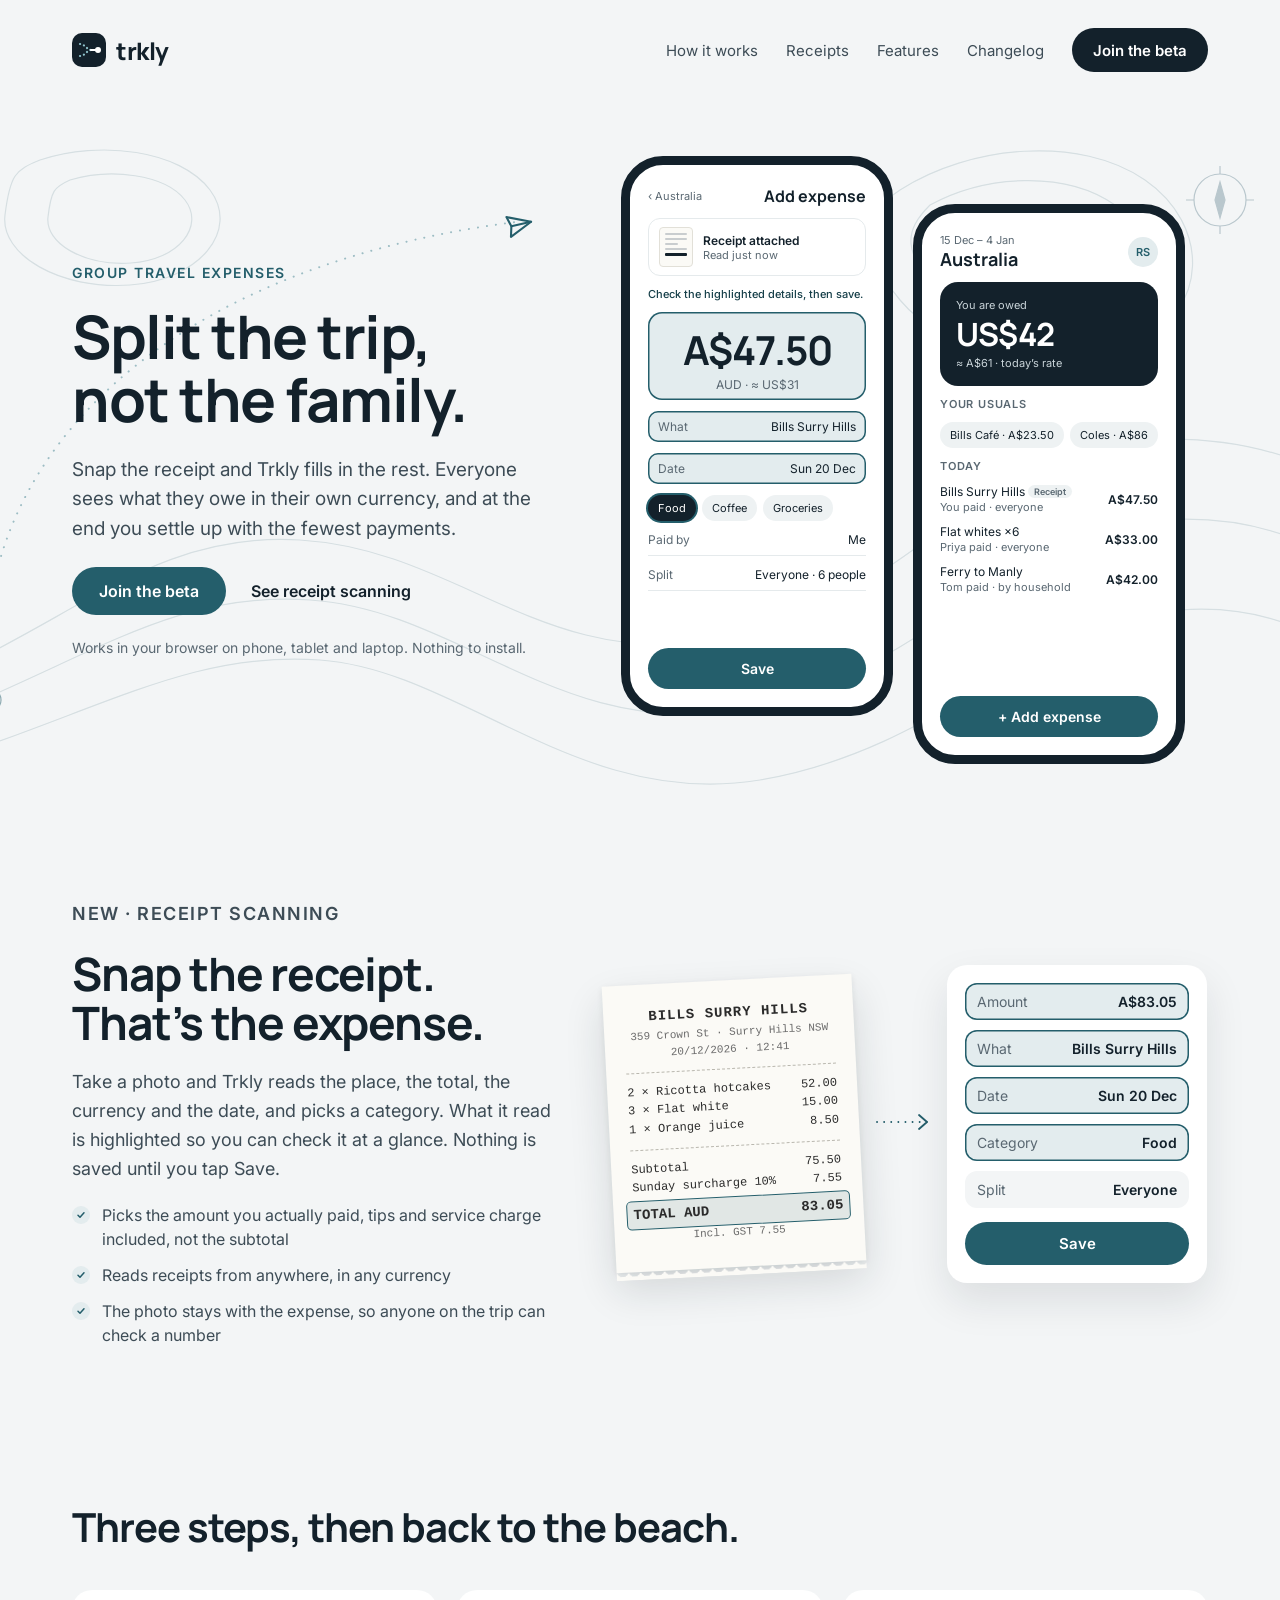
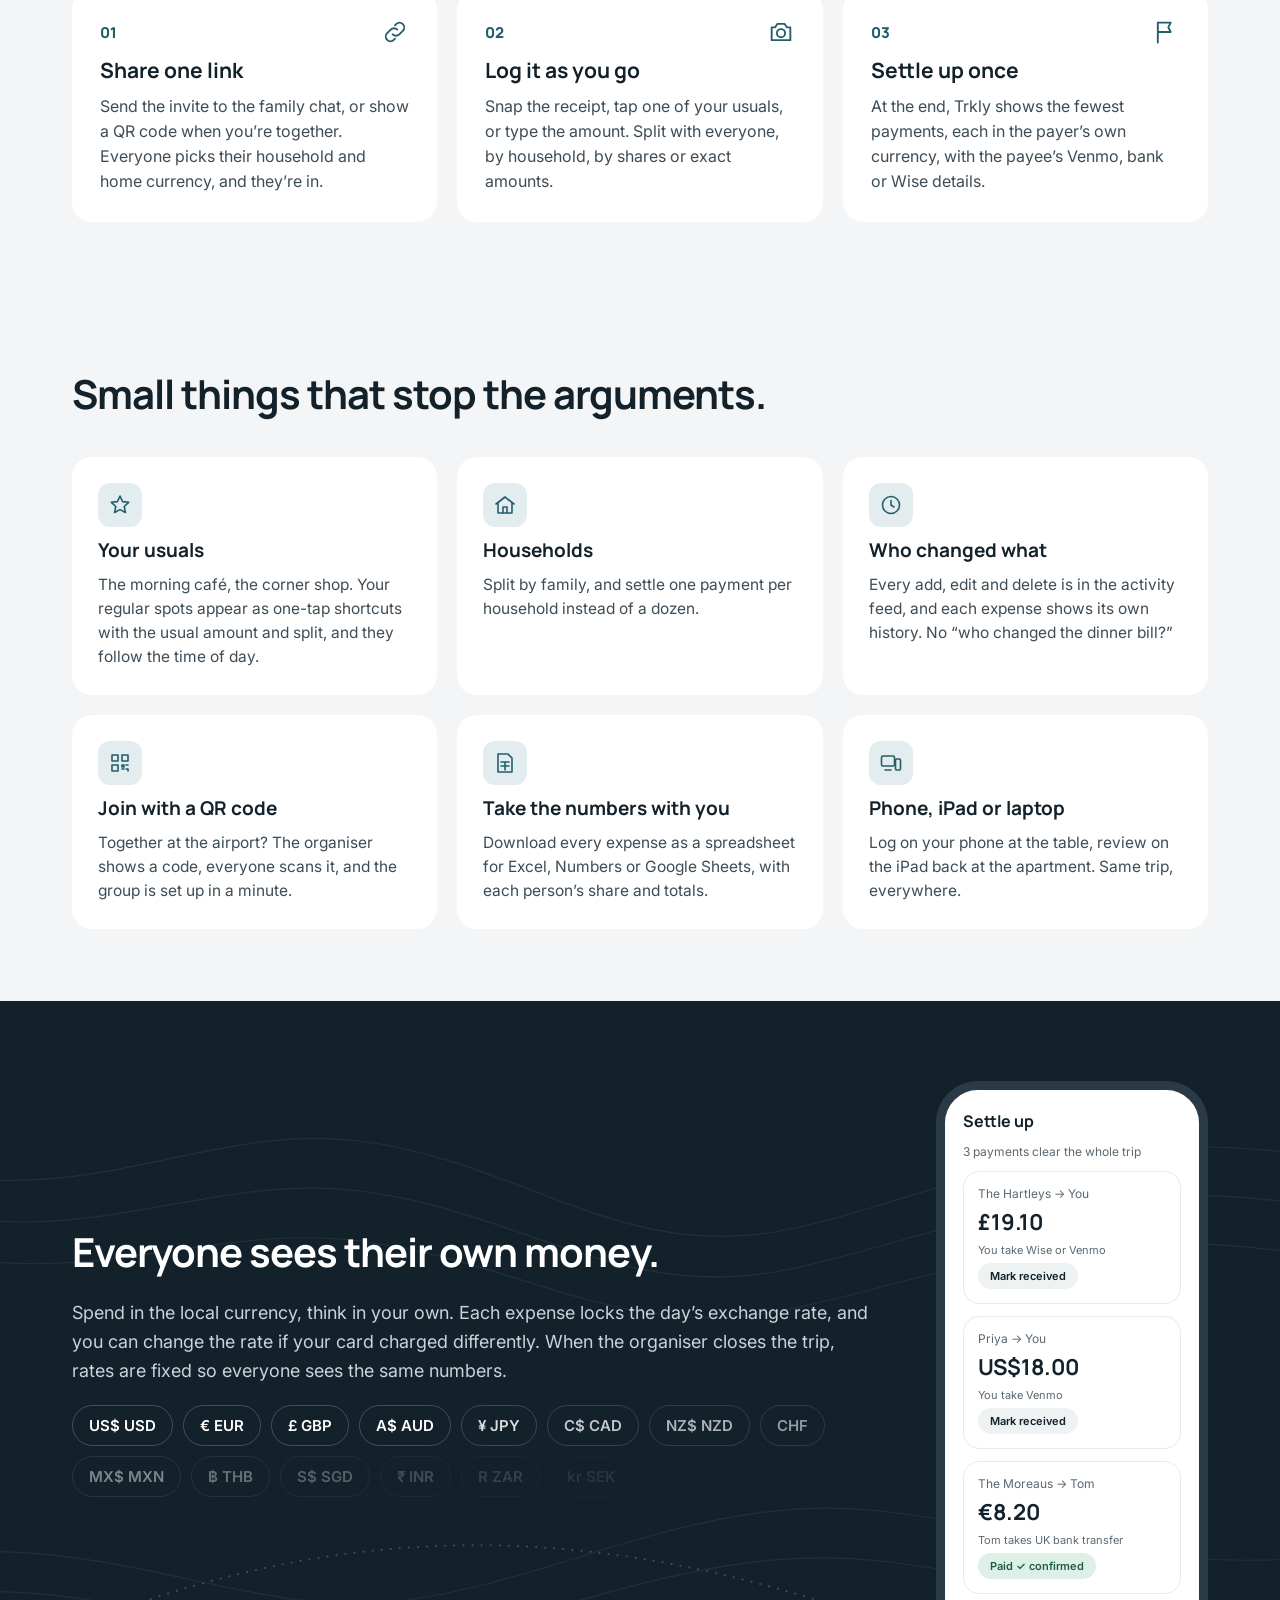
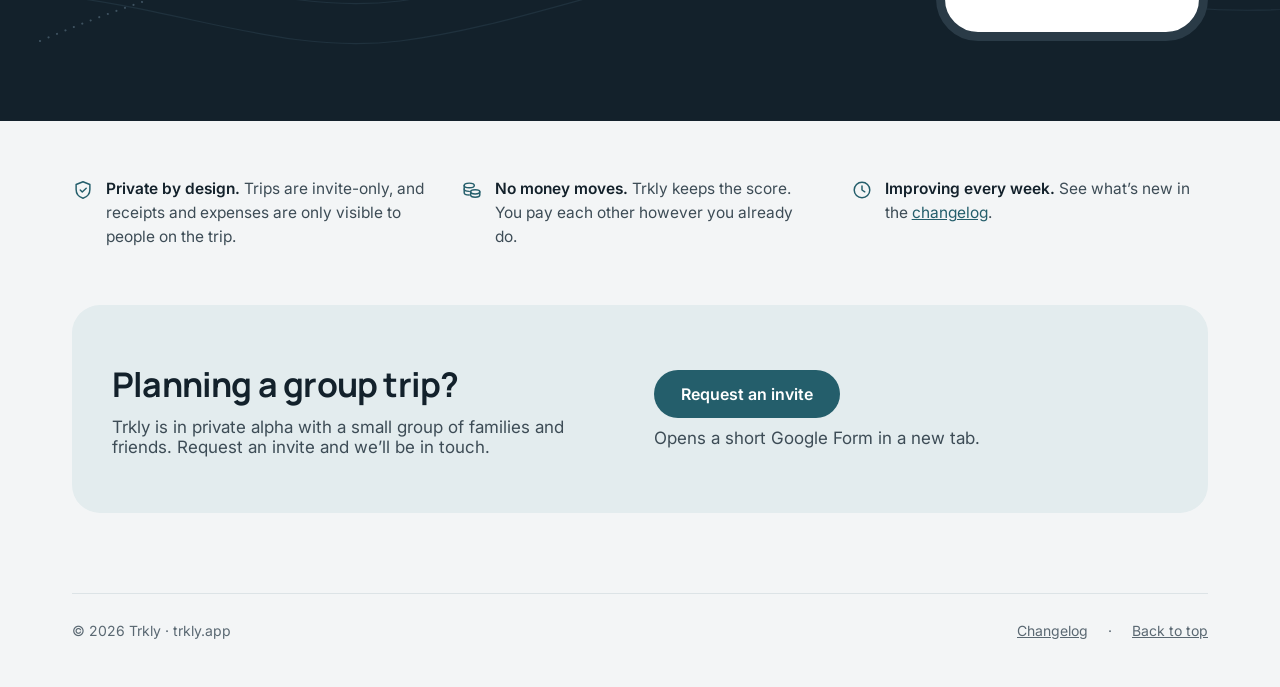
==== index.html @ 0f732160 "Landing page rework: lead with receipt scanning and today's features Co-Authored-By: Claude Opus 5.5" ====
<!doctype html>
<html lang="en">
<head>
<meta charset="utf-8">
<meta name="viewport" content="width=device-width, initial-scale=1">
<title>Trkly — split the trip, not the family</title>
<meta name="description" content="Group travel expenses in any currency. Snap a receipt and Trkly fills in the expense. See balances in your own money and settle up with the fewest payments.">
<meta name="theme-color" content="#13212B">
<meta property="og:title" content="Trkly — split the trip, not the family">
<meta property="og:description" content="Snap the receipt, see what you owe in your own currency, settle up once.">
<meta property="og:url" content="https://trkly.app/">
<meta property="og:type" content="website">
<link rel="icon" href="favicon.svg" type="image/svg+xml">
<link rel="preconnect" href="https://fonts.googleapis.com">
<link rel="preconnect" href="https://fonts.gstatic.com" crossorigin>
<link rel="stylesheet" href="https://fonts.googleapis.com/css2?family=Manrope:wght@600;700;800&family=Inter:wght@400;500;600&display=swap">
<link rel="stylesheet" href="assets/site.css">
</head>
<body>

<div class="wrap">
<header class="site-header">
<a class="brand" href="#top" aria-label="Trkly home">
<svg width="34" height="34" viewBox="0 0 34 34" aria-hidden="true"><rect width="34" height="34" rx="10" fill="#13212B"/><path d="M8 11c5 0 7 6 11 6" fill="none" stroke="#8FC3CC" stroke-width="2.2" stroke-linecap="round" stroke-dasharray="0.1 4"/><path d="M8 23c5 0 7-6 11-6" fill="none" stroke="#8FC3CC" stroke-width="2.2" stroke-linecap="round" stroke-dasharray="0.1 4"/><path d="M19 17h5" stroke="#FFFFFF" stroke-width="2.2" stroke-linecap="round"/><circle cx="26" cy="17" r="3" fill="#FFFFFF"/></svg>
<span>trkly</span>
</a>
<nav class="nav" aria-label="Main">
<a href="#how">How it works</a>
<a href="#receipts">Receipts</a>
<a href="#features">Features</a>
<a href="/changelog/">Changelog</a>
<a class="btn btn-dark" href="#beta">Join the beta</a>
</nav>
</header>
</div>

<main id="top">
<section class="hero">
<svg class="bg-art" viewBox="0 0 1440 720" preserveAspectRatio="xMidYMid slice" aria-hidden="true">
<g fill="none" stroke="#D6DFE2" stroke-width="1.2">
<path d="M-40 600c180-60 260-170 420-160s240 130 420 100 260-190 420-200 220 60 260 80"/>
<path d="M-40 640c200-70 280-150 430-140s250 140 430 110 270-180 420-190 210 70 240 90"/>
<path d="M-40 680c210-60 300-130 440-120s260 150 440 120 280-160 420-170 200 80 220 100"/>
<path d="M980 90c70-45 180-55 245-10s65 130-10 165-190 10-235-45-45-80 0-110z"/>
<path d="M1010 105c55-30 135-35 185 0s50 100-10 122-135 10-168-33-34-62-7-89z"/>
<path d="M1040 122c38-17 88-17 120 6s32 66-8 80-88 6-110-22-22-45-2-64z"/>
<path d="M120 60c60-20 140-10 170 30s-10 90-80 95-130-30-125-70 10-45 35-55z"/>
<path d="M150 80c40-12 95-6 115 20s-6 60-54 63-86-20-83-46 6-30 22-37z"/>
</g>
<path d="M70 600C40 380 220 170 596 122" fill="none" stroke="#9DBDC4" stroke-width="2" stroke-linecap="round" stroke-dasharray="0.1 9"/>
<g transform="translate(590 104) rotate(32) scale(1.3)" fill="none" stroke="#245E6B" stroke-width="1.6" stroke-linecap="round" stroke-linejoin="round"><path d="M21 3 10 14"/><path d="M21 3l-7 18-4-7-7-4z"/></g>
<circle cx="70" cy="600" r="5" fill="#245E6B"/><circle cx="70" cy="600" r="11" fill="none" stroke="#245E6B" stroke-width="1.2" opacity="0.5"/>
<g transform="translate(1250 560)"><path d="M0-22a10 10 0 0 1 10 10c0 8-10 18-10 18s-10-10-10-18a10 10 0 0 1 10-10z" fill="#13212B" opacity="0.85"/><circle cx="0" cy="-12" r="3.5" fill="#F3F5F6"/></g>
<g transform="translate(1300 100)" fill="none" stroke="#B9C7CD" stroke-width="1.2"><circle r="26"/><path d="M0-34v8M0 26v8M-34 0h8M26 0h8"/><path d="M0-18l5 18-5 18-5-18z" fill="#B9C7CD"/></g>
</svg>
<div class="wrap hero-inner">
<div class="hero-copy">
<p class="eyebrow">Group travel expenses</p>
<h1>Split the trip,<br>not the family.</h1>
<p class="lede">Snap the receipt and Trkly fills in the rest. Everyone sees what they owe in their own currency, and at the end you settle up with the fewest payments.</p>
<div class="cta-row">
<a class="btn btn-primary" href="#beta">Join the beta</a>
<a class="btn btn-link" href="#receipts">See receipt scanning</a>
</div>
<p class="small">Works in your browser on phone, tablet and laptop. Nothing to install.</p>
</div>

<div class="phones" aria-label="Trkly app screens: a scanned receipt filling in an expense, and the trip balance" role="img">
<div class="phone" aria-hidden="true">
<div class="phone-body">
<div class="p-row"><span class="p-meta">‹ Australia</span><span class="p-title-s">Add expense</span></div>
<div class="r-attached"><div class="r-thumb"><i></i><i></i><i class="s"></i><i></i><i class="t"></i></div><div><div class="r-title">Receipt attached</div><div class="p-meta">Read just now</div></div></div>
<div class="ai-note">Check the highlighted details, then save.</div>
<div class="big-amt ai"><div class="v">A$47.50</div><div class="s">AUD · ≈ US$31</div></div>
<div class="field ai"><span>What</span><span>Bills Surry Hills</span></div>
<div class="field ai"><span>Date</span><span>Sun 20 Dec</span></div>
<div class="chips"><span class="on ai-chip">Food</span><span>Coffee</span><span>Groceries</span></div>
<div class="field"><span>Paid by</span><span>Me</span></div>
<div class="field"><span>Split</span><span>Everyone · 6 people</span></div>
</div>
<div class="phone-foot"><div class="p-btn">Save</div></div>
</div>

<div class="phone offset hide-sm" aria-hidden="true">
<div class="phone-body">
<div class="p-row"><div><div class="p-meta">15 Dec – 4 Jan</div><div class="p-title">Australia</div></div><div class="avatar">RS</div></div>
<div class="balance-card"><div class="lbl">You are owed</div><div class="amt">US$42</div><div class="lbl">≈ A$61 · today’s rate</div></div>
<div class="p-label">Your usuals</div>
<div class="chips"><span>Bills Café · A$23.50</span><span>Coles · A$86</span></div>
<div class="p-label">Today</div>
<div class="p-recent">
<div class="p-row"><span>Bills Surry Hills <span class="tag-s">Receipt</span><br><span class="muted p-meta">You paid · everyone</span></span><span class="v">A$47.50</span></div>
<div class="p-row"><span>Flat whites ×6<br><span class="muted p-meta">Priya paid · everyone</span></span><span class="v">A$33.00</span></div>
<div class="p-row"><span>Ferry to Manly<br><span class="muted p-meta">Tom paid · by household</span></span><span class="v">A$42.00</span></div>
</div>
</div>
<div class="phone-foot"><div class="p-btn">+ Add expense</div></div>
</div>
</div>
</div>
</section>

<section id="receipts" class="wrap spotlight">
<div class="spot-copy">
<p class="eyebrow">New · Receipt scanning</p>
<h2>Snap the receipt.<br>That’s the expense.</h2>
<p>Take a photo and Trkly reads the place, the total, the currency and the date, and picks a category. What it read is highlighted so you can check it at a glance. Nothing is saved until you tap Save.</p>
<ul class="ticks">
<li>Picks the amount you actually paid, tips and service charge included, not the subtotal</li>
<li>Reads receipts from anywhere, in any currency</li>
<li>The photo stays with the expense, so anyone on the trip can check a number</li>
</ul>
</div>
<div class="spot-art" aria-label="A paper receipt and the expense form it fills in" role="img">
<div class="receipt" aria-hidden="true">
<div class="rc-head">BILLS SURRY HILLS</div>
<div class="rc-sub">359 Crown St · Surry Hills NSW</div>
<div class="rc-sub">20/12/2026 · 12:41</div>
<div class="rc-rule"></div>
<div class="rc-line"><span>2 × Ricotta hotcakes</span><span>52.00</span></div>
<div class="rc-line"><span>3 × Flat white</span><span>15.00</span></div>
<div class="rc-line"><span>1 × Orange juice</span><span>8.50</span></div>
<div class="rc-rule"></div>
<div class="rc-line"><span>Subtotal</span><span>75.50</span></div>
<div class="rc-line"><span>Sunday surcharge 10%</span><span>7.55</span></div>
<div class="rc-line rc-total"><span>TOTAL AUD</span><span>83.05</span></div>
<div class="rc-sub">Incl. GST 7.55</div>
<div class="rc-tear"></div>
</div>
<div class="arrow" aria-hidden="true"><svg width="56" height="24" viewBox="0 0 56 24" fill="none" stroke="currentColor" stroke-width="1.8" stroke-linecap="round" stroke-linejoin="round"><path d="M2 12h50" stroke-dasharray="0.1 7"/><path d="M44 5l8 7-8 7"/></svg></div>
<div class="mini-form" aria-hidden="true">
<div class="mf-row ai"><span>Amount</span><b>A$83.05</b></div>
<div class="mf-row ai"><span>What</span><b>Bills Surry Hills</b></div>
<div class="mf-row ai"><span>Date</span><b>Sun 20 Dec</b></div>
<div class="mf-row ai"><span>Category</span><b>Food</b></div>
<div class="mf-row"><span>Split</span><b>Everyone</b></div>
<div class="mf-save">Save</div>
</div>
</div>
</section>

<section id="how" class="wrap section">
<h2>Three steps, then back to the beach.</h2>
<div class="cards">
<div class="card">
<div class="card-top"><span class="step">01</span><svg width="28" height="28" viewBox="0 0 24 24" aria-hidden="true" fill="none" stroke="currentColor" stroke-width="1.6" stroke-linecap="round" stroke-linejoin="round"><path d="M10 14a4 4 0 0 0 5.7 0l3-3a4 4 0 0 0-5.7-5.7l-1 1"/><path d="M14 10a4 4 0 0 0-5.7 0l-3 3a4 4 0 0 0 5.7 5.7l1-1"/></svg></div>
<h3>Share one link</h3>
<p>Send the invite to the family chat, or show a QR code when you’re together. Everyone picks their household and home currency, and they’re in.</p>
</div>
<div class="card">
<div class="card-top"><span class="step">02</span><svg width="28" height="28" viewBox="0 0 24 24" aria-hidden="true" fill="none" stroke="currentColor" stroke-width="1.6" stroke-linecap="round" stroke-linejoin="round"><path d="M4 8h3l2-3h6l2 3h3v11H4z"/><circle cx="12" cy="13" r="3.5"/></svg></div>
<h3>Log it as you go</h3>
<p>Snap the receipt, tap one of your usuals, or type the amount. Split with everyone, by household, by shares or exact amounts.</p>
</div>
<div class="card">
<div class="card-top"><span class="step">03</span><svg width="28" height="28" viewBox="0 0 24 24" aria-hidden="true" fill="none" stroke="currentColor" stroke-width="1.6" stroke-linecap="round" stroke-linejoin="round"><path d="M5 21V4"/><path d="M5 4h11l-2 4 2 4H5"/></svg></div>
<h3>Settle up once</h3>
<p>At the end, Trkly shows the fewest payments, each in the payer’s own currency, with the payee’s Venmo, bank or Wise details.</p>
</div>
</div>
</section>

<section id="features" class="wrap section">
<h2>Small things that stop the arguments.</h2>
<div class="feature-grid">
<div class="feature-card"><span class="f-icon"><svg width="24" height="24" viewBox="0 0 24 24" aria-hidden="true" fill="none" stroke="currentColor" stroke-width="1.6" stroke-linecap="round" stroke-linejoin="round"><path d="M12 3l2.6 5.6 6.1.7-4.5 4.2 1.2 6L12 16.6 6.6 19.5l1.2-6L3.3 9.3l6.1-.7z"/></svg></span><h3>Your usuals</h3><p>The morning café, the corner shop. Your regular spots appear as one-tap shortcuts with the usual amount and split, and they follow the time of day.</p></div>
<div class="feature-card"><span class="f-icon"><svg width="24" height="24" viewBox="0 0 24 24" aria-hidden="true" fill="none" stroke="currentColor" stroke-width="1.6" stroke-linecap="round" stroke-linejoin="round"><path d="M3 11l9-7 9 7"/><path d="M5 10v10h14V10"/><path d="M10 20v-6h4v6"/></svg></span><h3>Households</h3><p>Split by family, and settle one payment per household instead of a dozen.</p></div>
<div class="feature-card"><span class="f-icon"><svg width="24" height="24" viewBox="0 0 24 24" aria-hidden="true" fill="none" stroke="currentColor" stroke-width="1.6" stroke-linecap="round" stroke-linejoin="round"><circle cx="12" cy="12" r="8.5"/><path d="M12 7.5V12l3 2"/></svg></span><h3>Who changed what</h3><p>Every add, edit and delete is in the activity feed, and each expense shows its own history. No “who changed the dinner bill?”</p></div>
<div class="feature-card"><span class="f-icon"><svg width="24" height="24" viewBox="0 0 24 24" aria-hidden="true" fill="none" stroke="currentColor" stroke-width="1.6" stroke-linecap="round" stroke-linejoin="round"><path d="M4 4h6v6H4zM14 4h6v6h-6zM4 14h6v6H4z"/><path d="M14 14h2v2h-2zM18 14h2M14 18h2M18 18h2v2"/></svg></span><h3>Join with a QR code</h3><p>Together at the airport? The organiser shows a code, everyone scans it, and the group is set up in a minute.</p></div>
<div class="feature-card"><span class="f-icon"><svg width="24" height="24" viewBox="0 0 24 24" aria-hidden="true" fill="none" stroke="currentColor" stroke-width="1.6" stroke-linecap="round" stroke-linejoin="round"><path d="M5 3h10l4 4v14H5z"/><path d="M8 11h8M8 15h8M12 11v8"/></svg></span><h3>Take the numbers with you</h3><p>Download every expense as a spreadsheet for Excel, Numbers or Google Sheets, with each person’s share and totals.</p></div>
<div class="feature-card"><span class="f-icon"><svg width="24" height="24" viewBox="0 0 24 24" aria-hidden="true" fill="none" stroke="currentColor" stroke-width="1.6" stroke-linecap="round" stroke-linejoin="round"><rect x="2.5" y="5" width="13" height="10" rx="1.5"/><rect x="16.5" y="8" width="5" height="11" rx="1.2"/><path d="M6 19h6"/></svg></span><h3>Phone, iPad or laptop</h3><p>Log on your phone at the table, review on the iPad back at the apartment. Same trip, everywhere.</p></div>
</div>
</section>

<section id="currencies" class="dark">
<svg class="bg-art" viewBox="0 0 1440 720" preserveAspectRatio="xMidYMid slice" aria-hidden="true"><g fill="none" stroke="#1F313D" stroke-width="1.2"><path d="M-40 160c200 60 320-40 480-20s260 120 420 90 300-130 620-60"/><path d="M-40 200c200 60 320-30 480-10s260 110 420 80 300-120 620-50"/><path d="M-40 240c200 60 320-20 480 0s260 100 420 70 300-110 620-40"/><path d="M-40 560c220-40 360 60 520 40s300-110 480-90 300 70 480 40"/><path d="M-40 600c220-40 360 60 520 40s300-100 480-80 300 70 480 40"/></g><path d="M120 640C400 520 640 520 900 600" fill="none" stroke="#3E5260" stroke-width="2" stroke-linecap="round" stroke-dasharray="0.1 9"/></svg>
<div class="wrap dark-inner">
<div class="dark-copy">
<h2>Everyone sees their own money.</h2>
<p>Spend in the local currency, think in your own. Each expense locks the day’s exchange rate, and you can change the rate if your card charged differently. When the organiser closes the trip, rates are fixed so everyone sees the same numbers.</p>
<ul class="ccys" aria-label="Example supported currencies">
<li>US$ USD</li><li>€ EUR</li><li>£ GBP</li><li>A$ AUD</li>
<li style="opacity:.85">¥ JPY</li><li style="opacity:.75">C$ CAD</li><li style="opacity:.65">NZ$ NZD</li><li style="opacity:.55">CHF</li>
<li style="opacity:.45" aria-hidden="true">MX$ MXN</li><li style="opacity:.36" aria-hidden="true">฿ THB</li><li style="opacity:.28" aria-hidden="true">S$ SGD</li><li style="opacity:.2" aria-hidden="true">₹ INR</li><li style="opacity:.14" aria-hidden="true">R ZAR</li><li style="opacity:.09" aria-hidden="true">kr SEK</li>
</ul>
</div>
<div class="phone" aria-hidden="true">
<div class="phone-body" style="gap:12px">
<div class="p-title-s">Settle up</div>
<div class="p-meta" style="font-size:12px">3 payments clear the whole trip</div>
<div class="settle"><div class="who">The Hartleys → You</div><div class="amt">£19.10</div><div class="how">You take Wise or Venmo</div><div class="pill-s">Mark received</div></div>
<div class="settle"><div class="who">Priya → You</div><div class="amt">US$18.00</div><div class="how">You take Venmo</div><div class="pill-s">Mark received</div></div>
<div class="settle"><div class="who">The Moreaus → Tom</div><div class="amt">€8.20</div><div class="how">Tom takes UK bank transfer</div><div class="pill-s paid">Paid ✓ confirmed</div></div>
</div>
</div>
</div>
</section>

<section class="wrap trust">
<div class="trust-item"><svg width="22" height="22" viewBox="0 0 24 24" aria-hidden="true" fill="none" stroke="currentColor" stroke-width="1.6" stroke-linecap="round" stroke-linejoin="round"><path d="M12 3l7.5 3v5.5c0 4.6-3.2 8.2-7.5 9.5-4.3-1.3-7.5-4.9-7.5-9.5V6z"/><path d="M9 12l2.2 2.2L15.5 10"/></svg><div><b>Private by design.</b> Trips are invite-only, and receipts and expenses are only visible to people on the trip.</div></div>
<div class="trust-item"><svg width="22" height="22" viewBox="0 0 24 24" aria-hidden="true" fill="none" stroke="currentColor" stroke-width="1.6" stroke-linecap="round" stroke-linejoin="round"><ellipse cx="9" cy="7" rx="5.5" ry="2.5"/><path d="M3.5 7v4c0 1.4 2.5 2.5 5.5 2.5"/><path d="M3.5 11v4c0 1.4 2.5 2.5 5.5 2.5"/><ellipse cx="15.5" cy="14" rx="5" ry="2.3"/><path d="M10.5 14v3.5c0 1.3 2.2 2.3 5 2.3s5-1 5-2.3V14"/></svg><div><b>No money moves.</b> Trkly keeps the score. You pay each other however you already do.</div></div>
<div class="trust-item"><svg width="22" height="22" viewBox="0 0 24 24" aria-hidden="true" fill="none" stroke="currentColor" stroke-width="1.6" stroke-linecap="round" stroke-linejoin="round"><circle cx="12" cy="12" r="8.5"/><path d="M12 7.5V12l3 2"/></svg><div><b>Improving every week.</b> See what’s new in the <a href="/changelog/">changelog</a>.</div></div>
</section>

<section id="beta" class="wrap beta">
<div class="beta-panel">
<div>
<h2>Planning a group trip?</h2>
<p>Trkly is in private alpha with a small group of families and friends. Request an invite and we’ll be in touch.</p>
</div>
<div class="beta-cta">
<a class="btn btn-primary" href="https://docs.google.com/forms/d/11u9iHJRAySjuGP0D07eRujeCHlhYibDsX2r_ebiXkZc/viewform" target="_blank" rel="noopener">Request an invite</a>
<p class="form-note">Opens a short Google Form in a new tab.</p>
</div>
</div>
</section>
</main>

<div class="wrap">
<footer class="site-footer">
<span>© 2026 Trkly · trkly.app</span>
<nav aria-label="Footer"><a href="/changelog/">Changelog</a> · <a href="#top">Back to top</a></nav>
</footer>
</div>

</body>
</html>
---- assets/site.css ----
/* Trkly — tokens from the Trkly design system (Light theme) */
:root {
  --surface: #F3F5F6; --surface-raised: #FFFFFF; --surface-sunken: #EEF2F3; --deep: #13212B;
  --ink: #13212B; --ink-muted: #3D4C56; --ink-subtle: #5A6872; --on-deep: #FFFFFF; --on-deep-muted: #C9D4D9;
  --line: #DCE3E6; --line-deep: #3E5260; --teal: #245E6B; --teal-strong: #163F49; --teal-soft: #E3ECEE; --on-teal: #FFFFFF;
  --mist: #8FC3CC; --contour: #D6DFE2; --positive: #1F5E45; --positive-soft: #DDEFE7; --owe: #9A3B1F; --focus: #245E6B;
  --space-1: 4px; --space-2: 8px; --space-3: 12px; --space-4: 16px; --space-5: 20px; --space-6: 24px; --space-8: 32px; --space-10: 40px; --space-14: 56px; --space-20: 80px;
  --radius-sm: 10px; --radius-md: 16px; --radius-lg: 20px; --radius-xl: 28px; --radius-pill: 999px;
  --font-display: Manrope, ui-sans-serif, system-ui, sans-serif; --font-sans: Inter, ui-sans-serif, system-ui, sans-serif;
}
* { box-sizing: border-box; }
html { scroll-behavior: smooth; }
body { margin: 0; font-family: var(--font-sans); color: var(--ink); background: var(--surface); -webkit-font-smoothing: antialiased; }
a { color: var(--teal); }
a:hover { color: var(--teal-strong); }
:focus-visible { outline: 2px solid var(--focus); outline-offset: 2px; }
.sr-only { position: absolute; width: 1px; height: 1px; overflow: hidden; clip: rect(0 0 0 0); white-space: nowrap; }
.wrap { max-width: 1200px; margin: 0 auto; padding-inline: var(--space-8); }
h1, h2, h3 { font-family: var(--font-display); margin: 0; }

/* header */
.site-header { display: flex; flex-wrap: wrap; gap: var(--space-4); align-items: center; justify-content: space-between; padding-block: 28px; }
.brand { display: flex; align-items: center; gap: 10px; text-decoration: none; color: var(--ink); }
.brand span { font-family: var(--font-display); font-weight: 800; font-size: 24px; letter-spacing: -0.5px; }
.nav { display: flex; flex-wrap: wrap; gap: 28px; align-items: center; font-size: 15px; }
.nav a { color: var(--ink-muted); text-decoration: none; }
.nav a:hover { color: var(--ink); }

/* buttons */
.btn { display: inline-flex; align-items: center; justify-content: center; min-height: 48px; padding: 0 26px; border-radius: var(--radius-pill); font: 600 16px/1 var(--font-sans); text-decoration: none; border: 1px solid transparent; cursor: pointer; }
.btn-primary { background: var(--teal); color: var(--on-teal); }
.btn-primary:hover { background: var(--teal-strong); color: var(--on-teal); }
.btn-dark { background: var(--deep); color: var(--on-deep); min-height: 44px; padding: 0 20px; font-size: 15px; }
.btn-dark:hover { background: #0A1218; color: var(--on-deep); }
.nav .btn-dark, .nav .btn-dark:hover { color: var(--on-deep); }
.btn-link { color: var(--ink); padding: 0 10px; }
.btn-link:hover { color: var(--teal); }

/* hero */
.hero { position: relative; overflow: hidden; }
.bg-art { position: absolute; inset: 0; width: 100%; height: 100%; pointer-events: none; }
.hero-inner { position: relative; display: flex; flex-wrap: wrap; gap: var(--space-14); align-items: center; padding-block: var(--space-14); }
.hero-copy { flex: 1 1 420px; min-width: 0; display: flex; flex-direction: column; gap: var(--space-6); }
.eyebrow { margin: 0; font-size: 14px; font-weight: 600; letter-spacing: 1.5px; text-transform: uppercase; color: var(--teal); }
.hero h1 { font-weight: 700; font-size: clamp(40px, 6vw, 60px); line-height: 1.05; letter-spacing: -1.5px; }
.lede { margin: 0; font-size: 19px; line-height: 1.55; color: var(--ink-muted); max-width: 480px; }
.cta-row { display: flex; flex-wrap: wrap; gap: 14px; align-items: center; }
.small { margin: 0; font-size: 14px; color: var(--ink-subtle); }
.phones { flex: 1 1 560px; min-width: 0; display: flex; flex-wrap: wrap; gap: var(--space-5); justify-content: center; align-items: flex-start; }

/* phone mockups */
.phone { width: 272px; height: 560px; border-radius: 42px; border: 9px solid var(--deep); background: var(--surface-raised); overflow: hidden; display: flex; flex-direction: column; color: var(--ink); flex: none; }
.phone.offset { margin-top: 48px; }
.phone-body { padding: 20px 18px 8px; display: flex; flex-direction: column; gap: 11px; flex: 1; }
.phone-foot { padding: 12px 18px 18px; }
.p-row { display: flex; justify-content: space-between; align-items: center; gap: 8px; }
.p-meta { font-size: 11px; color: var(--ink-subtle); }
.p-title { font-family: var(--font-display); font-weight: 700; font-size: 18px; }
.p-title-s { font-family: var(--font-display); font-weight: 700; font-size: 16px; }
.avatar { width: 30px; height: 30px; border-radius: 999px; background: var(--teal-soft); display: flex; align-items: center; justify-content: center; font-size: 11px; font-weight: 600; color: var(--teal); }
.balance-card { background: var(--deep); color: var(--on-deep); border-radius: 18px; padding: 16px; }
.balance-card .lbl { font-size: 11px; color: var(--on-deep-muted); }
.balance-card .amt { font-family: var(--font-display); font-weight: 700; font-size: 32px; letter-spacing: -0.5px; }
.p-label { font-size: 11px; font-weight: 600; color: var(--ink-subtle); letter-spacing: 0.8px; text-transform: uppercase; }
.p-list { display: flex; flex-direction: column; gap: 8px; font-size: 13px; }
.p-list .owed { color: var(--teal); font-weight: 600; }
.p-list .muted { color: var(--ink-subtle); }
.p-recent { display: flex; flex-direction: column; gap: 10px; font-size: 12px; }
.p-recent .v { font-weight: 600; white-space: nowrap; }
.p-btn { background: var(--teal); color: var(--on-teal); border-radius: 999px; text-align: center; padding: 12px; font-weight: 600; font-size: 14px; }
.big-amt { text-align: center; padding: 10px 0 4px; }
.big-amt .v { font-family: var(--font-display); font-weight: 700; font-size: 40px; letter-spacing: -1px; }
.big-amt .s { font-size: 12px; color: var(--ink-subtle); }
.field { display: flex; justify-content: space-between; border-bottom: 1px solid #E5EAEC; padding-bottom: 8px; font-size: 12px; }
.field span:first-child { color: var(--ink-subtle); }
.chips { display: flex; flex-wrap: wrap; gap: 6px; font-size: 11px; }
.chips span { background: var(--surface-sunken); padding: 6px 10px; border-radius: 999px; }
.chips .on { background: var(--deep); color: var(--on-deep); }
.keypad { display: grid; grid-template-columns: repeat(3, minmax(0, 1fr)); gap: 6px; font-family: var(--font-display); font-weight: 600; font-size: 17px; text-align: center; }
.keypad span { padding: 9px 0; background: var(--surface); border-radius: var(--radius-sm); }

/* how */
.section { padding-block: 72px; display: flex; flex-direction: column; gap: 36px; }
.section h2 { font-weight: 700; font-size: clamp(30px, 4vw, 40px); letter-spacing: -1px; }
.cards { display: grid; grid-template-columns: repeat(auto-fit, minmax(260px, 1fr)); gap: var(--space-5); }
.card { background: var(--surface-raised); border-radius: var(--radius-lg); padding: 28px; display: flex; flex-direction: column; gap: 10px; }
.card-top { display: flex; align-items: center; justify-content: space-between; color: var(--teal); }
.step { font-family: var(--font-display); font-weight: 800; font-size: 15px; }
.card h3 { font-size: 21px; }
.card p, .feature p { margin: 0; font-size: 16px; line-height: 1.55; color: var(--ink-muted); }

/* currencies */
.dark { background: var(--deep); color: var(--on-deep); position: relative; overflow: hidden; }
.dark-inner { position: relative; padding-block: var(--space-20); display: flex; flex-wrap: wrap; gap: var(--space-14); align-items: center; }
.dark-copy { flex: 1 1 420px; min-width: 0; display: flex; flex-direction: column; gap: var(--space-5); }
.dark-copy h2 { font-weight: 700; font-size: clamp(30px, 4vw, 40px); letter-spacing: -1px; }
.dark-copy p { margin: 0; font-size: 18px; line-height: 1.6; color: var(--on-deep-muted); }
.ccys { display: flex; flex-wrap: wrap; gap: 10px; font-size: 15px; font-weight: 600; padding: 0; margin: 0; list-style: none; }
.ccys li { border: 1px solid var(--line-deep); padding: 10px 16px; border-radius: 999px; }
.dark .phone { border-color: #2A3B47; }
.settle { border: 1px solid #E5EAEC; border-radius: var(--radius-md); padding: 14px; display: flex; flex-direction: column; gap: 6px; }
.settle .who { font-size: 12px; color: var(--ink-subtle); }
.settle .amt { font-family: var(--font-display); font-weight: 700; font-size: 22px; }
.settle .how { font-size: 11px; color: var(--ink-subtle); }
.pill-s { align-self: flex-start; background: var(--surface-sunken); padding: 6px 12px; border-radius: 999px; font-size: 11px; font-weight: 600; }
.pill-s.paid { background: var(--positive-soft); color: var(--positive); }

/* features */
.features { padding-block: 72px; display: grid; grid-template-columns: repeat(auto-fit, minmax(240px, 1fr)); gap: 28px; }
.feature { display: flex; flex-direction: column; gap: 8px; }
.feature h3 { font-size: 18px; }
.feature p { font-size: 15px; }

/* beta */
.beta { padding-bottom: var(--space-20); }
.beta-panel { background: var(--teal-soft); border-radius: var(--radius-xl); padding: 56px 40px; display: flex; flex-wrap: wrap; gap: 28px; align-items: center; justify-content: space-between; }
.beta-panel > div { flex: 1 1 420px; min-width: 0; display: flex; flex-direction: column; gap: 10px; }
.beta-panel h2 { font-weight: 700; font-size: 34px; letter-spacing: -0.8px; }
.beta-panel p { margin: 0; font-size: 17px; color: var(--ink-muted); }
.beta-form { flex: 1 1 360px; min-width: 0; display: flex; flex-wrap: wrap; gap: 10px; }
.beta-form input { flex: 1 1 220px; min-width: 0; min-height: 52px; padding: 0 20px; border-radius: 999px; border: 1px solid #B9C7CD; font: 16px var(--font-sans); background: var(--surface-raised); color: var(--ink); }
.beta-cta { flex: 0 1 auto; display: flex; flex-direction: column; align-items: flex-start; gap: 8px; }
.form-note { flex-basis: 100%; margin: 0; font-size: 14px; color: var(--ink-muted); min-height: 20px; }

/* footer */
.site-footer { display: flex; flex-wrap: wrap; gap: var(--space-4); justify-content: space-between; padding-block: 28px 48px; font-size: 14px; color: var(--ink-subtle); border-top: 1px solid var(--line); }
.site-footer nav { display: flex; gap: 20px; }
.site-footer a { color: var(--ink-subtle); }

@media (max-width: 640px) {
  .wrap { padding-inline: var(--space-5); }
  .phone.offset { margin-top: 0; }
  .phone.hide-sm { display: none; }
  .beta-panel { padding: 36px 24px; }
}
@media (prefers-reduced-motion: reduce) { html { scroll-behavior: auto; } }

/* changelog */
.cl { max-width: 880px; margin: 0 auto; padding-block: var(--space-10) var(--space-20); }
.cl-head { margin-bottom: var(--space-14); }
.cl-head h1 { font-size: clamp(36px, 5vw, 52px); font-weight: 800; letter-spacing: -1px; }
.cl-head p { color: var(--ink-subtle); font-size: 18px; margin: var(--space-3) 0 0; }
.cl-entry { display: grid; grid-template-columns: 160px 1fr; gap: var(--space-8); padding-block: var(--space-10); border-top: 1px solid var(--line); }
.cl-date { color: var(--ink-subtle); font-size: 14px; font-weight: 500; padding-top: 8px; }
.cl-date time { position: sticky; top: var(--space-6); }
.cl-body h2 { font-size: 28px; font-weight: 800; letter-spacing: -0.4px; }
.cl-body h2 a { color: var(--ink); text-decoration: none; }
.cl-body h2 a:hover { color: var(--teal); }
.cl-lead { font-size: 18px; color: var(--ink-muted); line-height: 1.55; margin: var(--space-3) 0 var(--space-5); }
.cl-body ul { margin: 0; padding-left: 20px; display: grid; gap: var(--space-3); color: var(--ink-muted); line-height: 1.6; }
.cl-body b { color: var(--ink); font-weight: 600; }
.nav a[aria-current="page"] { color: var(--ink); font-weight: 600; }
@media (max-width: 700px) {
  .cl-entry { grid-template-columns: 1fr; gap: var(--space-2); padding-block: var(--space-8); }
  .cl-date { padding-top: 0; }
}

/* --- landing rework (receipts, features) --- */
.ai { background: var(--teal-soft); box-shadow: inset 0 0 0 1.5px var(--teal); border-radius: 10px; }
.field.ai { padding: 8px 10px; border-bottom: 0; }
.big-amt.ai { padding: 10px 0 8px; border-radius: 14px; }
.ai-chip { box-shadow: 0 0 0 2px var(--teal); }
.ai-note { font-size: 11px; color: var(--teal-strong); font-weight: 500; }
.r-attached { display: flex; align-items: center; gap: 10px; border: 1px solid #E5EAEC; border-radius: 12px; padding: 8px 10px; }
.r-thumb { width: 34px; height: 40px; border-radius: 4px; background: #FBFAF6; border: 1px solid #E2E0D8; display: flex; flex-direction: column; gap: 3px; padding: 5px 5px; flex: none; }
.r-thumb i { display: block; height: 2px; background: #C9CDCF; border-radius: 1px; }
.r-thumb i.s { width: 60%; } .r-thumb i.t { background: #13212B; height: 3px; }
.r-title { font-size: 12px; font-weight: 600; }
.tag-s { display: inline-block; font-size: 9px; font-weight: 600; padding: 1px 6px; border-radius: 999px; background: var(--surface-sunken); color: var(--ink-subtle); vertical-align: 1px; }

.spotlight { display: flex; flex-wrap: wrap; gap: var(--space-14); align-items: center; padding-block: var(--space-20); }
.spot-copy { flex: 1 1 400px; min-width: 0; display: flex; flex-direction: column; gap: var(--space-5); }
.spot-copy h2 { font-weight: 700; font-size: clamp(32px, 4.4vw, 46px); letter-spacing: -1.2px; line-height: 1.08; }
.spot-copy p { margin: 0; font-size: 18px; line-height: 1.6; color: var(--ink-muted); }
.ticks { margin: 0; padding: 0; list-style: none; display: grid; gap: 12px; }
.ticks li { position: relative; padding-left: 30px; font-size: 16px; line-height: 1.5; color: var(--ink-muted); }
.ticks li::before { content: ""; position: absolute; left: 0; top: 3px; width: 18px; height: 18px; border-radius: 50%; background: var(--teal-soft) url("data:image/svg+xml,%3Csvg xmlns='http://www.w3.org/2000/svg' viewBox='0 0 24 24' fill='none' stroke='%23245E6B' stroke-width='3' stroke-linecap='round' stroke-linejoin='round'%3E%3Cpath d='M6 12.5l4 4 8-9'/%3E%3C/svg%3E") center / 12px no-repeat; }
.spot-art { flex: 1 1 520px; min-width: 0; display: flex; align-items: center; justify-content: center; gap: var(--space-4); flex-wrap: wrap; }
.receipt { width: 250px; background: #FBFAF6; color: #2B2B2B; font: 12px/1.55 ui-monospace, "SFMono-Regular", Menlo, Consolas, monospace; padding: 22px 20px 26px; box-shadow: 0 18px 40px rgba(19, 33, 43, 0.14), 0 2px 6px rgba(19, 33, 43, 0.08); transform: rotate(-3deg); position: relative; }
.rc-head { text-align: center; font-weight: 700; font-size: 14px; letter-spacing: 1px; }
.rc-sub { text-align: center; color: #6B6B6B; font-size: 11px; }
.rc-rule { border-top: 1px dashed #B9B7AE; margin: 10px 0; }
.rc-line { display: flex; justify-content: space-between; gap: 10px; }
.rc-total { font-weight: 700; font-size: 14px; margin-top: 4px; padding: 3px 6px; margin-inline: -6px; background: rgba(36, 94, 107, 0.12); outline: 1.5px solid var(--teal); border-radius: 4px; }
.rc-tear { position: absolute; left: 0; right: 0; bottom: -8px; height: 10px; background: radial-gradient(circle at 6px 0, transparent 6px, #FBFAF6 6.5px) 0 0 / 12px 10px repeat-x; }
.arrow { color: var(--teal); }
.mini-form { width: 260px; background: var(--surface-raised); border-radius: var(--radius-lg); padding: 18px; display: flex; flex-direction: column; gap: 10px; box-shadow: 0 18px 40px rgba(19, 33, 43, 0.10); }
.mf-row { display: flex; justify-content: space-between; gap: 10px; font-size: 14px; padding: 10px 12px; border-radius: 12px; background: var(--surface); }
.mf-row span { color: var(--ink-subtle); }
.mf-row b { font-weight: 600; }
.mf-row.ai { background: var(--teal-soft); }
.mf-save { margin-top: 4px; background: var(--teal); color: var(--on-teal); border-radius: 999px; text-align: center; padding: 12px; font-weight: 600; font-size: 15px; }

.feature-grid { display: grid; grid-template-columns: repeat(auto-fit, minmax(280px, 1fr)); gap: var(--space-5); }
.feature-card { background: var(--surface-raised); border-radius: var(--radius-lg); padding: 26px; display: flex; flex-direction: column; gap: 10px; }
.feature-card h3 { font-size: 19px; }
.feature-card p { margin: 0; font-size: 15.5px; line-height: 1.55; color: var(--ink-muted); }
.f-icon { width: 44px; height: 44px; border-radius: 12px; background: var(--teal-soft); color: var(--teal); display: grid; place-items: center; }

.trust { display: grid; grid-template-columns: repeat(auto-fit, minmax(260px, 1fr)); gap: var(--space-8); padding-block: var(--space-14); }
.trust-item { display: flex; gap: 12px; align-items: flex-start; font-size: 15.5px; line-height: 1.55; color: var(--ink-muted); }
.trust-item svg { color: var(--teal); flex: none; margin-top: 2px; }
.trust-item b { color: var(--ink); font-weight: 600; }

@media (max-width: 640px) {
  .spotlight { padding-block: var(--space-14); gap: var(--space-10); }
  .spot-art { flex-direction: column; }
  .arrow { transform: rotate(90deg); }
  .receipt { transform: rotate(-2deg); }
}
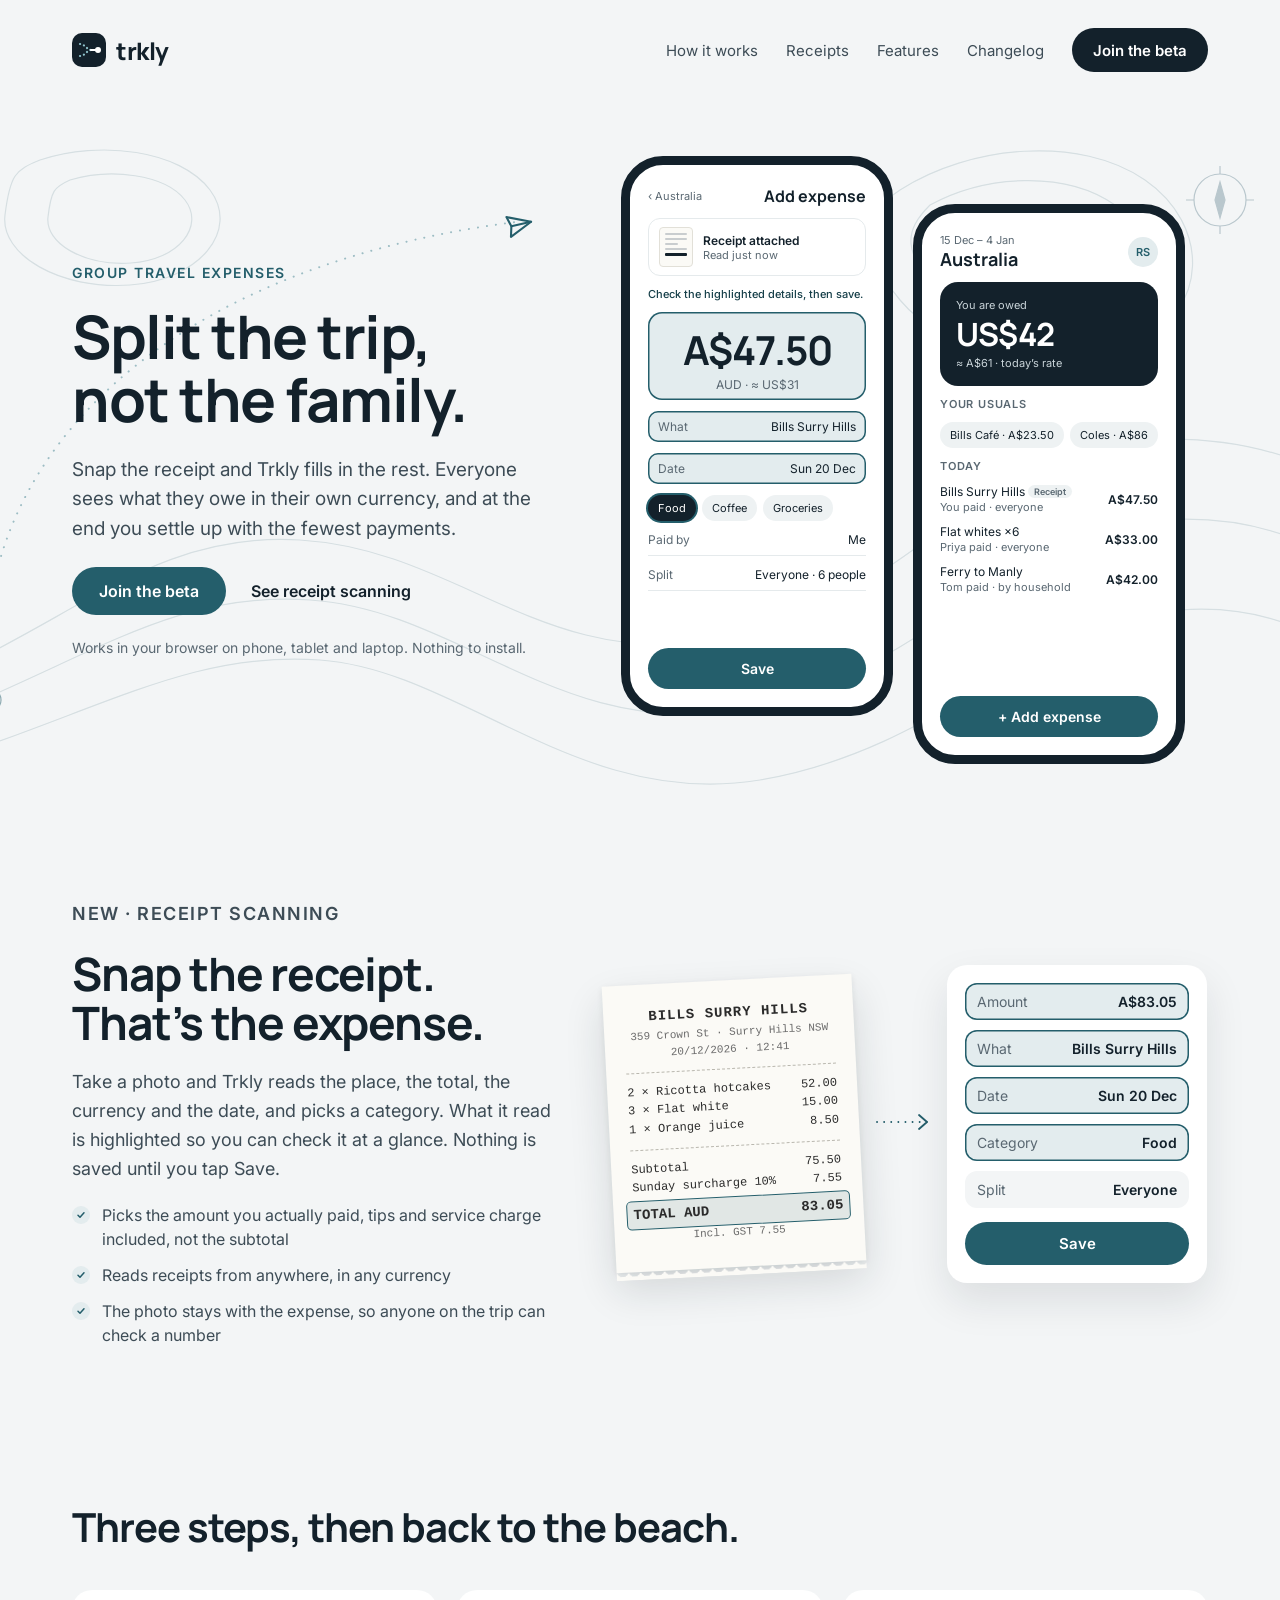
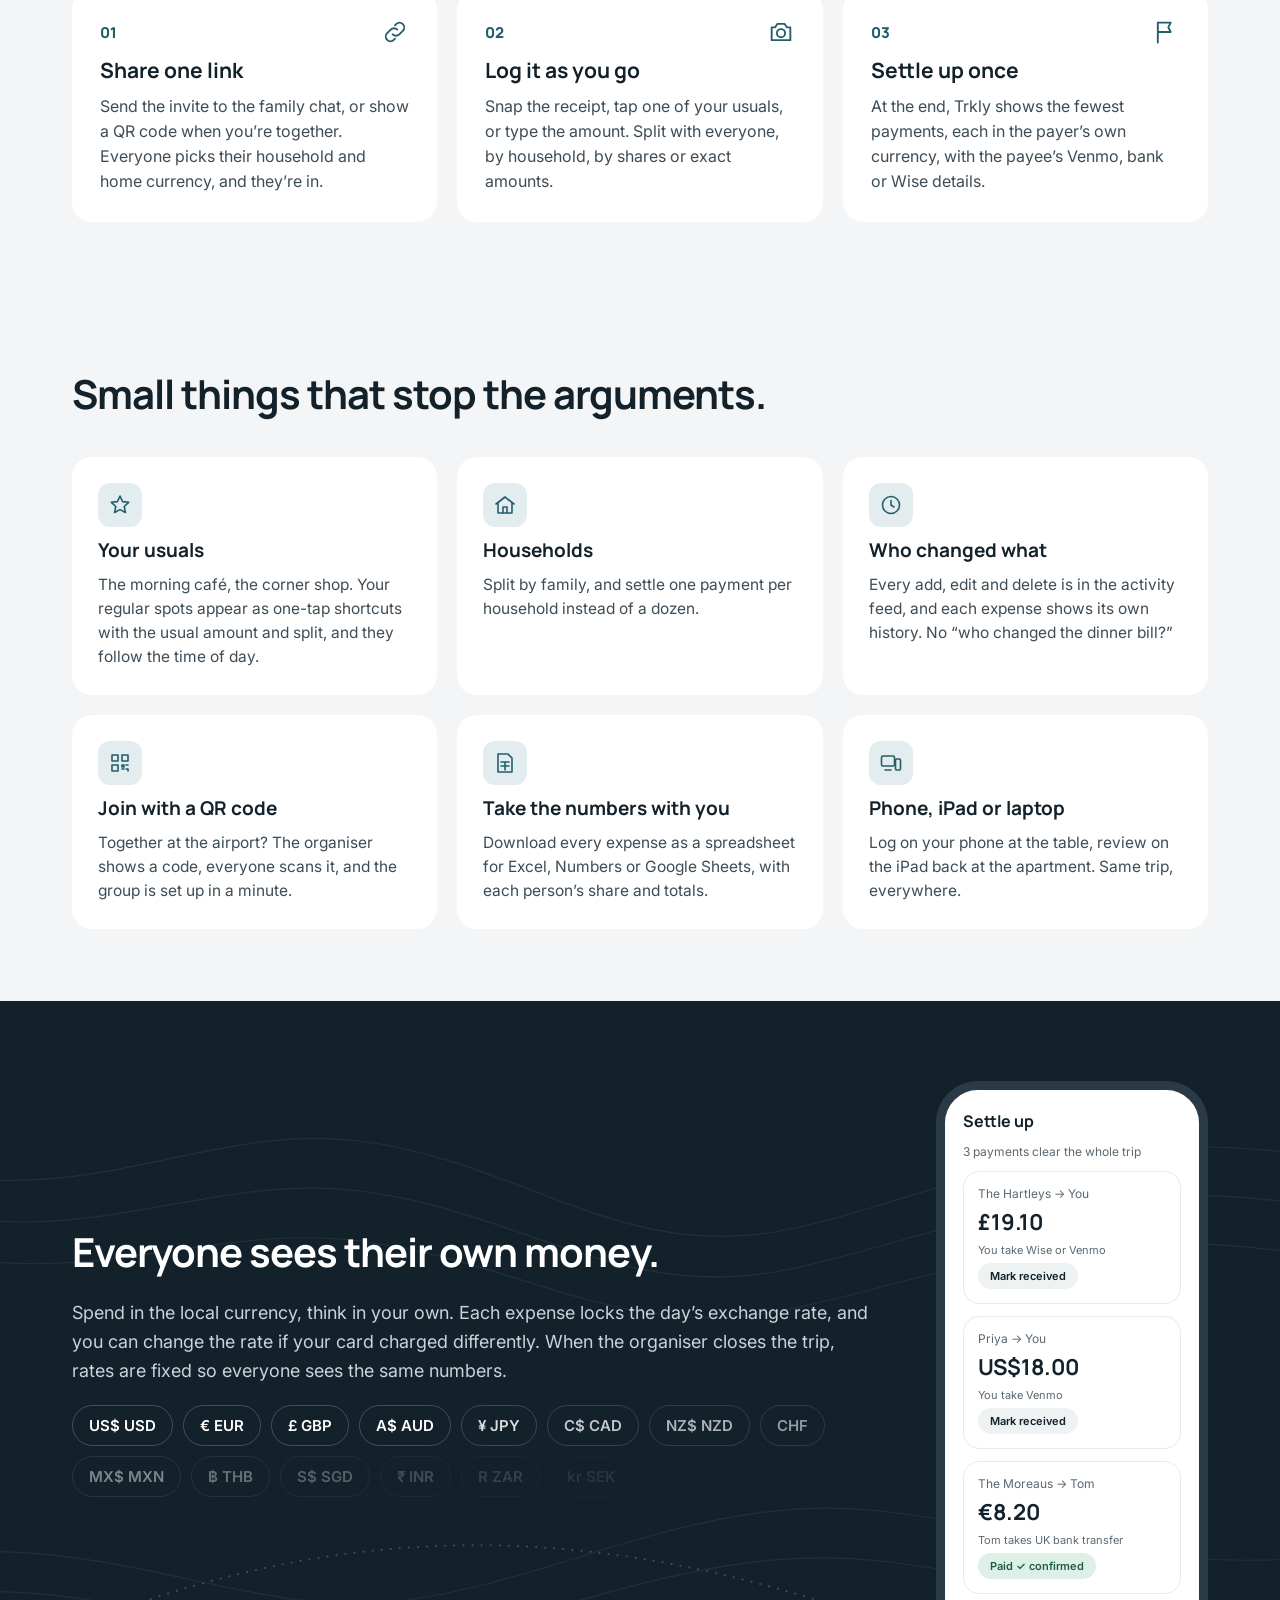
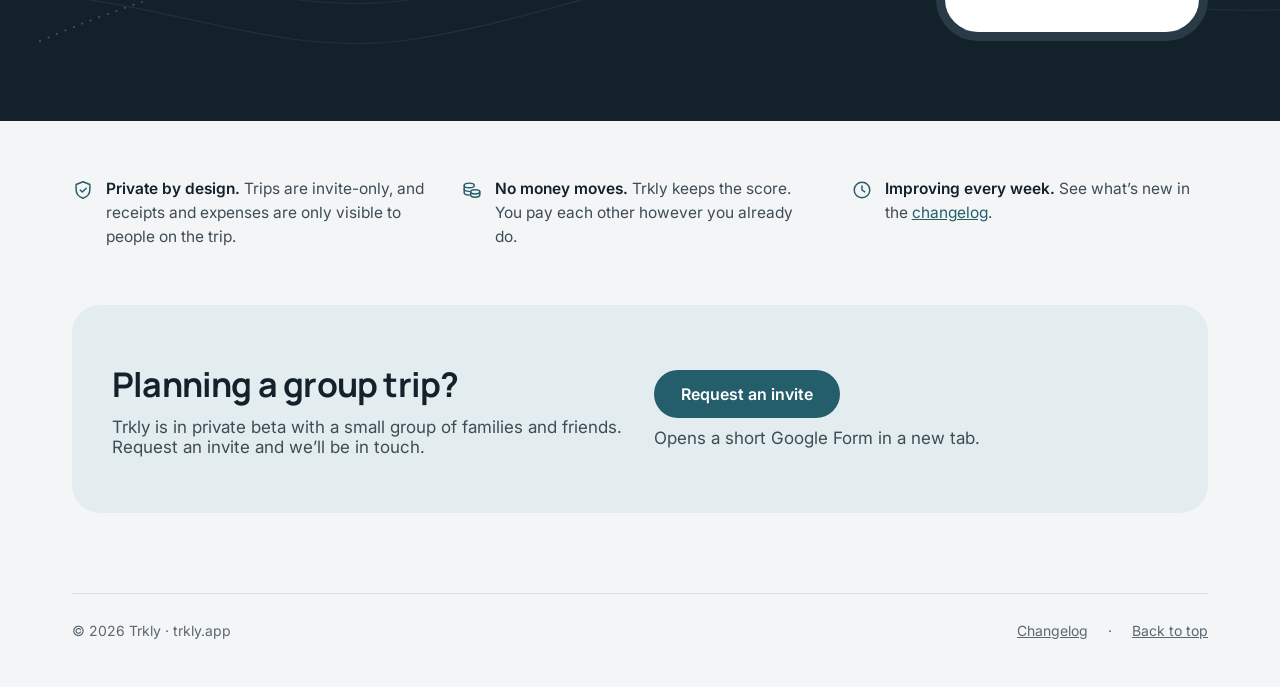
==== commit 9dafef38: "Say private beta, not alpha Co-Authored-By: Claude Opus 5.5 <noreply@anthropic.com> Claude-Session: " ====
--- a/index.html
+++ b/index.html
@@ -206,7 +206,7 @@
 <div class="beta-panel">
 <div>
 <h2>Planning a group trip?</h2>
-<p>Trkly is in private alpha with a small group of families and friends. Request an invite and we’ll be in touch.</p>
+<p>Trkly is in private beta with a small group of families and friends. Request an invite and we’ll be in touch.</p>
 </div>
 <div class="beta-cta">
 <a class="btn btn-primary" href="https://docs.google.com/forms/d/11u9iHJRAySjuGP0D07eRujeCHlhYibDsX2r_ebiXkZc/viewform" target="_blank" rel="noopener">Request an invite</a>
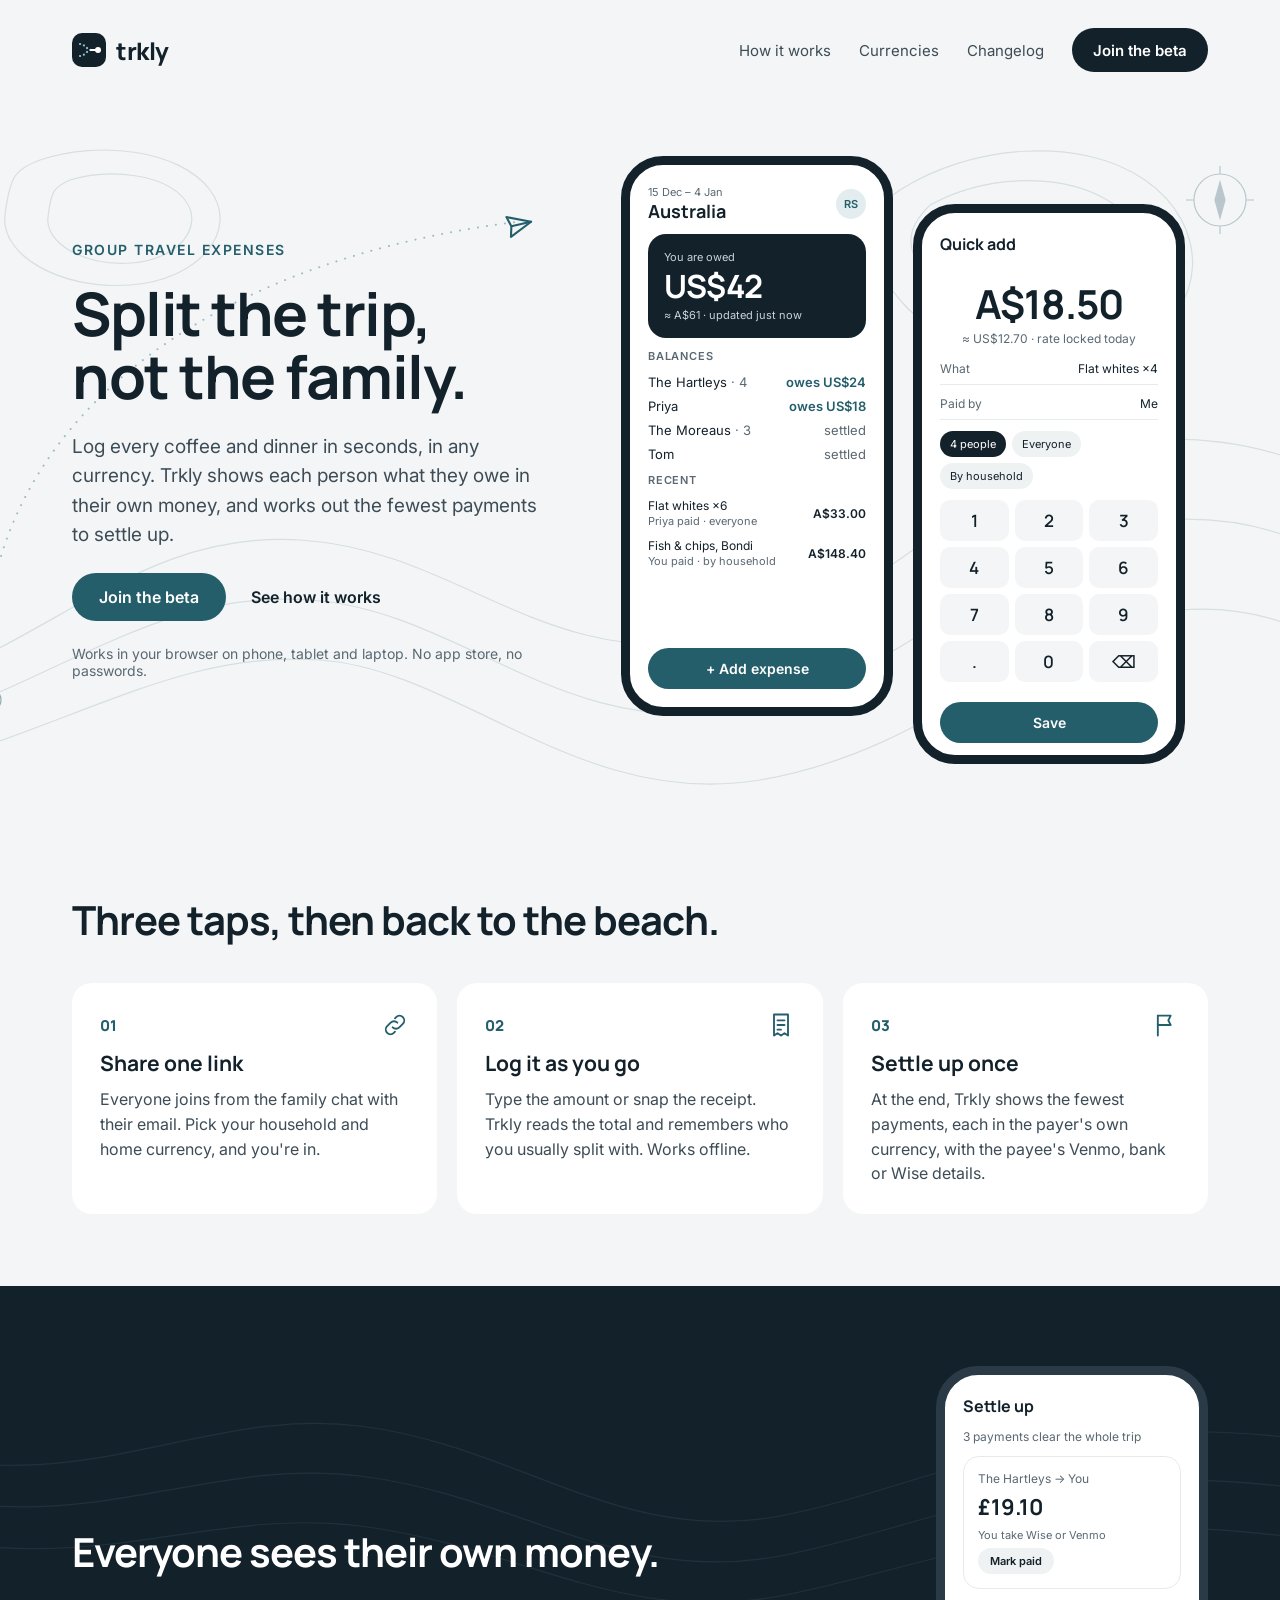
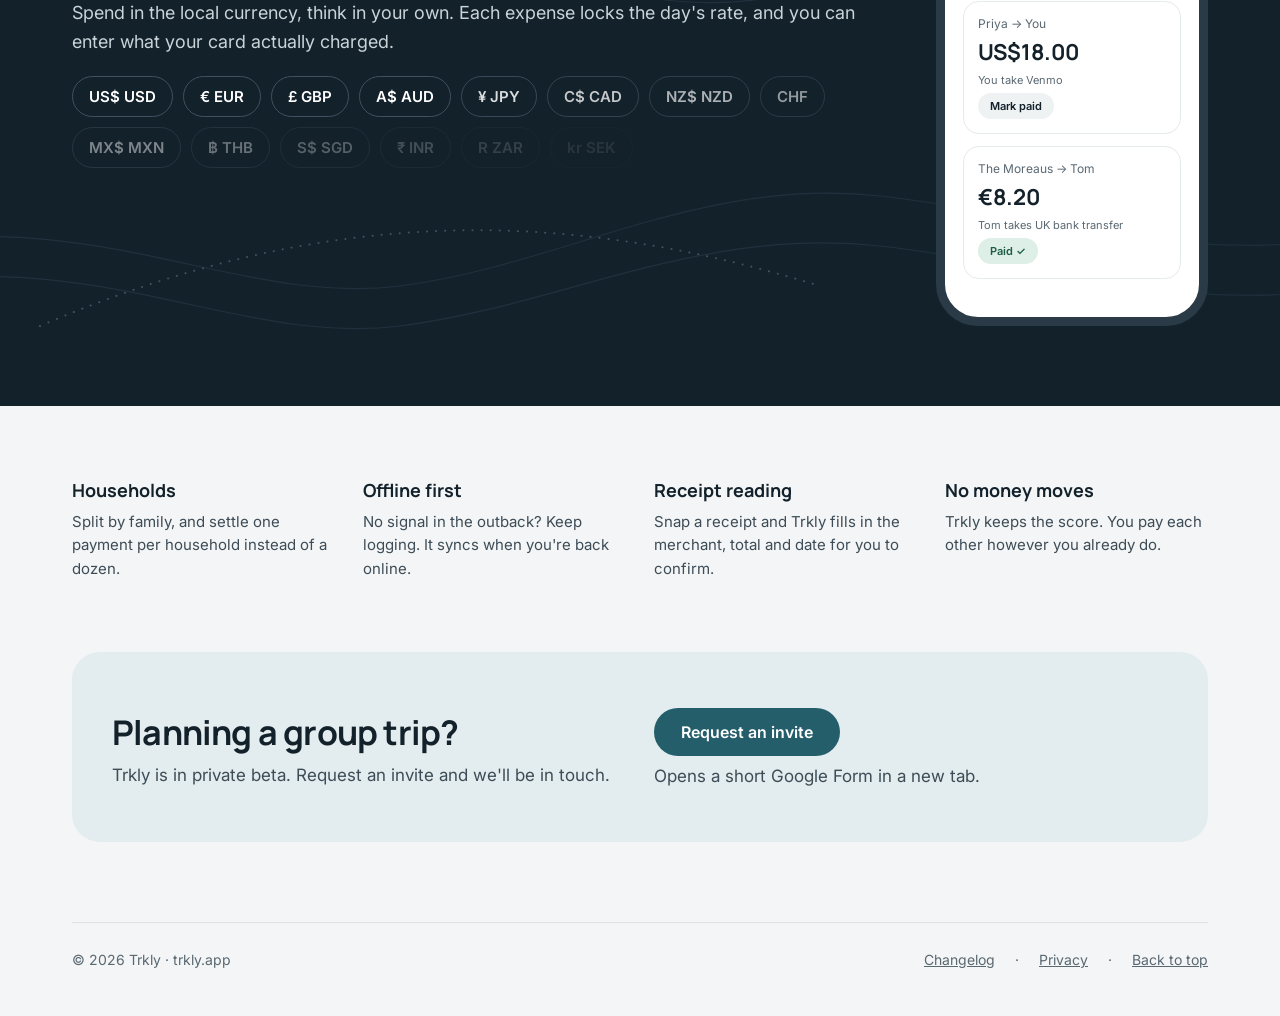
==== commit 4646ea2d: "Privacy page at /privacy, linked from the footer Co-Authored-By: Claude Opus 5.5 <noreply@anthropic." ====
--- a/index.html
+++ b/index.html
@@ -4,10 +4,10 @@
 <meta charset="utf-8">
 <meta name="viewport" content="width=device-width, initial-scale=1">
 <title>Trkly — split the trip, not the family</title>
-<meta name="description" content="Group travel expenses in any currency. Snap a receipt and Trkly fills in the expense. See balances in your own money and settle up with the fewest payments.">
+<meta name="description" content="Group travel expenses in any currency. Log shared costs in seconds, see balances in your own money, and settle up with the fewest payments.">
 <meta name="theme-color" content="#13212B">
 <meta property="og:title" content="Trkly — split the trip, not the family">
-<meta property="og:description" content="Snap the receipt, see what you owe in your own currency, settle up once.">
+<meta property="og:description" content="Group travel expenses in any currency. Log in seconds, settle up once.">
 <meta property="og:url" content="https://trkly.app/">
 <meta property="og:type" content="website">
 <link rel="icon" href="favicon.svg" type="image/svg+xml">
@@ -26,8 +26,7 @@
 </a>
 <nav class="nav" aria-label="Main">
 <a href="#how">How it works</a>
-<a href="#receipts">Receipts</a>
-<a href="#features">Features</a>
+<a href="#currencies">Currencies</a>
 <a href="/changelog/">Changelog</a>
 <a class="btn btn-dark" href="#beta">Join the beta</a>
 </nav>
@@ -57,118 +56,68 @@
 <div class="hero-copy">
 <p class="eyebrow">Group travel expenses</p>
 <h1>Split the trip,<br>not the family.</h1>
-<p class="lede">Snap the receipt and Trkly fills in the rest. Everyone sees what they owe in their own currency, and at the end you settle up with the fewest payments.</p>
+<p class="lede">Log every coffee and dinner in seconds, in any currency. Trkly shows each person what they owe in their own money, and works out the fewest payments to settle up.</p>
 <div class="cta-row">
 <a class="btn btn-primary" href="#beta">Join the beta</a>
-<a class="btn btn-link" href="#receipts">See receipt scanning</a>
+<a class="btn btn-link" href="#how">See how it works</a>
 </div>
-<p class="small">Works in your browser on phone, tablet and laptop. Nothing to install.</p>
+<p class="small">Works in your browser on phone, tablet and laptop. No app store, no passwords.</p>
 </div>
 
-<div class="phones" aria-label="Trkly app screens: a scanned receipt filling in an expense, and the trip balance" role="img">
+<div class="phones" aria-label="Trkly app screens" role="img">
 <div class="phone" aria-hidden="true">
 <div class="phone-body">
-<div class="p-row"><span class="p-meta">‹ Australia</span><span class="p-title-s">Add expense</span></div>
-<div class="r-attached"><div class="r-thumb"><i></i><i></i><i class="s"></i><i></i><i class="t"></i></div><div><div class="r-title">Receipt attached</div><div class="p-meta">Read just now</div></div></div>
-<div class="ai-note">Check the highlighted details, then save.</div>
-<div class="big-amt ai"><div class="v">A$47.50</div><div class="s">AUD · ≈ US$31</div></div>
-<div class="field ai"><span>What</span><span>Bills Surry Hills</span></div>
-<div class="field ai"><span>Date</span><span>Sun 20 Dec</span></div>
-<div class="chips"><span class="on ai-chip">Food</span><span>Coffee</span><span>Groceries</span></div>
-<div class="field"><span>Paid by</span><span>Me</span></div>
-<div class="field"><span>Split</span><span>Everyone · 6 people</span></div>
+<div class="p-row"><div><div class="p-meta">15 Dec – 4 Jan</div><div class="p-title">Australia</div></div><div class="avatar">RS</div></div>
+<div class="balance-card"><div class="lbl">You are owed</div><div class="amt">US$42</div><div class="lbl">≈ A$61 · updated just now</div></div>
+<div class="p-label">Balances</div>
+<div class="p-list">
+<div class="p-row"><span>The Hartleys <span class="muted">· 4</span></span><span class="owed">owes US$24</span></div>
+<div class="p-row"><span>Priya</span><span class="owed">owes US$18</span></div>
+<div class="p-row"><span>The Moreaus <span class="muted">· 3</span></span><span class="muted">settled</span></div>
+<div class="p-row"><span>Tom</span><span class="muted">settled</span></div>
 </div>
-<div class="phone-foot"><div class="p-btn">Save</div></div>
+<div class="p-label">Recent</div>
+<div class="p-recent">
+<div class="p-row"><span>Flat whites ×6<br><span class="muted p-meta">Priya paid · everyone</span></span><span class="v">A$33.00</span></div>
+<div class="p-row"><span>Fish &amp; chips, Bondi<br><span class="muted p-meta">You paid · by household</span></span><span class="v">A$148.40</span></div>
+</div>
+</div>
+<div class="phone-foot"><div class="p-btn">+ Add expense</div></div>
 </div>
 
 <div class="phone offset hide-sm" aria-hidden="true">
 <div class="phone-body">
-<div class="p-row"><div><div class="p-meta">15 Dec – 4 Jan</div><div class="p-title">Australia</div></div><div class="avatar">RS</div></div>
-<div class="balance-card"><div class="lbl">You are owed</div><div class="amt">US$42</div><div class="lbl">≈ A$61 · today’s rate</div></div>
-<div class="p-label">Your usuals</div>
-<div class="chips"><span>Bills Café · A$23.50</span><span>Coles · A$86</span></div>
-<div class="p-label">Today</div>
-<div class="p-recent">
-<div class="p-row"><span>Bills Surry Hills <span class="tag-s">Receipt</span><br><span class="muted p-meta">You paid · everyone</span></span><span class="v">A$47.50</span></div>
-<div class="p-row"><span>Flat whites ×6<br><span class="muted p-meta">Priya paid · everyone</span></span><span class="v">A$33.00</span></div>
-<div class="p-row"><span>Ferry to Manly<br><span class="muted p-meta">Tom paid · by household</span></span><span class="v">A$42.00</span></div>
+<div class="p-title-s">Quick add</div>
+<div class="big-amt"><div class="v">A$18.50</div><div class="s">≈ US$12.70 · rate locked today</div></div>
+<div class="field"><span>What</span><span>Flat whites ×4</span></div>
+<div class="field"><span>Paid by</span><span>Me</span></div>
+<div class="chips"><span class="on">4 people</span><span>Everyone</span><span>By household</span></div>
+<div class="keypad"><span>1</span><span>2</span><span>3</span><span>4</span><span>5</span><span>6</span><span>7</span><span>8</span><span>9</span><span>.</span><span>0</span><span>⌫</span></div>
 </div>
-</div>
-<div class="phone-foot"><div class="p-btn">+ Add expense</div></div>
+<div class="phone-foot"><div class="p-btn">Save</div></div>
 </div>
 </div>
 </div>
 </section>
 
-<section id="receipts" class="wrap spotlight">
-<div class="spot-copy">
-<p class="eyebrow">New · Receipt scanning</p>
-<h2>Snap the receipt.<br>That’s the expense.</h2>
-<p>Take a photo and Trkly reads the place, the total, the currency and the date, and picks a category. What it read is highlighted so you can check it at a glance. Nothing is saved until you tap Save.</p>
-<ul class="ticks">
-<li>Picks the amount you actually paid, tips and service charge included, not the subtotal</li>
-<li>Reads receipts from anywhere, in any currency</li>
-<li>The photo stays with the expense, so anyone on the trip can check a number</li>
-</ul>
-</div>
-<div class="spot-art" aria-label="A paper receipt and the expense form it fills in" role="img">
-<div class="receipt" aria-hidden="true">
-<div class="rc-head">BILLS SURRY HILLS</div>
-<div class="rc-sub">359 Crown St · Surry Hills NSW</div>
-<div class="rc-sub">20/12/2026 · 12:41</div>
-<div class="rc-rule"></div>
-<div class="rc-line"><span>2 × Ricotta hotcakes</span><span>52.00</span></div>
-<div class="rc-line"><span>3 × Flat white</span><span>15.00</span></div>
-<div class="rc-line"><span>1 × Orange juice</span><span>8.50</span></div>
-<div class="rc-rule"></div>
-<div class="rc-line"><span>Subtotal</span><span>75.50</span></div>
-<div class="rc-line"><span>Sunday surcharge 10%</span><span>7.55</span></div>
-<div class="rc-line rc-total"><span>TOTAL AUD</span><span>83.05</span></div>
-<div class="rc-sub">Incl. GST 7.55</div>
-<div class="rc-tear"></div>
-</div>
-<div class="arrow" aria-hidden="true"><svg width="56" height="24" viewBox="0 0 56 24" fill="none" stroke="currentColor" stroke-width="1.8" stroke-linecap="round" stroke-linejoin="round"><path d="M2 12h50" stroke-dasharray="0.1 7"/><path d="M44 5l8 7-8 7"/></svg></div>
-<div class="mini-form" aria-hidden="true">
-<div class="mf-row ai"><span>Amount</span><b>A$83.05</b></div>
-<div class="mf-row ai"><span>What</span><b>Bills Surry Hills</b></div>
-<div class="mf-row ai"><span>Date</span><b>Sun 20 Dec</b></div>
-<div class="mf-row ai"><span>Category</span><b>Food</b></div>
-<div class="mf-row"><span>Split</span><b>Everyone</b></div>
-<div class="mf-save">Save</div>
-</div>
-</div>
-</section>
-
 <section id="how" class="wrap section">
-<h2>Three steps, then back to the beach.</h2>
+<h2>Three taps, then back to the beach.</h2>
 <div class="cards">
 <div class="card">
 <div class="card-top"><span class="step">01</span><svg width="28" height="28" viewBox="0 0 24 24" aria-hidden="true" fill="none" stroke="currentColor" stroke-width="1.6" stroke-linecap="round" stroke-linejoin="round"><path d="M10 14a4 4 0 0 0 5.7 0l3-3a4 4 0 0 0-5.7-5.7l-1 1"/><path d="M14 10a4 4 0 0 0-5.7 0l-3 3a4 4 0 0 0 5.7 5.7l1-1"/></svg></div>
 <h3>Share one link</h3>
-<p>Send the invite to the family chat, or show a QR code when you’re together. Everyone picks their household and home currency, and they’re in.</p>
+<p>Everyone joins from the family chat with their email. Pick your household and home currency, and you're in.</p>
 </div>
 <div class="card">
-<div class="card-top"><span class="step">02</span><svg width="28" height="28" viewBox="0 0 24 24" aria-hidden="true" fill="none" stroke="currentColor" stroke-width="1.6" stroke-linecap="round" stroke-linejoin="round"><path d="M4 8h3l2-3h6l2 3h3v11H4z"/><circle cx="12" cy="13" r="3.5"/></svg></div>
+<div class="card-top"><span class="step">02</span><svg width="28" height="28" viewBox="0 0 24 24" aria-hidden="true" fill="none" stroke="currentColor" stroke-width="1.6" stroke-linecap="round" stroke-linejoin="round"><path d="M6 3h12v18l-3-2-3 2-3-2-3 2z"/><path d="M9 8h6M9 12h6M9 16h3"/></svg></div>
 <h3>Log it as you go</h3>
-<p>Snap the receipt, tap one of your usuals, or type the amount. Split with everyone, by household, by shares or exact amounts.</p>
+<p>Type the amount or snap the receipt. Trkly reads the total and remembers who you usually split with. Works offline.</p>
 </div>
 <div class="card">
 <div class="card-top"><span class="step">03</span><svg width="28" height="28" viewBox="0 0 24 24" aria-hidden="true" fill="none" stroke="currentColor" stroke-width="1.6" stroke-linecap="round" stroke-linejoin="round"><path d="M5 21V4"/><path d="M5 4h11l-2 4 2 4H5"/></svg></div>
 <h3>Settle up once</h3>
-<p>At the end, Trkly shows the fewest payments, each in the payer’s own currency, with the payee’s Venmo, bank or Wise details.</p>
+<p>At the end, Trkly shows the fewest payments, each in the payer's own currency, with the payee's Venmo, bank or Wise details.</p>
 </div>
-</div>
-</section>
-
-<section id="features" class="wrap section">
-<h2>Small things that stop the arguments.</h2>
-<div class="feature-grid">
-<div class="feature-card"><span class="f-icon"><svg width="24" height="24" viewBox="0 0 24 24" aria-hidden="true" fill="none" stroke="currentColor" stroke-width="1.6" stroke-linecap="round" stroke-linejoin="round"><path d="M12 3l2.6 5.6 6.1.7-4.5 4.2 1.2 6L12 16.6 6.6 19.5l1.2-6L3.3 9.3l6.1-.7z"/></svg></span><h3>Your usuals</h3><p>The morning café, the corner shop. Your regular spots appear as one-tap shortcuts with the usual amount and split, and they follow the time of day.</p></div>
-<div class="feature-card"><span class="f-icon"><svg width="24" height="24" viewBox="0 0 24 24" aria-hidden="true" fill="none" stroke="currentColor" stroke-width="1.6" stroke-linecap="round" stroke-linejoin="round"><path d="M3 11l9-7 9 7"/><path d="M5 10v10h14V10"/><path d="M10 20v-6h4v6"/></svg></span><h3>Households</h3><p>Split by family, and settle one payment per household instead of a dozen.</p></div>
-<div class="feature-card"><span class="f-icon"><svg width="24" height="24" viewBox="0 0 24 24" aria-hidden="true" fill="none" stroke="currentColor" stroke-width="1.6" stroke-linecap="round" stroke-linejoin="round"><circle cx="12" cy="12" r="8.5"/><path d="M12 7.5V12l3 2"/></svg></span><h3>Who changed what</h3><p>Every add, edit and delete is in the activity feed, and each expense shows its own history. No “who changed the dinner bill?”</p></div>
-<div class="feature-card"><span class="f-icon"><svg width="24" height="24" viewBox="0 0 24 24" aria-hidden="true" fill="none" stroke="currentColor" stroke-width="1.6" stroke-linecap="round" stroke-linejoin="round"><path d="M4 4h6v6H4zM14 4h6v6h-6zM4 14h6v6H4z"/><path d="M14 14h2v2h-2zM18 14h2M14 18h2M18 18h2v2"/></svg></span><h3>Join with a QR code</h3><p>Together at the airport? The organiser shows a code, everyone scans it, and the group is set up in a minute.</p></div>
-<div class="feature-card"><span class="f-icon"><svg width="24" height="24" viewBox="0 0 24 24" aria-hidden="true" fill="none" stroke="currentColor" stroke-width="1.6" stroke-linecap="round" stroke-linejoin="round"><path d="M5 3h10l4 4v14H5z"/><path d="M8 11h8M8 15h8M12 11v8"/></svg></span><h3>Take the numbers with you</h3><p>Download every expense as a spreadsheet for Excel, Numbers or Google Sheets, with each person’s share and totals.</p></div>
-<div class="feature-card"><span class="f-icon"><svg width="24" height="24" viewBox="0 0 24 24" aria-hidden="true" fill="none" stroke="currentColor" stroke-width="1.6" stroke-linecap="round" stroke-linejoin="round"><rect x="2.5" y="5" width="13" height="10" rx="1.5"/><rect x="16.5" y="8" width="5" height="11" rx="1.2"/><path d="M6 19h6"/></svg></span><h3>Phone, iPad or laptop</h3><p>Log on your phone at the table, review on the iPad back at the apartment. Same trip, everywhere.</p></div>
 </div>
 </section>
 
@@ -177,7 +126,7 @@
 <div class="wrap dark-inner">
 <div class="dark-copy">
 <h2>Everyone sees their own money.</h2>
-<p>Spend in the local currency, think in your own. Each expense locks the day’s exchange rate, and you can change the rate if your card charged differently. When the organiser closes the trip, rates are fixed so everyone sees the same numbers.</p>
+<p>Spend in the local currency, think in your own. Each expense locks the day's rate, and you can enter what your card actually charged.</p>
 <ul class="ccys" aria-label="Example supported currencies">
 <li>US$ USD</li><li>€ EUR</li><li>£ GBP</li><li>A$ AUD</li>
 <li style="opacity:.85">¥ JPY</li><li style="opacity:.75">C$ CAD</li><li style="opacity:.65">NZ$ NZD</li><li style="opacity:.55">CHF</li>
@@ -188,25 +137,26 @@
 <div class="phone-body" style="gap:12px">
 <div class="p-title-s">Settle up</div>
 <div class="p-meta" style="font-size:12px">3 payments clear the whole trip</div>
-<div class="settle"><div class="who">The Hartleys → You</div><div class="amt">£19.10</div><div class="how">You take Wise or Venmo</div><div class="pill-s">Mark received</div></div>
-<div class="settle"><div class="who">Priya → You</div><div class="amt">US$18.00</div><div class="how">You take Venmo</div><div class="pill-s">Mark received</div></div>
-<div class="settle"><div class="who">The Moreaus → Tom</div><div class="amt">€8.20</div><div class="how">Tom takes UK bank transfer</div><div class="pill-s paid">Paid ✓ confirmed</div></div>
+<div class="settle"><div class="who">The Hartleys → You</div><div class="amt">£19.10</div><div class="how">You take Wise or Venmo</div><div class="pill-s">Mark paid</div></div>
+<div class="settle"><div class="who">Priya → You</div><div class="amt">US$18.00</div><div class="how">You take Venmo</div><div class="pill-s">Mark paid</div></div>
+<div class="settle"><div class="who">The Moreaus → Tom</div><div class="amt">€8.20</div><div class="how">Tom takes UK bank transfer</div><div class="pill-s paid">Paid ✓</div></div>
 </div>
 </div>
 </div>
 </section>
 
-<section class="wrap trust">
-<div class="trust-item"><svg width="22" height="22" viewBox="0 0 24 24" aria-hidden="true" fill="none" stroke="currentColor" stroke-width="1.6" stroke-linecap="round" stroke-linejoin="round"><path d="M12 3l7.5 3v5.5c0 4.6-3.2 8.2-7.5 9.5-4.3-1.3-7.5-4.9-7.5-9.5V6z"/><path d="M9 12l2.2 2.2L15.5 10"/></svg><div><b>Private by design.</b> Trips are invite-only, and receipts and expenses are only visible to people on the trip.</div></div>
-<div class="trust-item"><svg width="22" height="22" viewBox="0 0 24 24" aria-hidden="true" fill="none" stroke="currentColor" stroke-width="1.6" stroke-linecap="round" stroke-linejoin="round"><ellipse cx="9" cy="7" rx="5.5" ry="2.5"/><path d="M3.5 7v4c0 1.4 2.5 2.5 5.5 2.5"/><path d="M3.5 11v4c0 1.4 2.5 2.5 5.5 2.5"/><ellipse cx="15.5" cy="14" rx="5" ry="2.3"/><path d="M10.5 14v3.5c0 1.3 2.2 2.3 5 2.3s5-1 5-2.3V14"/></svg><div><b>No money moves.</b> Trkly keeps the score. You pay each other however you already do.</div></div>
-<div class="trust-item"><svg width="22" height="22" viewBox="0 0 24 24" aria-hidden="true" fill="none" stroke="currentColor" stroke-width="1.6" stroke-linecap="round" stroke-linejoin="round"><circle cx="12" cy="12" r="8.5"/><path d="M12 7.5V12l3 2"/></svg><div><b>Improving every week.</b> See what’s new in the <a href="/changelog/">changelog</a>.</div></div>
+<section class="wrap features">
+<div class="feature"><h3>Households</h3><p>Split by family, and settle one payment per household instead of a dozen.</p></div>
+<div class="feature"><h3>Offline first</h3><p>No signal in the outback? Keep logging. It syncs when you're back online.</p></div>
+<div class="feature"><h3>Receipt reading</h3><p>Snap a receipt and Trkly fills in the merchant, total and date for you to confirm.</p></div>
+<div class="feature"><h3>No money moves</h3><p>Trkly keeps the score. You pay each other however you already do.</p></div>
 </section>
 
 <section id="beta" class="wrap beta">
 <div class="beta-panel">
 <div>
 <h2>Planning a group trip?</h2>
-<p>Trkly is in private beta with a small group of families and friends. Request an invite and we’ll be in touch.</p>
+<p>Trkly is in private beta. Request an invite and we'll be in touch.</p>
 </div>
 <div class="beta-cta">
 <a class="btn btn-primary" href="https://docs.google.com/forms/d/11u9iHJRAySjuGP0D07eRujeCHlhYibDsX2r_ebiXkZc/viewform" target="_blank" rel="noopener">Request an invite</a>
@@ -219,7 +169,7 @@
 <div class="wrap">
 <footer class="site-footer">
 <span>© 2026 Trkly · trkly.app</span>
-<nav aria-label="Footer"><a href="/changelog/">Changelog</a> · <a href="#top">Back to top</a></nav>
+<nav aria-label="Footer"><a href="/changelog/">Changelog</a> · <a href="/privacy/">Privacy</a> · <a href="#top">Back to top</a></nav>
 </footer>
 </div>
 
--- a/assets/site.css
+++ b/assets/site.css
@@ -122,6 +122,14 @@
 .beta-cta { flex: 0 1 auto; display: flex; flex-direction: column; align-items: flex-start; gap: 8px; }
 .form-note { flex-basis: 100%; margin: 0; font-size: 14px; color: var(--ink-muted); min-height: 20px; }
 
+/* privacy (prose pages) */
+.prose section { padding-block: var(--space-6); border-top: 1px solid var(--line); }
+.prose h2 { font-size: 24px; font-weight: 800; letter-spacing: -0.3px; margin-bottom: var(--space-3); }
+.prose p, .prose li { font-size: 17px; line-height: 1.65; color: var(--ink-muted); }
+.prose p { margin: 0 0 var(--space-3); }
+.prose ul { margin: 0; padding-left: 22px; display: grid; gap: var(--space-2); }
+.prose b { color: var(--ink); font-weight: 600; }
+
 /* footer */
 .site-footer { display: flex; flex-wrap: wrap; gap: var(--space-4); justify-content: space-between; padding-block: 28px 48px; font-size: 14px; color: var(--ink-subtle); border-top: 1px solid var(--line); }
 .site-footer nav { display: flex; gap: 20px; }
@@ -154,57 +162,3 @@
   .cl-entry { grid-template-columns: 1fr; gap: var(--space-2); padding-block: var(--space-8); }
   .cl-date { padding-top: 0; }
 }
-
-/* --- landing rework (receipts, features) --- */
-.ai { background: var(--teal-soft); box-shadow: inset 0 0 0 1.5px var(--teal); border-radius: 10px; }
-.field.ai { padding: 8px 10px; border-bottom: 0; }
-.big-amt.ai { padding: 10px 0 8px; border-radius: 14px; }
-.ai-chip { box-shadow: 0 0 0 2px var(--teal); }
-.ai-note { font-size: 11px; color: var(--teal-strong); font-weight: 500; }
-.r-attached { display: flex; align-items: center; gap: 10px; border: 1px solid #E5EAEC; border-radius: 12px; padding: 8px 10px; }
-.r-thumb { width: 34px; height: 40px; border-radius: 4px; background: #FBFAF6; border: 1px solid #E2E0D8; display: flex; flex-direction: column; gap: 3px; padding: 5px 5px; flex: none; }
-.r-thumb i { display: block; height: 2px; background: #C9CDCF; border-radius: 1px; }
-.r-thumb i.s { width: 60%; } .r-thumb i.t { background: #13212B; height: 3px; }
-.r-title { font-size: 12px; font-weight: 600; }
-.tag-s { display: inline-block; font-size: 9px; font-weight: 600; padding: 1px 6px; border-radius: 999px; background: var(--surface-sunken); color: var(--ink-subtle); vertical-align: 1px; }
-
-.spotlight { display: flex; flex-wrap: wrap; gap: var(--space-14); align-items: center; padding-block: var(--space-20); }
-.spot-copy { flex: 1 1 400px; min-width: 0; display: flex; flex-direction: column; gap: var(--space-5); }
-.spot-copy h2 { font-weight: 700; font-size: clamp(32px, 4.4vw, 46px); letter-spacing: -1.2px; line-height: 1.08; }
-.spot-copy p { margin: 0; font-size: 18px; line-height: 1.6; color: var(--ink-muted); }
-.ticks { margin: 0; padding: 0; list-style: none; display: grid; gap: 12px; }
-.ticks li { position: relative; padding-left: 30px; font-size: 16px; line-height: 1.5; color: var(--ink-muted); }
-.ticks li::before { content: ""; position: absolute; left: 0; top: 3px; width: 18px; height: 18px; border-radius: 50%; background: var(--teal-soft) url("data:image/svg+xml,%3Csvg xmlns='http://www.w3.org/2000/svg' viewBox='0 0 24 24' fill='none' stroke='%23245E6B' stroke-width='3' stroke-linecap='round' stroke-linejoin='round'%3E%3Cpath d='M6 12.5l4 4 8-9'/%3E%3C/svg%3E") center / 12px no-repeat; }
-.spot-art { flex: 1 1 520px; min-width: 0; display: flex; align-items: center; justify-content: center; gap: var(--space-4); flex-wrap: wrap; }
-.receipt { width: 250px; background: #FBFAF6; color: #2B2B2B; font: 12px/1.55 ui-monospace, "SFMono-Regular", Menlo, Consolas, monospace; padding: 22px 20px 26px; box-shadow: 0 18px 40px rgba(19, 33, 43, 0.14), 0 2px 6px rgba(19, 33, 43, 0.08); transform: rotate(-3deg); position: relative; }
-.rc-head { text-align: center; font-weight: 700; font-size: 14px; letter-spacing: 1px; }
-.rc-sub { text-align: center; color: #6B6B6B; font-size: 11px; }
-.rc-rule { border-top: 1px dashed #B9B7AE; margin: 10px 0; }
-.rc-line { display: flex; justify-content: space-between; gap: 10px; }
-.rc-total { font-weight: 700; font-size: 14px; margin-top: 4px; padding: 3px 6px; margin-inline: -6px; background: rgba(36, 94, 107, 0.12); outline: 1.5px solid var(--teal); border-radius: 4px; }
-.rc-tear { position: absolute; left: 0; right: 0; bottom: -8px; height: 10px; background: radial-gradient(circle at 6px 0, transparent 6px, #FBFAF6 6.5px) 0 0 / 12px 10px repeat-x; }
-.arrow { color: var(--teal); }
-.mini-form { width: 260px; background: var(--surface-raised); border-radius: var(--radius-lg); padding: 18px; display: flex; flex-direction: column; gap: 10px; box-shadow: 0 18px 40px rgba(19, 33, 43, 0.10); }
-.mf-row { display: flex; justify-content: space-between; gap: 10px; font-size: 14px; padding: 10px 12px; border-radius: 12px; background: var(--surface); }
-.mf-row span { color: var(--ink-subtle); }
-.mf-row b { font-weight: 600; }
-.mf-row.ai { background: var(--teal-soft); }
-.mf-save { margin-top: 4px; background: var(--teal); color: var(--on-teal); border-radius: 999px; text-align: center; padding: 12px; font-weight: 600; font-size: 15px; }
-
-.feature-grid { display: grid; grid-template-columns: repeat(auto-fit, minmax(280px, 1fr)); gap: var(--space-5); }
-.feature-card { background: var(--surface-raised); border-radius: var(--radius-lg); padding: 26px; display: flex; flex-direction: column; gap: 10px; }
-.feature-card h3 { font-size: 19px; }
-.feature-card p { margin: 0; font-size: 15.5px; line-height: 1.55; color: var(--ink-muted); }
-.f-icon { width: 44px; height: 44px; border-radius: 12px; background: var(--teal-soft); color: var(--teal); display: grid; place-items: center; }
-
-.trust { display: grid; grid-template-columns: repeat(auto-fit, minmax(260px, 1fr)); gap: var(--space-8); padding-block: var(--space-14); }
-.trust-item { display: flex; gap: 12px; align-items: flex-start; font-size: 15.5px; line-height: 1.55; color: var(--ink-muted); }
-.trust-item svg { color: var(--teal); flex: none; margin-top: 2px; }
-.trust-item b { color: var(--ink); font-weight: 600; }
-
-@media (max-width: 640px) {
-  .spotlight { padding-block: var(--space-14); gap: var(--space-10); }
-  .spot-art { flex-direction: column; }
-  .arrow { transform: rotate(90deg); }
-  .receipt { transform: rotate(-2deg); }
-}
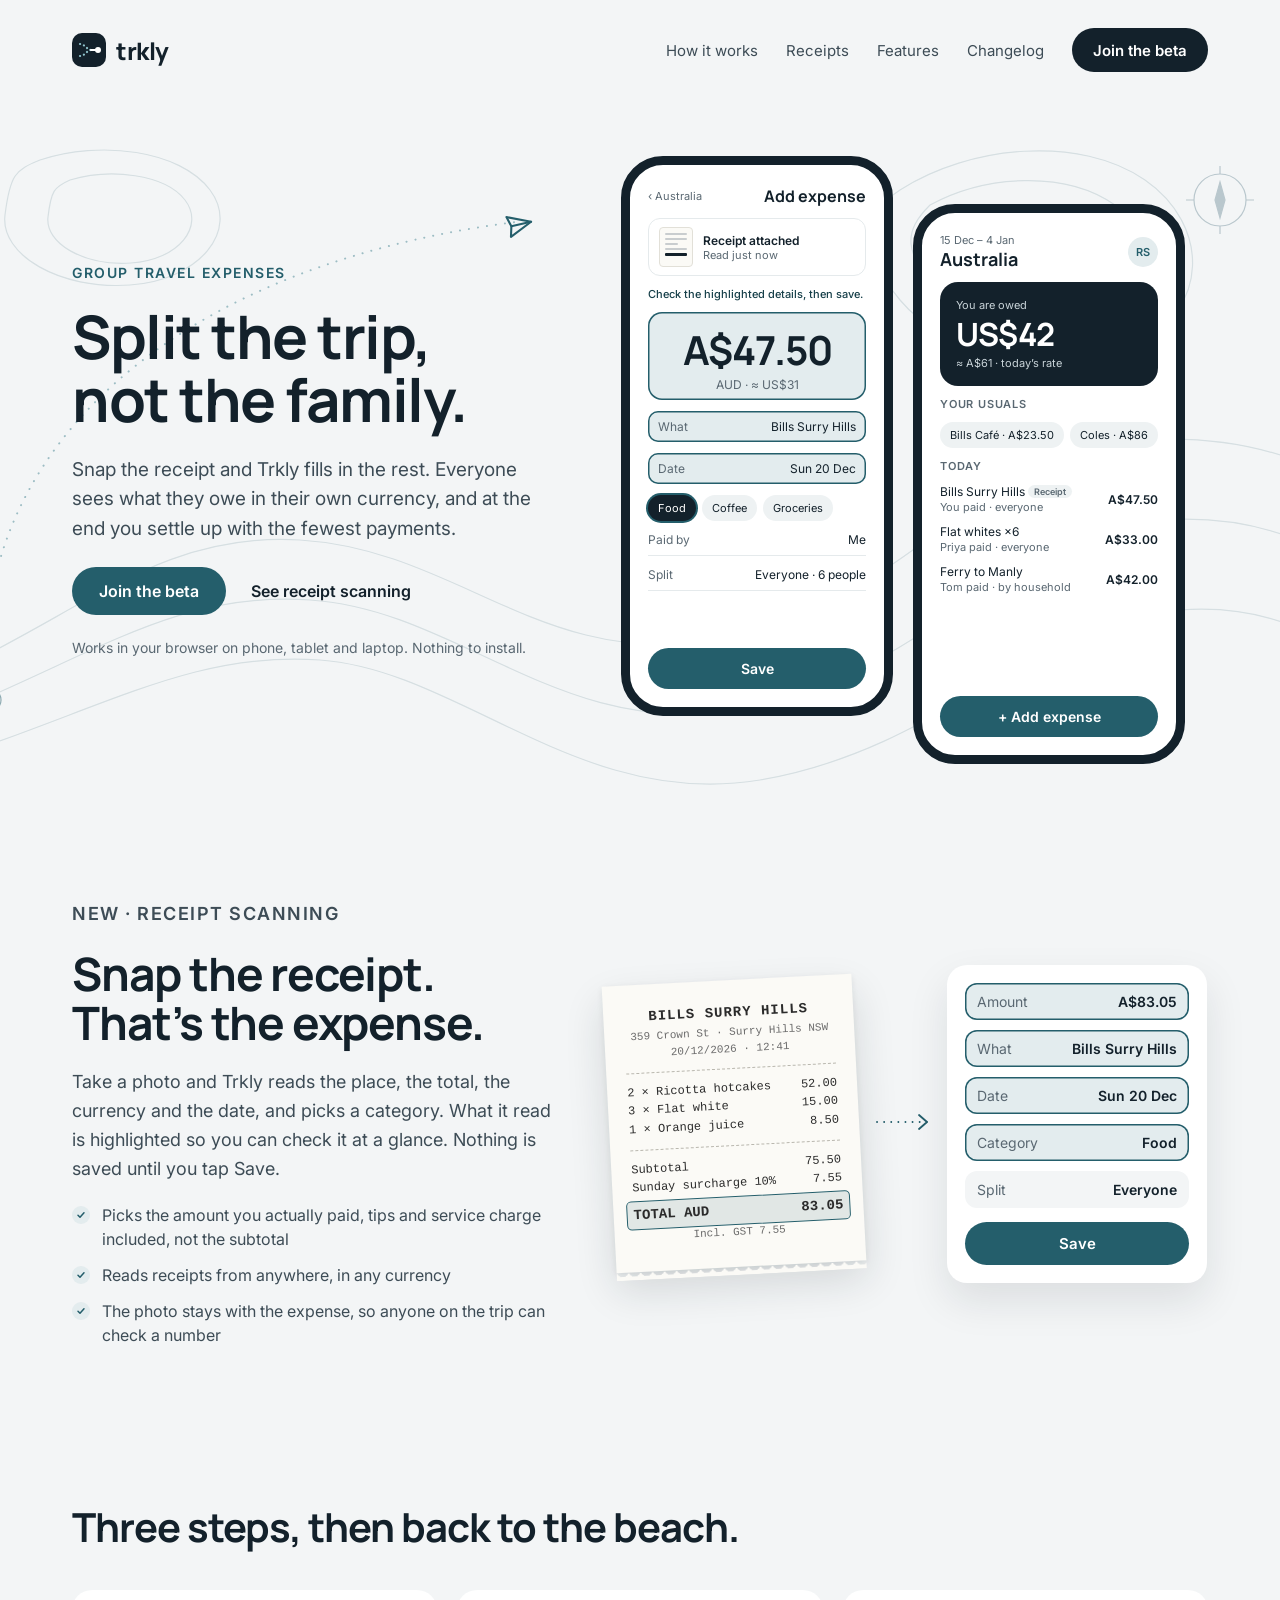
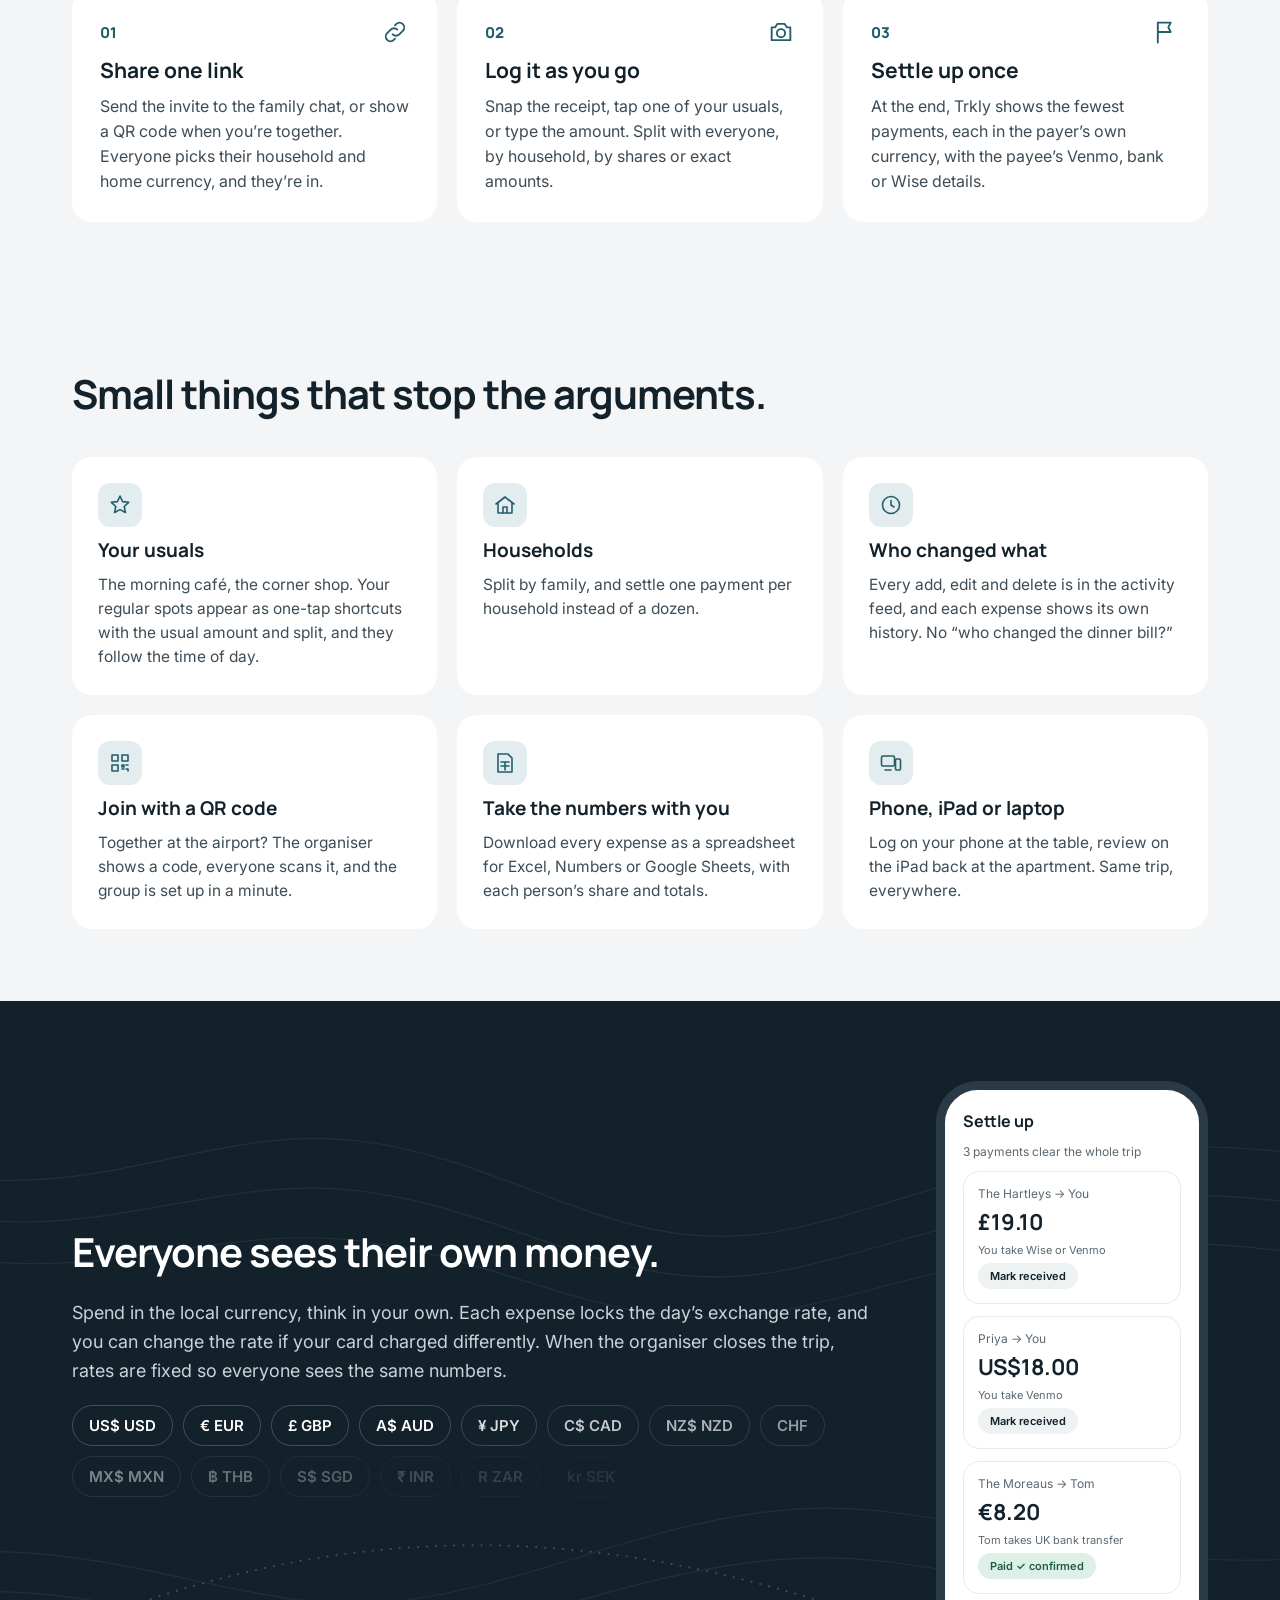
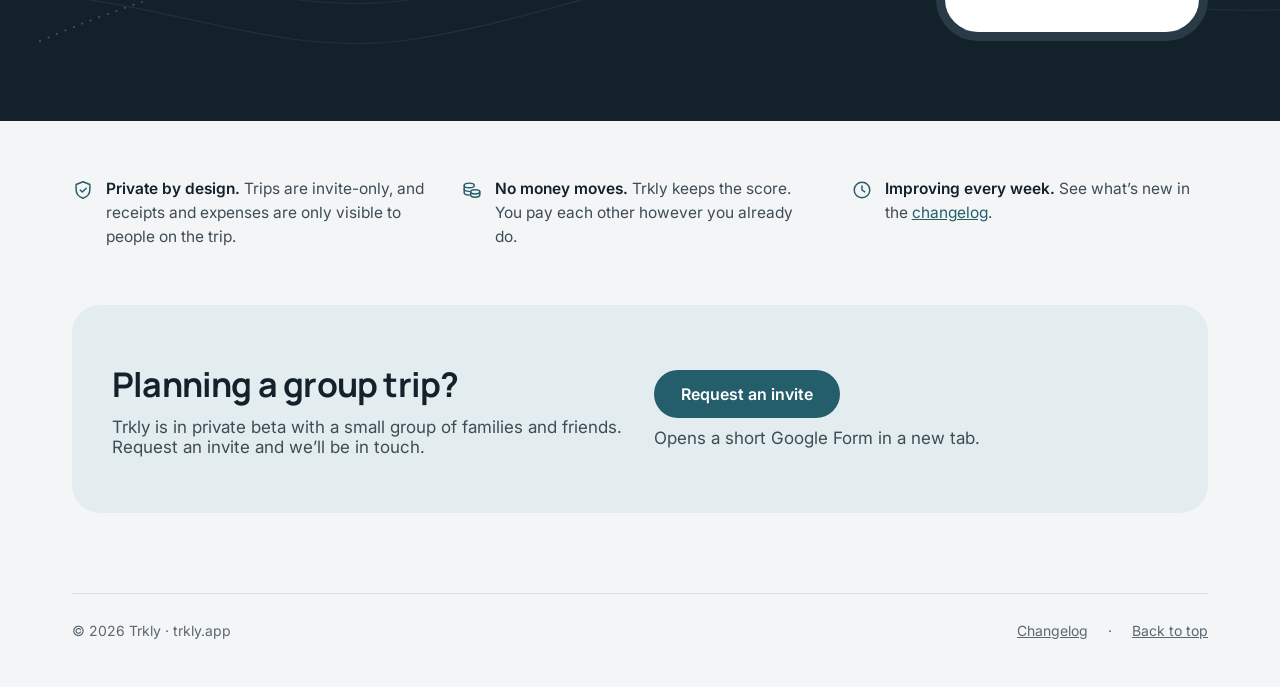
==== commit 40980dbe: "Merge pull request #3 from richsharples/landing-rework Landing page rework: lead with receipt scanni" ====
--- a/index.html
+++ b/index.html
@@ -4,10 +4,10 @@
 <meta charset="utf-8">
 <meta name="viewport" content="width=device-width, initial-scale=1">
 <title>Trkly — split the trip, not the family</title>
-<meta name="description" content="Group travel expenses in any currency. Log shared costs in seconds, see balances in your own money, and settle up with the fewest payments.">
+<meta name="description" content="Group travel expenses in any currency. Snap a receipt and Trkly fills in the expense. See balances in your own money and settle up with the fewest payments.">
 <meta name="theme-color" content="#13212B">
 <meta property="og:title" content="Trkly — split the trip, not the family">
-<meta property="og:description" content="Group travel expenses in any currency. Log in seconds, settle up once.">
+<meta property="og:description" content="Snap the receipt, see what you owe in your own currency, settle up once.">
 <meta property="og:url" content="https://trkly.app/">
 <meta property="og:type" content="website">
 <link rel="icon" href="favicon.svg" type="image/svg+xml">
@@ -26,7 +26,8 @@
 </a>
 <nav class="nav" aria-label="Main">
 <a href="#how">How it works</a>
-<a href="#currencies">Currencies</a>
+<a href="#receipts">Receipts</a>
+<a href="#features">Features</a>
 <a href="/changelog/">Changelog</a>
 <a class="btn btn-dark" href="#beta">Join the beta</a>
 </nav>
@@ -56,68 +57,118 @@
 <div class="hero-copy">
 <p class="eyebrow">Group travel expenses</p>
 <h1>Split the trip,<br>not the family.</h1>
-<p class="lede">Log every coffee and dinner in seconds, in any currency. Trkly shows each person what they owe in their own money, and works out the fewest payments to settle up.</p>
+<p class="lede">Snap the receipt and Trkly fills in the rest. Everyone sees what they owe in their own currency, and at the end you settle up with the fewest payments.</p>
 <div class="cta-row">
 <a class="btn btn-primary" href="#beta">Join the beta</a>
-<a class="btn btn-link" href="#how">See how it works</a>
-</div>
-<p class="small">Works in your browser on phone, tablet and laptop. No app store, no passwords.</p>
-</div>
-
-<div class="phones" aria-label="Trkly app screens" role="img">
+<a class="btn btn-link" href="#receipts">See receipt scanning</a>
+</div>
+<p class="small">Works in your browser on phone, tablet and laptop. Nothing to install.</p>
+</div>
+
+<div class="phones" aria-label="Trkly app screens: a scanned receipt filling in an expense, and the trip balance" role="img">
 <div class="phone" aria-hidden="true">
 <div class="phone-body">
-<div class="p-row"><div><div class="p-meta">15 Dec – 4 Jan</div><div class="p-title">Australia</div></div><div class="avatar">RS</div></div>
-<div class="balance-card"><div class="lbl">You are owed</div><div class="amt">US$42</div><div class="lbl">≈ A$61 · updated just now</div></div>
-<div class="p-label">Balances</div>
-<div class="p-list">
-<div class="p-row"><span>The Hartleys <span class="muted">· 4</span></span><span class="owed">owes US$24</span></div>
-<div class="p-row"><span>Priya</span><span class="owed">owes US$18</span></div>
-<div class="p-row"><span>The Moreaus <span class="muted">· 3</span></span><span class="muted">settled</span></div>
-<div class="p-row"><span>Tom</span><span class="muted">settled</span></div>
-</div>
-<div class="p-label">Recent</div>
-<div class="p-recent">
-<div class="p-row"><span>Flat whites ×6<br><span class="muted p-meta">Priya paid · everyone</span></span><span class="v">A$33.00</span></div>
-<div class="p-row"><span>Fish &amp; chips, Bondi<br><span class="muted p-meta">You paid · by household</span></span><span class="v">A$148.40</span></div>
-</div>
-</div>
-<div class="phone-foot"><div class="p-btn">+ Add expense</div></div>
+<div class="p-row"><span class="p-meta">‹ Australia</span><span class="p-title-s">Add expense</span></div>
+<div class="r-attached"><div class="r-thumb"><i></i><i></i><i class="s"></i><i></i><i class="t"></i></div><div><div class="r-title">Receipt attached</div><div class="p-meta">Read just now</div></div></div>
+<div class="ai-note">Check the highlighted details, then save.</div>
+<div class="big-amt ai"><div class="v">A$47.50</div><div class="s">AUD · ≈ US$31</div></div>
+<div class="field ai"><span>What</span><span>Bills Surry Hills</span></div>
+<div class="field ai"><span>Date</span><span>Sun 20 Dec</span></div>
+<div class="chips"><span class="on ai-chip">Food</span><span>Coffee</span><span>Groceries</span></div>
+<div class="field"><span>Paid by</span><span>Me</span></div>
+<div class="field"><span>Split</span><span>Everyone · 6 people</span></div>
+</div>
+<div class="phone-foot"><div class="p-btn">Save</div></div>
 </div>
 
 <div class="phone offset hide-sm" aria-hidden="true">
 <div class="phone-body">
-<div class="p-title-s">Quick add</div>
-<div class="big-amt"><div class="v">A$18.50</div><div class="s">≈ US$12.70 · rate locked today</div></div>
-<div class="field"><span>What</span><span>Flat whites ×4</span></div>
-<div class="field"><span>Paid by</span><span>Me</span></div>
-<div class="chips"><span class="on">4 people</span><span>Everyone</span><span>By household</span></div>
-<div class="keypad"><span>1</span><span>2</span><span>3</span><span>4</span><span>5</span><span>6</span><span>7</span><span>8</span><span>9</span><span>.</span><span>0</span><span>⌫</span></div>
-</div>
-<div class="phone-foot"><div class="p-btn">Save</div></div>
-</div>
+<div class="p-row"><div><div class="p-meta">15 Dec – 4 Jan</div><div class="p-title">Australia</div></div><div class="avatar">RS</div></div>
+<div class="balance-card"><div class="lbl">You are owed</div><div class="amt">US$42</div><div class="lbl">≈ A$61 · today’s rate</div></div>
+<div class="p-label">Your usuals</div>
+<div class="chips"><span>Bills Café · A$23.50</span><span>Coles · A$86</span></div>
+<div class="p-label">Today</div>
+<div class="p-recent">
+<div class="p-row"><span>Bills Surry Hills <span class="tag-s">Receipt</span><br><span class="muted p-meta">You paid · everyone</span></span><span class="v">A$47.50</span></div>
+<div class="p-row"><span>Flat whites ×6<br><span class="muted p-meta">Priya paid · everyone</span></span><span class="v">A$33.00</span></div>
+<div class="p-row"><span>Ferry to Manly<br><span class="muted p-meta">Tom paid · by household</span></span><span class="v">A$42.00</span></div>
+</div>
+</div>
+<div class="phone-foot"><div class="p-btn">+ Add expense</div></div>
+</div>
+</div>
+</div>
+</section>
+
+<section id="receipts" class="wrap spotlight">
+<div class="spot-copy">
+<p class="eyebrow">New · Receipt scanning</p>
+<h2>Snap the receipt.<br>That’s the expense.</h2>
+<p>Take a photo and Trkly reads the place, the total, the currency and the date, and picks a category. What it read is highlighted so you can check it at a glance. Nothing is saved until you tap Save.</p>
+<ul class="ticks">
+<li>Picks the amount you actually paid, tips and service charge included, not the subtotal</li>
+<li>Reads receipts from anywhere, in any currency</li>
+<li>The photo stays with the expense, so anyone on the trip can check a number</li>
+</ul>
+</div>
+<div class="spot-art" aria-label="A paper receipt and the expense form it fills in" role="img">
+<div class="receipt" aria-hidden="true">
+<div class="rc-head">BILLS SURRY HILLS</div>
+<div class="rc-sub">359 Crown St · Surry Hills NSW</div>
+<div class="rc-sub">20/12/2026 · 12:41</div>
+<div class="rc-rule"></div>
+<div class="rc-line"><span>2 × Ricotta hotcakes</span><span>52.00</span></div>
+<div class="rc-line"><span>3 × Flat white</span><span>15.00</span></div>
+<div class="rc-line"><span>1 × Orange juice</span><span>8.50</span></div>
+<div class="rc-rule"></div>
+<div class="rc-line"><span>Subtotal</span><span>75.50</span></div>
+<div class="rc-line"><span>Sunday surcharge 10%</span><span>7.55</span></div>
+<div class="rc-line rc-total"><span>TOTAL AUD</span><span>83.05</span></div>
+<div class="rc-sub">Incl. GST 7.55</div>
+<div class="rc-tear"></div>
+</div>
+<div class="arrow" aria-hidden="true"><svg width="56" height="24" viewBox="0 0 56 24" fill="none" stroke="currentColor" stroke-width="1.8" stroke-linecap="round" stroke-linejoin="round"><path d="M2 12h50" stroke-dasharray="0.1 7"/><path d="M44 5l8 7-8 7"/></svg></div>
+<div class="mini-form" aria-hidden="true">
+<div class="mf-row ai"><span>Amount</span><b>A$83.05</b></div>
+<div class="mf-row ai"><span>What</span><b>Bills Surry Hills</b></div>
+<div class="mf-row ai"><span>Date</span><b>Sun 20 Dec</b></div>
+<div class="mf-row ai"><span>Category</span><b>Food</b></div>
+<div class="mf-row"><span>Split</span><b>Everyone</b></div>
+<div class="mf-save">Save</div>
 </div>
 </div>
 </section>
 
 <section id="how" class="wrap section">
-<h2>Three taps, then back to the beach.</h2>
+<h2>Three steps, then back to the beach.</h2>
 <div class="cards">
 <div class="card">
 <div class="card-top"><span class="step">01</span><svg width="28" height="28" viewBox="0 0 24 24" aria-hidden="true" fill="none" stroke="currentColor" stroke-width="1.6" stroke-linecap="round" stroke-linejoin="round"><path d="M10 14a4 4 0 0 0 5.7 0l3-3a4 4 0 0 0-5.7-5.7l-1 1"/><path d="M14 10a4 4 0 0 0-5.7 0l-3 3a4 4 0 0 0 5.7 5.7l1-1"/></svg></div>
 <h3>Share one link</h3>
-<p>Everyone joins from the family chat with their email. Pick your household and home currency, and you're in.</p>
+<p>Send the invite to the family chat, or show a QR code when you’re together. Everyone picks their household and home currency, and they’re in.</p>
 </div>
 <div class="card">
-<div class="card-top"><span class="step">02</span><svg width="28" height="28" viewBox="0 0 24 24" aria-hidden="true" fill="none" stroke="currentColor" stroke-width="1.6" stroke-linecap="round" stroke-linejoin="round"><path d="M6 3h12v18l-3-2-3 2-3-2-3 2z"/><path d="M9 8h6M9 12h6M9 16h3"/></svg></div>
+<div class="card-top"><span class="step">02</span><svg width="28" height="28" viewBox="0 0 24 24" aria-hidden="true" fill="none" stroke="currentColor" stroke-width="1.6" stroke-linecap="round" stroke-linejoin="round"><path d="M4 8h3l2-3h6l2 3h3v11H4z"/><circle cx="12" cy="13" r="3.5"/></svg></div>
 <h3>Log it as you go</h3>
-<p>Type the amount or snap the receipt. Trkly reads the total and remembers who you usually split with. Works offline.</p>
+<p>Snap the receipt, tap one of your usuals, or type the amount. Split with everyone, by household, by shares or exact amounts.</p>
 </div>
 <div class="card">
 <div class="card-top"><span class="step">03</span><svg width="28" height="28" viewBox="0 0 24 24" aria-hidden="true" fill="none" stroke="currentColor" stroke-width="1.6" stroke-linecap="round" stroke-linejoin="round"><path d="M5 21V4"/><path d="M5 4h11l-2 4 2 4H5"/></svg></div>
 <h3>Settle up once</h3>
-<p>At the end, Trkly shows the fewest payments, each in the payer's own currency, with the payee's Venmo, bank or Wise details.</p>
-</div>
+<p>At the end, Trkly shows the fewest payments, each in the payer’s own currency, with the payee’s Venmo, bank or Wise details.</p>
+</div>
+</div>
+</section>
+
+<section id="features" class="wrap section">
+<h2>Small things that stop the arguments.</h2>
+<div class="feature-grid">
+<div class="feature-card"><span class="f-icon"><svg width="24" height="24" viewBox="0 0 24 24" aria-hidden="true" fill="none" stroke="currentColor" stroke-width="1.6" stroke-linecap="round" stroke-linejoin="round"><path d="M12 3l2.6 5.6 6.1.7-4.5 4.2 1.2 6L12 16.6 6.6 19.5l1.2-6L3.3 9.3l6.1-.7z"/></svg></span><h3>Your usuals</h3><p>The morning café, the corner shop. Your regular spots appear as one-tap shortcuts with the usual amount and split, and they follow the time of day.</p></div>
+<div class="feature-card"><span class="f-icon"><svg width="24" height="24" viewBox="0 0 24 24" aria-hidden="true" fill="none" stroke="currentColor" stroke-width="1.6" stroke-linecap="round" stroke-linejoin="round"><path d="M3 11l9-7 9 7"/><path d="M5 10v10h14V10"/><path d="M10 20v-6h4v6"/></svg></span><h3>Households</h3><p>Split by family, and settle one payment per household instead of a dozen.</p></div>
+<div class="feature-card"><span class="f-icon"><svg width="24" height="24" viewBox="0 0 24 24" aria-hidden="true" fill="none" stroke="currentColor" stroke-width="1.6" stroke-linecap="round" stroke-linejoin="round"><circle cx="12" cy="12" r="8.5"/><path d="M12 7.5V12l3 2"/></svg></span><h3>Who changed what</h3><p>Every add, edit and delete is in the activity feed, and each expense shows its own history. No “who changed the dinner bill?”</p></div>
+<div class="feature-card"><span class="f-icon"><svg width="24" height="24" viewBox="0 0 24 24" aria-hidden="true" fill="none" stroke="currentColor" stroke-width="1.6" stroke-linecap="round" stroke-linejoin="round"><path d="M4 4h6v6H4zM14 4h6v6h-6zM4 14h6v6H4z"/><path d="M14 14h2v2h-2zM18 14h2M14 18h2M18 18h2v2"/></svg></span><h3>Join with a QR code</h3><p>Together at the airport? The organiser shows a code, everyone scans it, and the group is set up in a minute.</p></div>
+<div class="feature-card"><span class="f-icon"><svg width="24" height="24" viewBox="0 0 24 24" aria-hidden="true" fill="none" stroke="currentColor" stroke-width="1.6" stroke-linecap="round" stroke-linejoin="round"><path d="M5 3h10l4 4v14H5z"/><path d="M8 11h8M8 15h8M12 11v8"/></svg></span><h3>Take the numbers with you</h3><p>Download every expense as a spreadsheet for Excel, Numbers or Google Sheets, with each person’s share and totals.</p></div>
+<div class="feature-card"><span class="f-icon"><svg width="24" height="24" viewBox="0 0 24 24" aria-hidden="true" fill="none" stroke="currentColor" stroke-width="1.6" stroke-linecap="round" stroke-linejoin="round"><rect x="2.5" y="5" width="13" height="10" rx="1.5"/><rect x="16.5" y="8" width="5" height="11" rx="1.2"/><path d="M6 19h6"/></svg></span><h3>Phone, iPad or laptop</h3><p>Log on your phone at the table, review on the iPad back at the apartment. Same trip, everywhere.</p></div>
 </div>
 </section>
 
@@ -126,7 +177,7 @@
 <div class="wrap dark-inner">
 <div class="dark-copy">
 <h2>Everyone sees their own money.</h2>
-<p>Spend in the local currency, think in your own. Each expense locks the day's rate, and you can enter what your card actually charged.</p>
+<p>Spend in the local currency, think in your own. Each expense locks the day’s exchange rate, and you can change the rate if your card charged differently. When the organiser closes the trip, rates are fixed so everyone sees the same numbers.</p>
 <ul class="ccys" aria-label="Example supported currencies">
 <li>US$ USD</li><li>€ EUR</li><li>£ GBP</li><li>A$ AUD</li>
 <li style="opacity:.85">¥ JPY</li><li style="opacity:.75">C$ CAD</li><li style="opacity:.65">NZ$ NZD</li><li style="opacity:.55">CHF</li>
@@ -137,26 +188,25 @@
 <div class="phone-body" style="gap:12px">
 <div class="p-title-s">Settle up</div>
 <div class="p-meta" style="font-size:12px">3 payments clear the whole trip</div>
-<div class="settle"><div class="who">The Hartleys → You</div><div class="amt">£19.10</div><div class="how">You take Wise or Venmo</div><div class="pill-s">Mark paid</div></div>
-<div class="settle"><div class="who">Priya → You</div><div class="amt">US$18.00</div><div class="how">You take Venmo</div><div class="pill-s">Mark paid</div></div>
-<div class="settle"><div class="who">The Moreaus → Tom</div><div class="amt">€8.20</div><div class="how">Tom takes UK bank transfer</div><div class="pill-s paid">Paid ✓</div></div>
-</div>
-</div>
-</div>
-</section>
-
-<section class="wrap features">
-<div class="feature"><h3>Households</h3><p>Split by family, and settle one payment per household instead of a dozen.</p></div>
-<div class="feature"><h3>Offline first</h3><p>No signal in the outback? Keep logging. It syncs when you're back online.</p></div>
-<div class="feature"><h3>Receipt reading</h3><p>Snap a receipt and Trkly fills in the merchant, total and date for you to confirm.</p></div>
-<div class="feature"><h3>No money moves</h3><p>Trkly keeps the score. You pay each other however you already do.</p></div>
+<div class="settle"><div class="who">The Hartleys → You</div><div class="amt">£19.10</div><div class="how">You take Wise or Venmo</div><div class="pill-s">Mark received</div></div>
+<div class="settle"><div class="who">Priya → You</div><div class="amt">US$18.00</div><div class="how">You take Venmo</div><div class="pill-s">Mark received</div></div>
+<div class="settle"><div class="who">The Moreaus → Tom</div><div class="amt">€8.20</div><div class="how">Tom takes UK bank transfer</div><div class="pill-s paid">Paid ✓ confirmed</div></div>
+</div>
+</div>
+</div>
+</section>
+
+<section class="wrap trust">
+<div class="trust-item"><svg width="22" height="22" viewBox="0 0 24 24" aria-hidden="true" fill="none" stroke="currentColor" stroke-width="1.6" stroke-linecap="round" stroke-linejoin="round"><path d="M12 3l7.5 3v5.5c0 4.6-3.2 8.2-7.5 9.5-4.3-1.3-7.5-4.9-7.5-9.5V6z"/><path d="M9 12l2.2 2.2L15.5 10"/></svg><div><b>Private by design.</b> Trips are invite-only, and receipts and expenses are only visible to people on the trip.</div></div>
+<div class="trust-item"><svg width="22" height="22" viewBox="0 0 24 24" aria-hidden="true" fill="none" stroke="currentColor" stroke-width="1.6" stroke-linecap="round" stroke-linejoin="round"><ellipse cx="9" cy="7" rx="5.5" ry="2.5"/><path d="M3.5 7v4c0 1.4 2.5 2.5 5.5 2.5"/><path d="M3.5 11v4c0 1.4 2.5 2.5 5.5 2.5"/><ellipse cx="15.5" cy="14" rx="5" ry="2.3"/><path d="M10.5 14v3.5c0 1.3 2.2 2.3 5 2.3s5-1 5-2.3V14"/></svg><div><b>No money moves.</b> Trkly keeps the score. You pay each other however you already do.</div></div>
+<div class="trust-item"><svg width="22" height="22" viewBox="0 0 24 24" aria-hidden="true" fill="none" stroke="currentColor" stroke-width="1.6" stroke-linecap="round" stroke-linejoin="round"><circle cx="12" cy="12" r="8.5"/><path d="M12 7.5V12l3 2"/></svg><div><b>Improving every week.</b> See what’s new in the <a href="/changelog/">changelog</a>.</div></div>
 </section>
 
 <section id="beta" class="wrap beta">
 <div class="beta-panel">
 <div>
 <h2>Planning a group trip?</h2>
-<p>Trkly is in private beta. Request an invite and we'll be in touch.</p>
+<p>Trkly is in private beta with a small group of families and friends. Request an invite and we’ll be in touch.</p>
 </div>
 <div class="beta-cta">
 <a class="btn btn-primary" href="https://docs.google.com/forms/d/11u9iHJRAySjuGP0D07eRujeCHlhYibDsX2r_ebiXkZc/viewform" target="_blank" rel="noopener">Request an invite</a>
@@ -169,7 +219,7 @@
 <div class="wrap">
 <footer class="site-footer">
 <span>© 2026 Trkly · trkly.app</span>
-<nav aria-label="Footer"><a href="/changelog/">Changelog</a> · <a href="/privacy/">Privacy</a> · <a href="#top">Back to top</a></nav>
+<nav aria-label="Footer"><a href="/changelog/">Changelog</a> · <a href="#top">Back to top</a></nav>
 </footer>
 </div>
 
--- a/assets/site.css
+++ b/assets/site.css
@@ -122,14 +122,6 @@
 .beta-cta { flex: 0 1 auto; display: flex; flex-direction: column; align-items: flex-start; gap: 8px; }
 .form-note { flex-basis: 100%; margin: 0; font-size: 14px; color: var(--ink-muted); min-height: 20px; }
 
-/* privacy (prose pages) */
-.prose section { padding-block: var(--space-6); border-top: 1px solid var(--line); }
-.prose h2 { font-size: 24px; font-weight: 800; letter-spacing: -0.3px; margin-bottom: var(--space-3); }
-.prose p, .prose li { font-size: 17px; line-height: 1.65; color: var(--ink-muted); }
-.prose p { margin: 0 0 var(--space-3); }
-.prose ul { margin: 0; padding-left: 22px; display: grid; gap: var(--space-2); }
-.prose b { color: var(--ink); font-weight: 600; }
-
 /* footer */
 .site-footer { display: flex; flex-wrap: wrap; gap: var(--space-4); justify-content: space-between; padding-block: 28px 48px; font-size: 14px; color: var(--ink-subtle); border-top: 1px solid var(--line); }
 .site-footer nav { display: flex; gap: 20px; }
@@ -162,3 +154,57 @@
   .cl-entry { grid-template-columns: 1fr; gap: var(--space-2); padding-block: var(--space-8); }
   .cl-date { padding-top: 0; }
 }
+
+/* --- landing rework (receipts, features) --- */
+.ai { background: var(--teal-soft); box-shadow: inset 0 0 0 1.5px var(--teal); border-radius: 10px; }
+.field.ai { padding: 8px 10px; border-bottom: 0; }
+.big-amt.ai { padding: 10px 0 8px; border-radius: 14px; }
+.ai-chip { box-shadow: 0 0 0 2px var(--teal); }
+.ai-note { font-size: 11px; color: var(--teal-strong); font-weight: 500; }
+.r-attached { display: flex; align-items: center; gap: 10px; border: 1px solid #E5EAEC; border-radius: 12px; padding: 8px 10px; }
+.r-thumb { width: 34px; height: 40px; border-radius: 4px; background: #FBFAF6; border: 1px solid #E2E0D8; display: flex; flex-direction: column; gap: 3px; padding: 5px 5px; flex: none; }
+.r-thumb i { display: block; height: 2px; background: #C9CDCF; border-radius: 1px; }
+.r-thumb i.s { width: 60%; } .r-thumb i.t { background: #13212B; height: 3px; }
+.r-title { font-size: 12px; font-weight: 600; }
+.tag-s { display: inline-block; font-size: 9px; font-weight: 600; padding: 1px 6px; border-radius: 999px; background: var(--surface-sunken); color: var(--ink-subtle); vertical-align: 1px; }
+
+.spotlight { display: flex; flex-wrap: wrap; gap: var(--space-14); align-items: center; padding-block: var(--space-20); }
+.spot-copy { flex: 1 1 400px; min-width: 0; display: flex; flex-direction: column; gap: var(--space-5); }
+.spot-copy h2 { font-weight: 700; font-size: clamp(32px, 4.4vw, 46px); letter-spacing: -1.2px; line-height: 1.08; }
+.spot-copy p { margin: 0; font-size: 18px; line-height: 1.6; color: var(--ink-muted); }
+.ticks { margin: 0; padding: 0; list-style: none; display: grid; gap: 12px; }
+.ticks li { position: relative; padding-left: 30px; font-size: 16px; line-height: 1.5; color: var(--ink-muted); }
+.ticks li::before { content: ""; position: absolute; left: 0; top: 3px; width: 18px; height: 18px; border-radius: 50%; background: var(--teal-soft) url("data:image/svg+xml,%3Csvg xmlns='http://www.w3.org/2000/svg' viewBox='0 0 24 24' fill='none' stroke='%23245E6B' stroke-width='3' stroke-linecap='round' stroke-linejoin='round'%3E%3Cpath d='M6 12.5l4 4 8-9'/%3E%3C/svg%3E") center / 12px no-repeat; }
+.spot-art { flex: 1 1 520px; min-width: 0; display: flex; align-items: center; justify-content: center; gap: var(--space-4); flex-wrap: wrap; }
+.receipt { width: 250px; background: #FBFAF6; color: #2B2B2B; font: 12px/1.55 ui-monospace, "SFMono-Regular", Menlo, Consolas, monospace; padding: 22px 20px 26px; box-shadow: 0 18px 40px rgba(19, 33, 43, 0.14), 0 2px 6px rgba(19, 33, 43, 0.08); transform: rotate(-3deg); position: relative; }
+.rc-head { text-align: center; font-weight: 700; font-size: 14px; letter-spacing: 1px; }
+.rc-sub { text-align: center; color: #6B6B6B; font-size: 11px; }
+.rc-rule { border-top: 1px dashed #B9B7AE; margin: 10px 0; }
+.rc-line { display: flex; justify-content: space-between; gap: 10px; }
+.rc-total { font-weight: 700; font-size: 14px; margin-top: 4px; padding: 3px 6px; margin-inline: -6px; background: rgba(36, 94, 107, 0.12); outline: 1.5px solid var(--teal); border-radius: 4px; }
+.rc-tear { position: absolute; left: 0; right: 0; bottom: -8px; height: 10px; background: radial-gradient(circle at 6px 0, transparent 6px, #FBFAF6 6.5px) 0 0 / 12px 10px repeat-x; }
+.arrow { color: var(--teal); }
+.mini-form { width: 260px; background: var(--surface-raised); border-radius: var(--radius-lg); padding: 18px; display: flex; flex-direction: column; gap: 10px; box-shadow: 0 18px 40px rgba(19, 33, 43, 0.10); }
+.mf-row { display: flex; justify-content: space-between; gap: 10px; font-size: 14px; padding: 10px 12px; border-radius: 12px; background: var(--surface); }
+.mf-row span { color: var(--ink-subtle); }
+.mf-row b { font-weight: 600; }
+.mf-row.ai { background: var(--teal-soft); }
+.mf-save { margin-top: 4px; background: var(--teal); color: var(--on-teal); border-radius: 999px; text-align: center; padding: 12px; font-weight: 600; font-size: 15px; }
+
+.feature-grid { display: grid; grid-template-columns: repeat(auto-fit, minmax(280px, 1fr)); gap: var(--space-5); }
+.feature-card { background: var(--surface-raised); border-radius: var(--radius-lg); padding: 26px; display: flex; flex-direction: column; gap: 10px; }
+.feature-card h3 { font-size: 19px; }
+.feature-card p { margin: 0; font-size: 15.5px; line-height: 1.55; color: var(--ink-muted); }
+.f-icon { width: 44px; height: 44px; border-radius: 12px; background: var(--teal-soft); color: var(--teal); display: grid; place-items: center; }
+
+.trust { display: grid; grid-template-columns: repeat(auto-fit, minmax(260px, 1fr)); gap: var(--space-8); padding-block: var(--space-14); }
+.trust-item { display: flex; gap: 12px; align-items: flex-start; font-size: 15.5px; line-height: 1.55; color: var(--ink-muted); }
+.trust-item svg { color: var(--teal); flex: none; margin-top: 2px; }
+.trust-item b { color: var(--ink); font-weight: 600; }
+
+@media (max-width: 640px) {
+  .spotlight { padding-block: var(--space-14); gap: var(--space-10); }
+  .spot-art { flex-direction: column; }
+  .arrow { transform: rotate(90deg); }
+  .receipt { transform: rotate(-2deg); }
+}
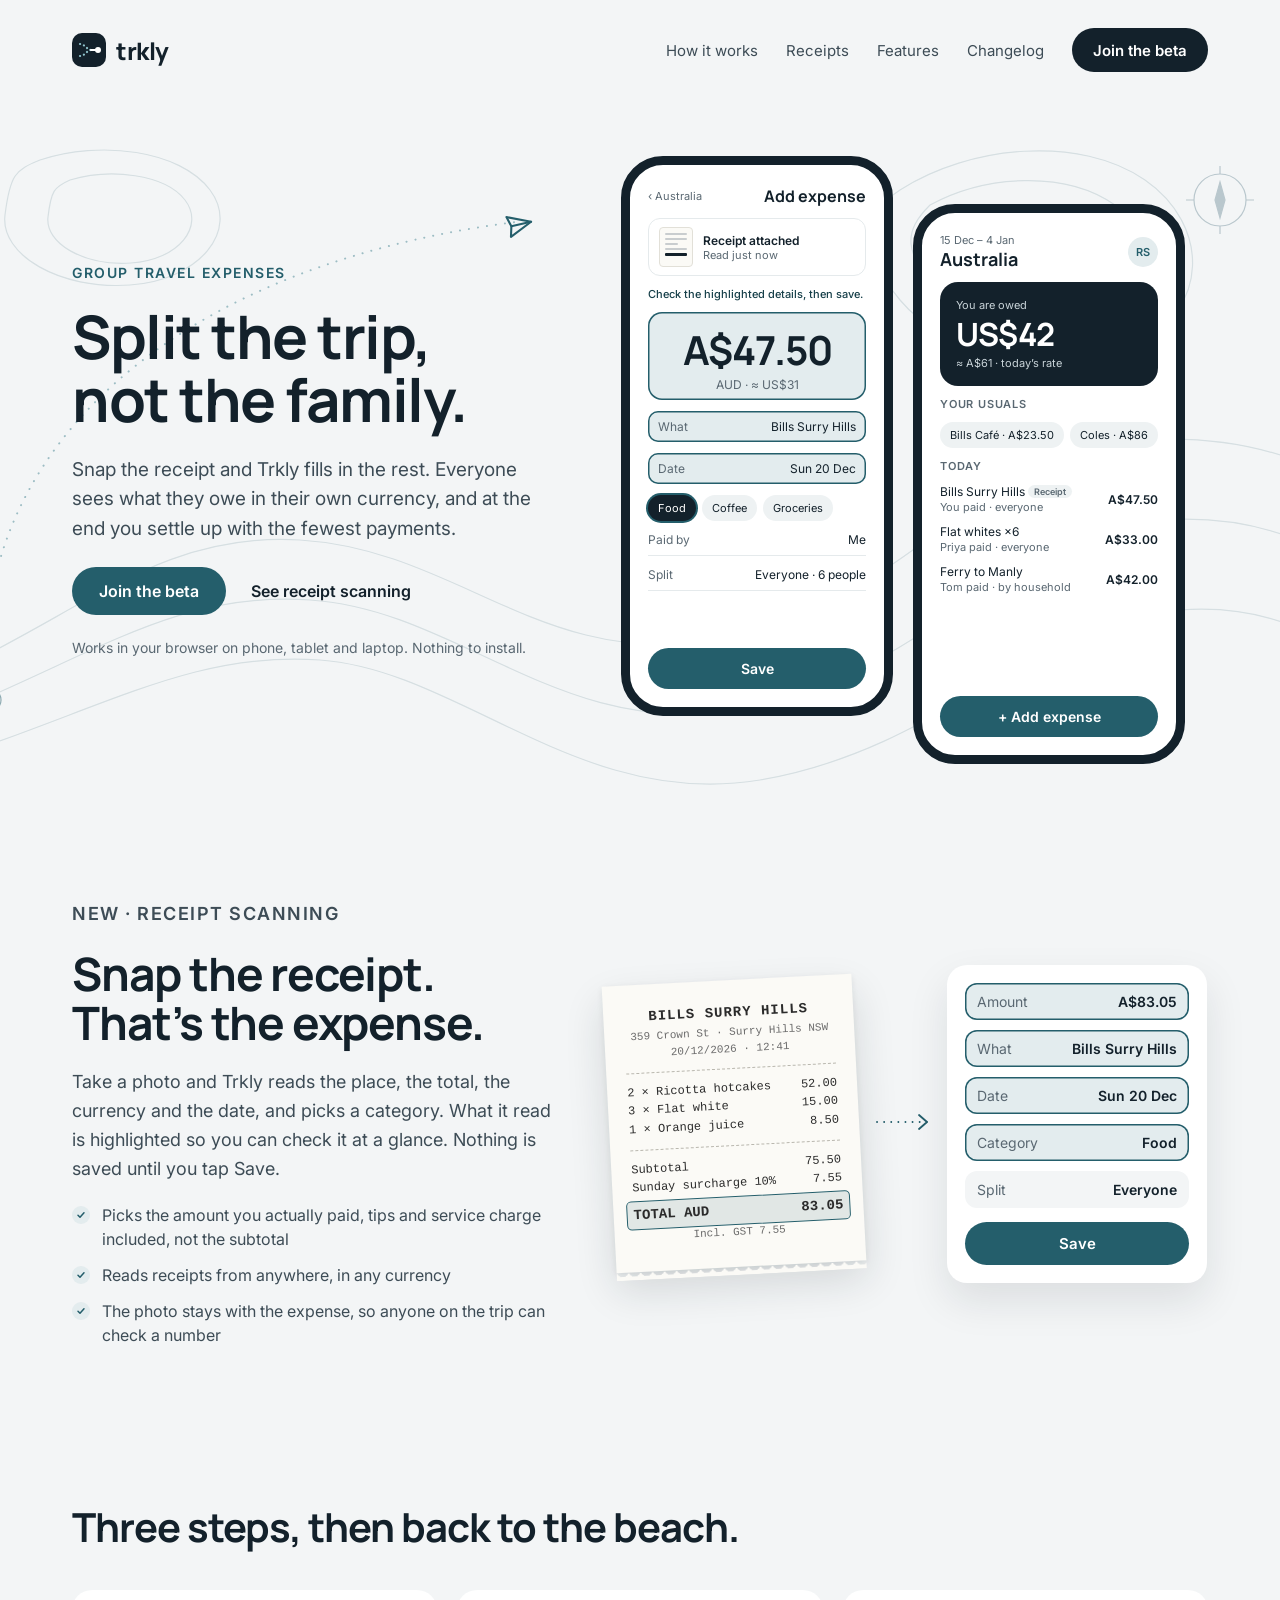
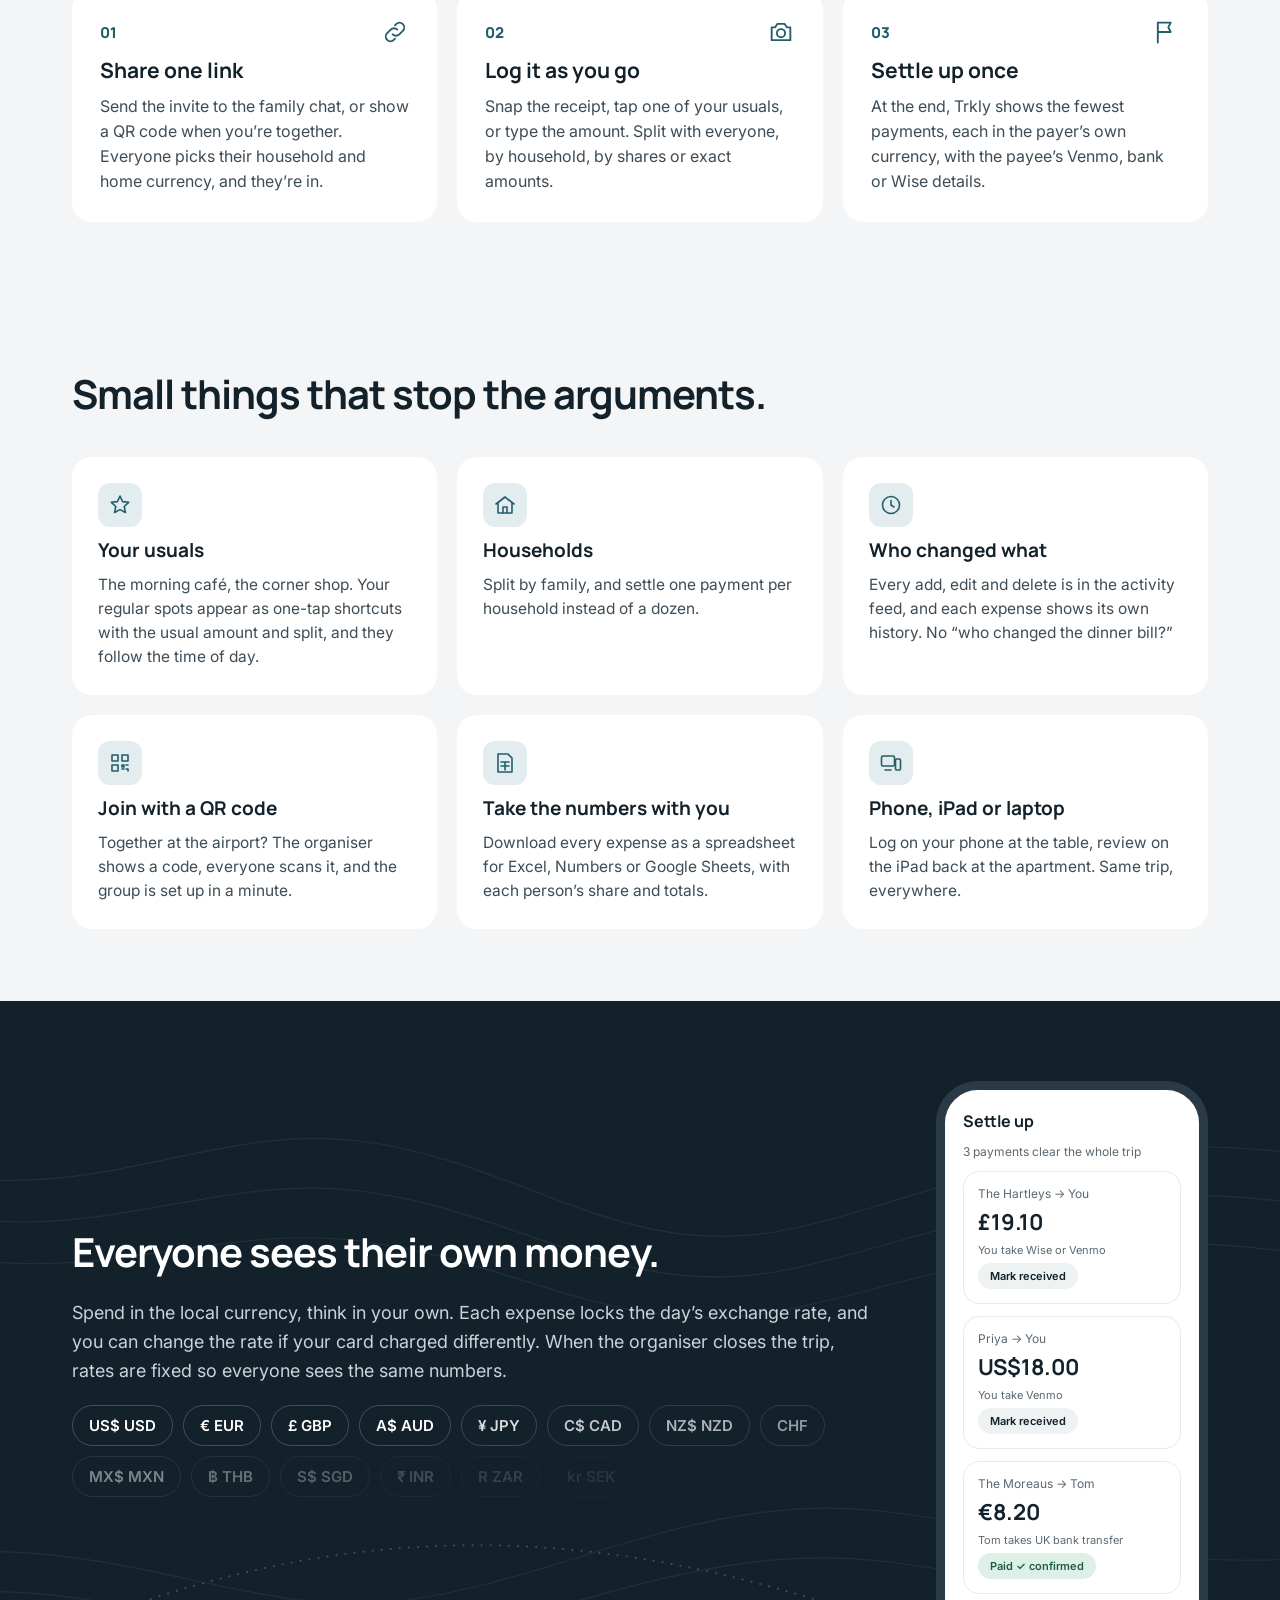
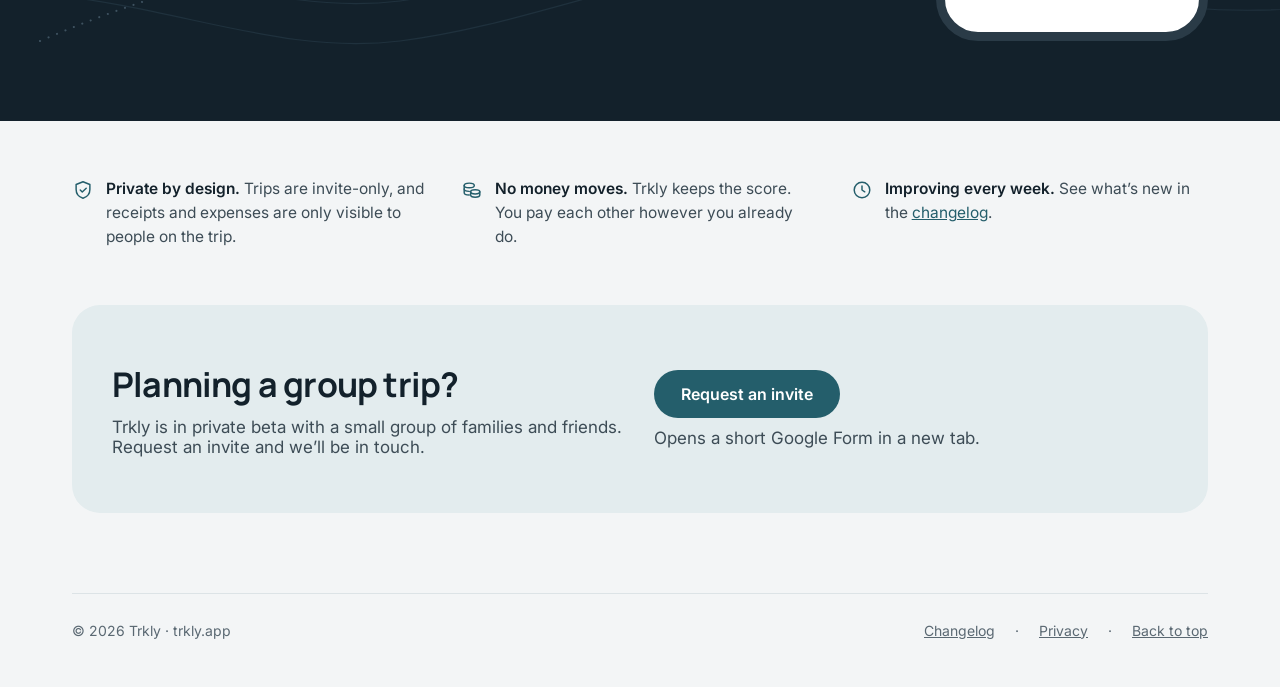
==== commit c32c905c: "Add privacy notice, footer links and changelog entry Co-Authored-By: Claude Opus 5.5 <noreply@anthro" ====
--- a/index.html
+++ b/index.html
@@ -219,7 +219,7 @@
 <div class="wrap">
 <footer class="site-footer">
 <span>© 2026 Trkly · trkly.app</span>
-<nav aria-label="Footer"><a href="/changelog/">Changelog</a> · <a href="#top">Back to top</a></nav>
+<nav aria-label="Footer"><a href="/changelog/">Changelog</a> · <a href="/privacy/">Privacy</a> · <a href="#top">Back to top</a></nav>
 </footer>
 </div>
 
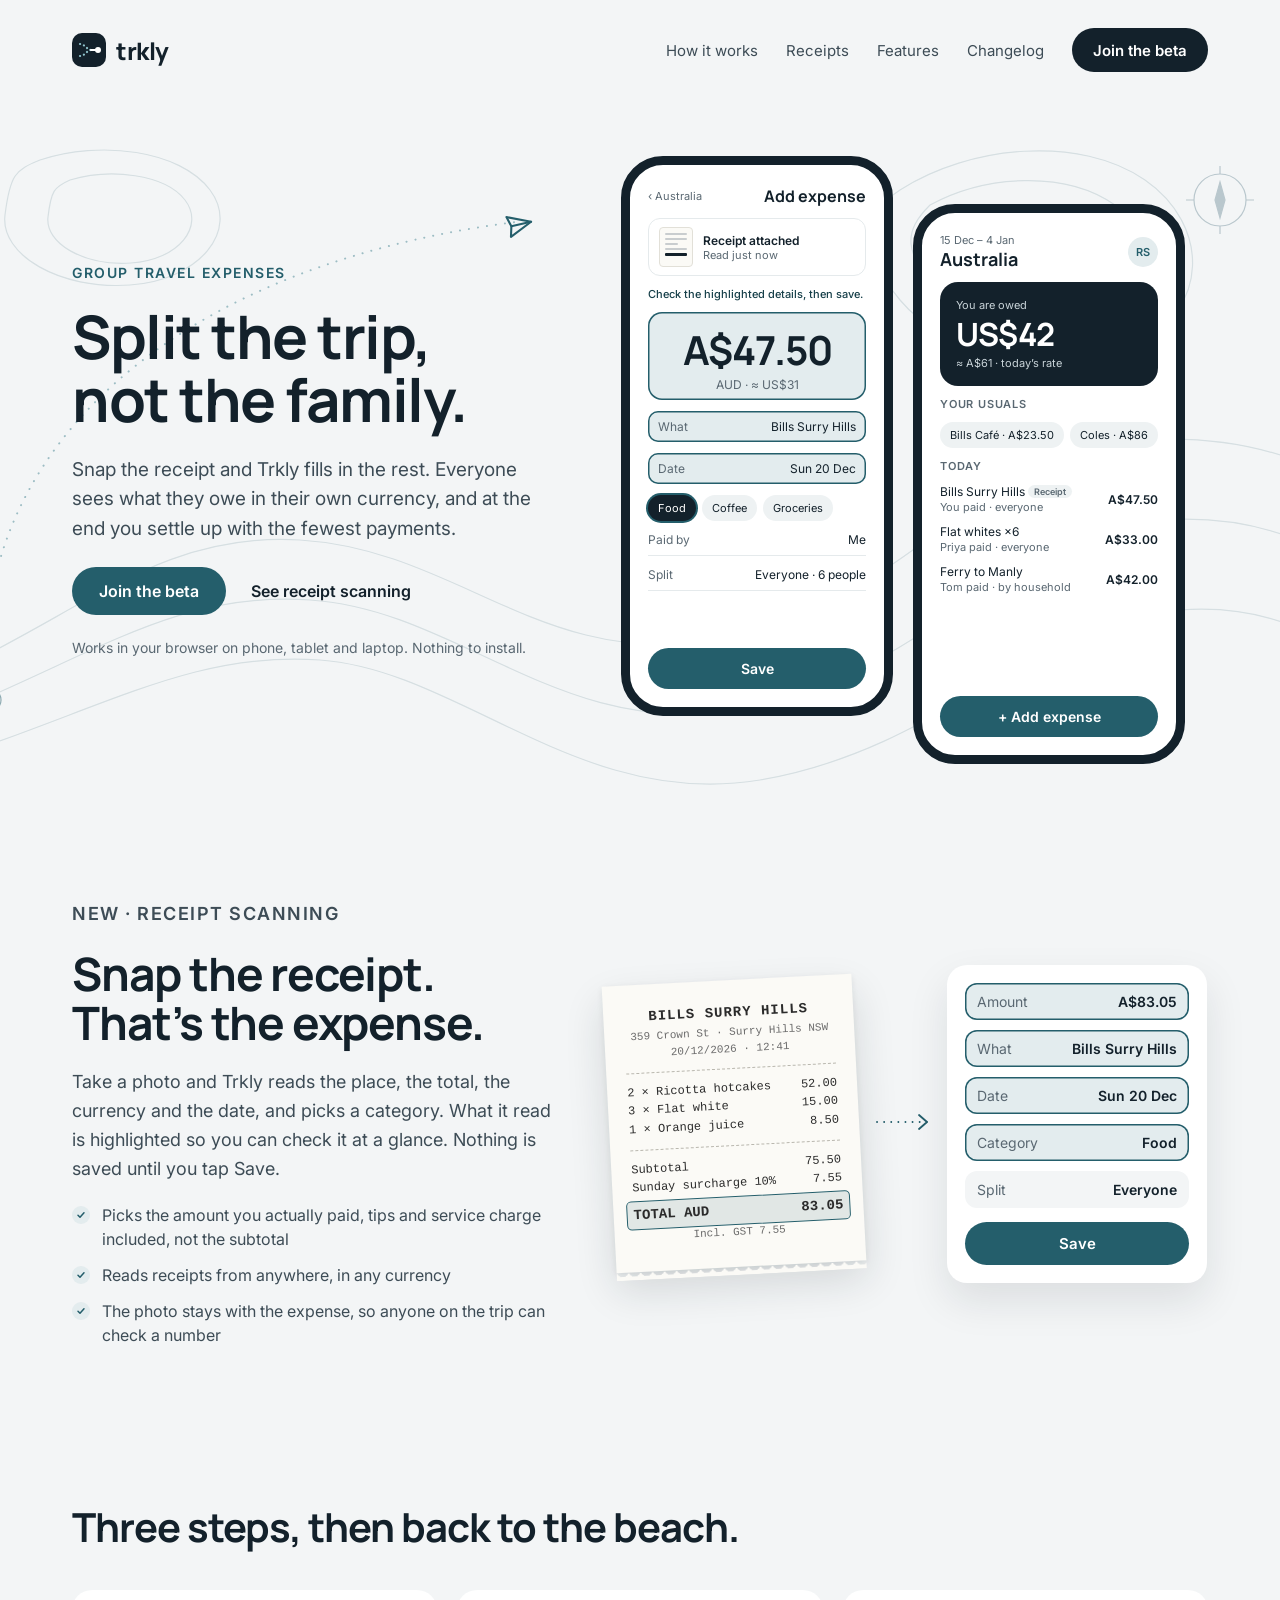
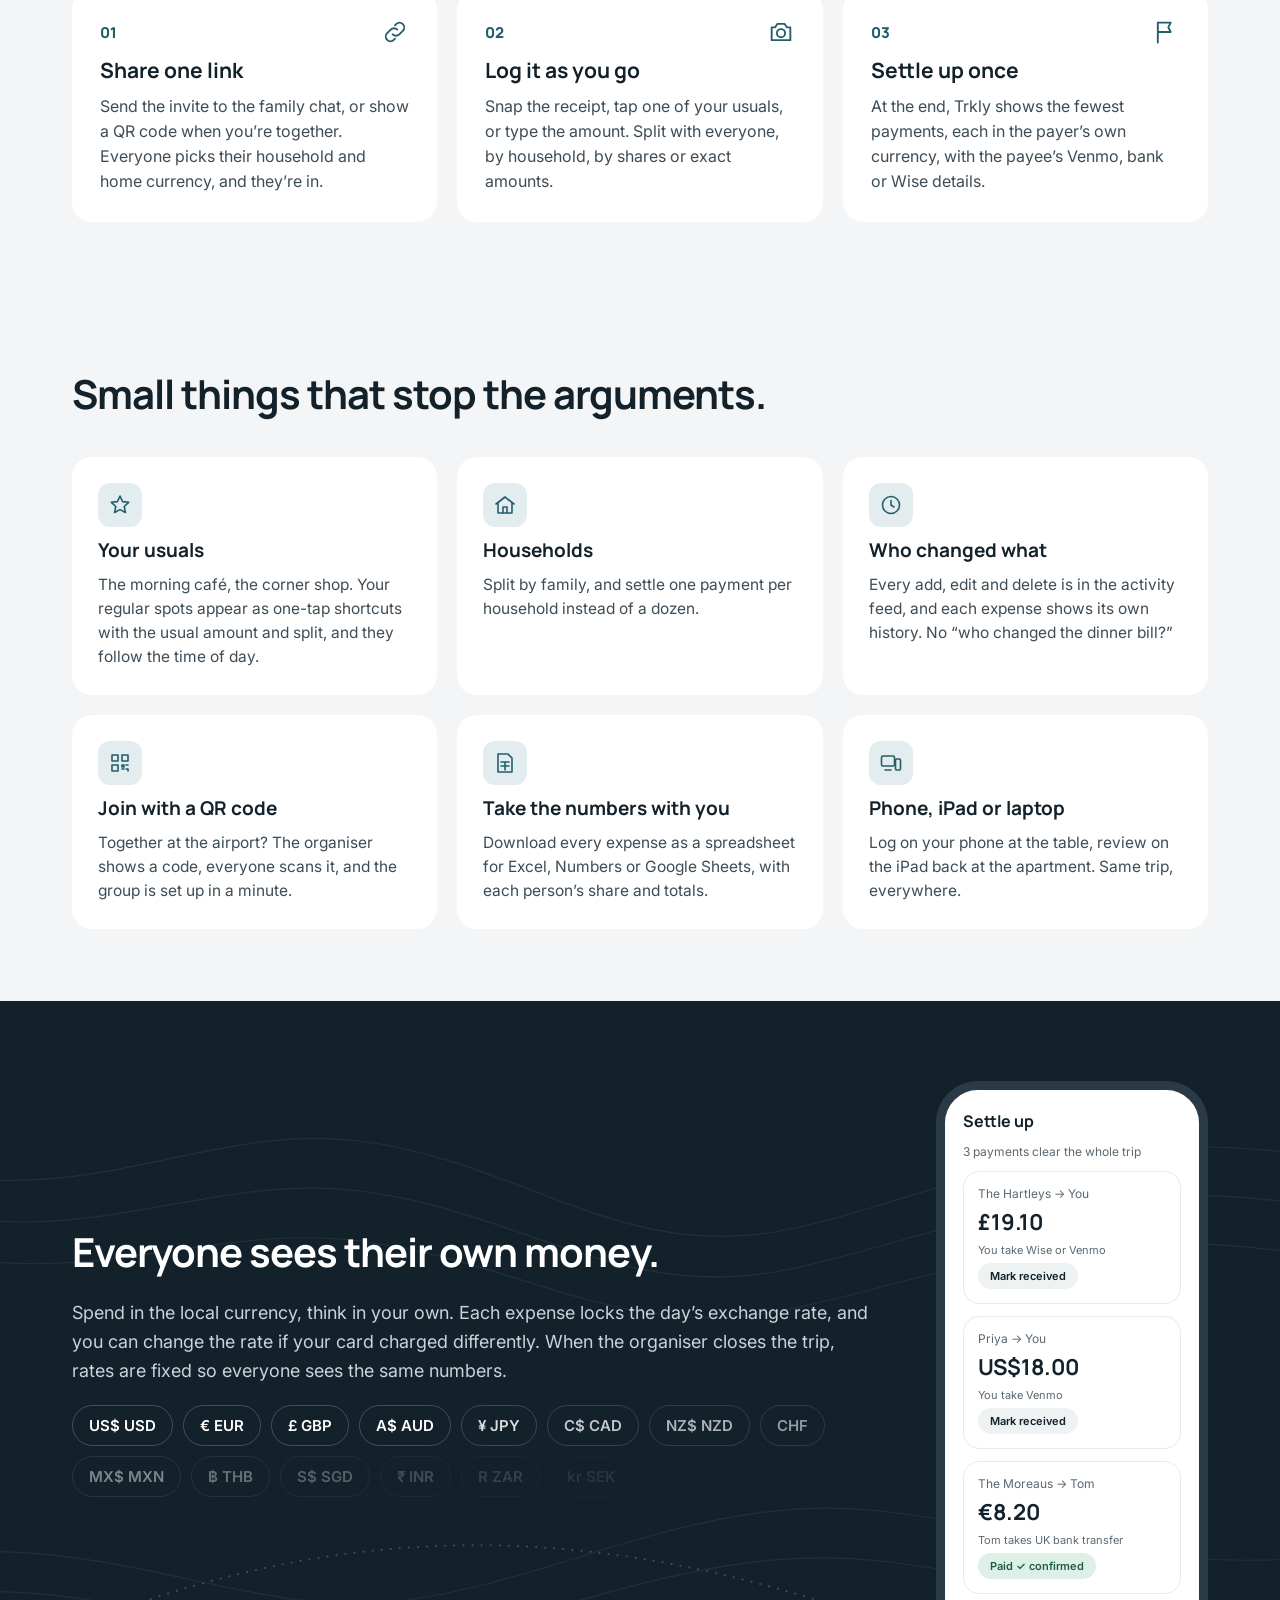
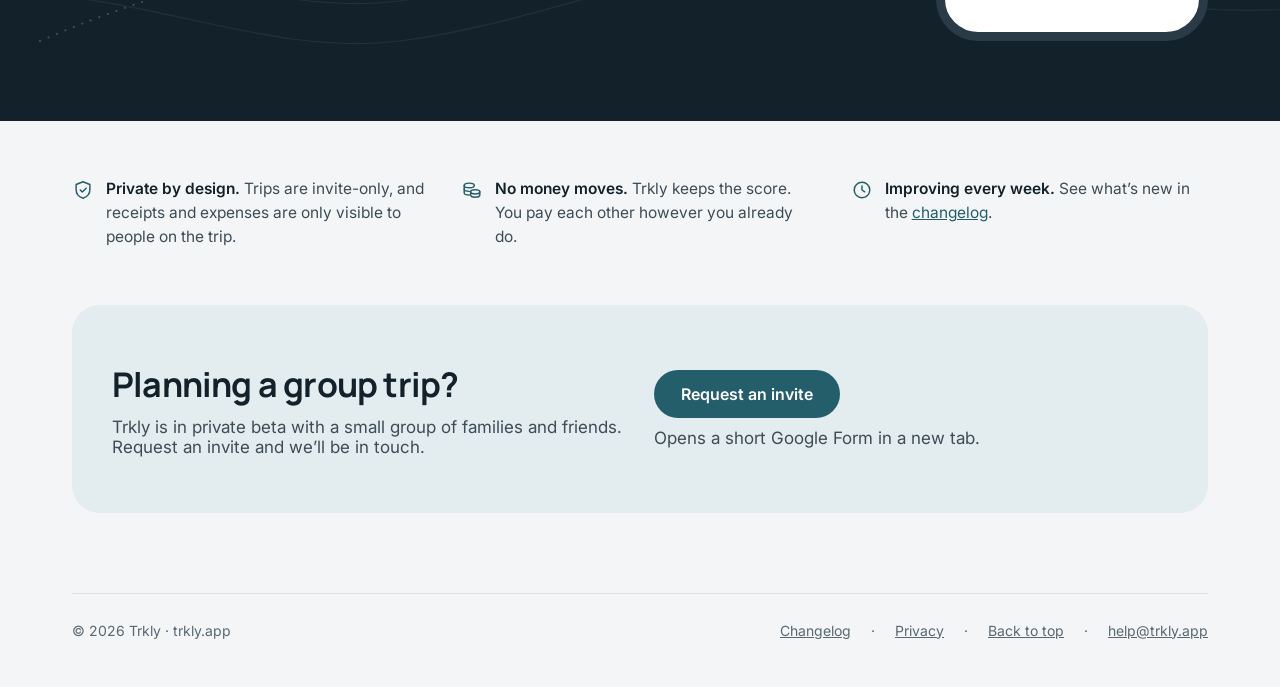
==== commit 9d735014: "Add help@trkly.app to footers and privacy page Co-Authored-By: Claude Opus 5.5 <noreply@anthropic.co" ====
--- a/index.html
+++ b/index.html
@@ -14,7 +14,7 @@
 <link rel="preconnect" href="https://fonts.googleapis.com">
 <link rel="preconnect" href="https://fonts.gstatic.com" crossorigin>
 <link rel="stylesheet" href="https://fonts.googleapis.com/css2?family=Manrope:wght@600;700;800&family=Inter:wght@400;500;600&display=swap">
-<link rel="stylesheet" href="assets/site.css">
+<link rel="stylesheet" href="/assets/site.css?v=a3d78dca">
 </head>
 <body>
 
@@ -219,7 +219,7 @@
 <div class="wrap">
 <footer class="site-footer">
 <span>© 2026 Trkly · trkly.app</span>
-<nav aria-label="Footer"><a href="/changelog/">Changelog</a> · <a href="/privacy/">Privacy</a> · <a href="#top">Back to top</a></nav>
+<nav aria-label="Footer"><a href="/changelog/">Changelog</a> · <a href="/privacy/">Privacy</a> · <a href="#top">Back to top</a> · <a href="mailto:help@trkly.app">help@trkly.app</a></nav>
 </footer>
 </div>
 
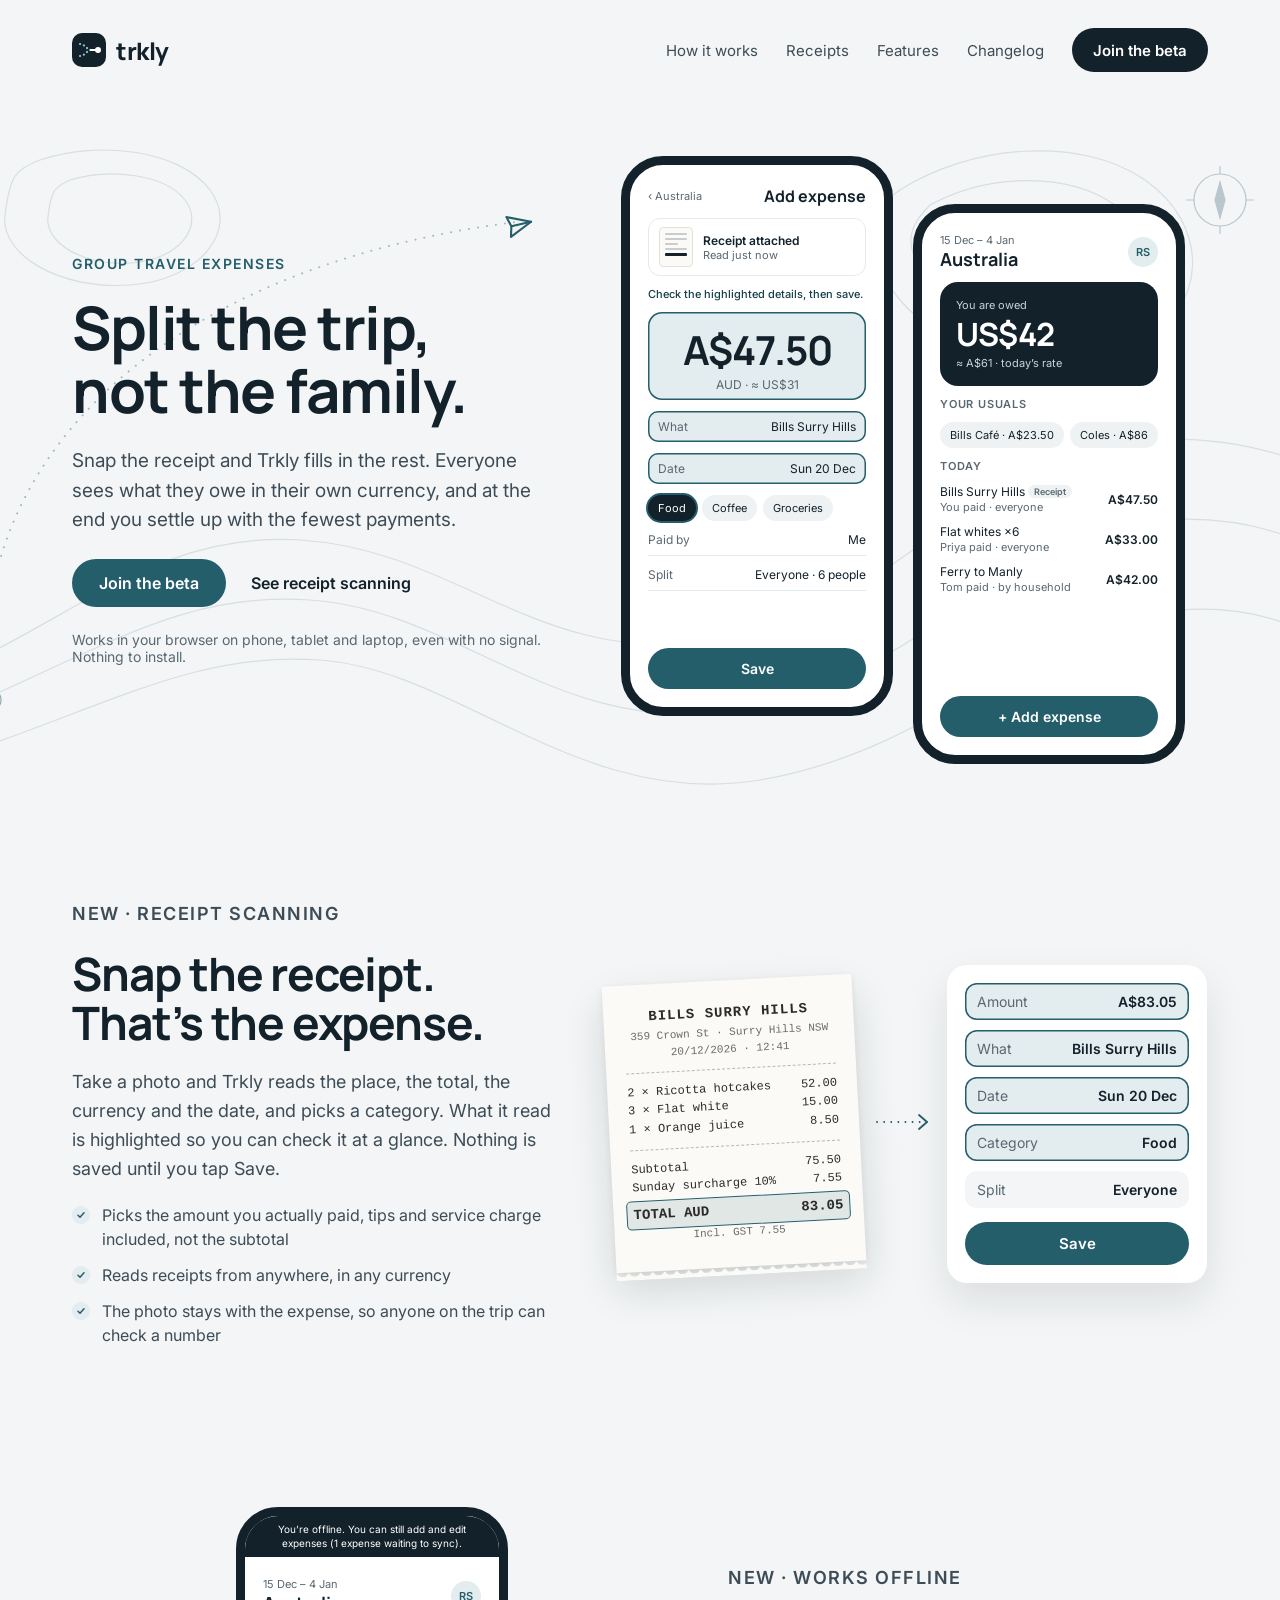
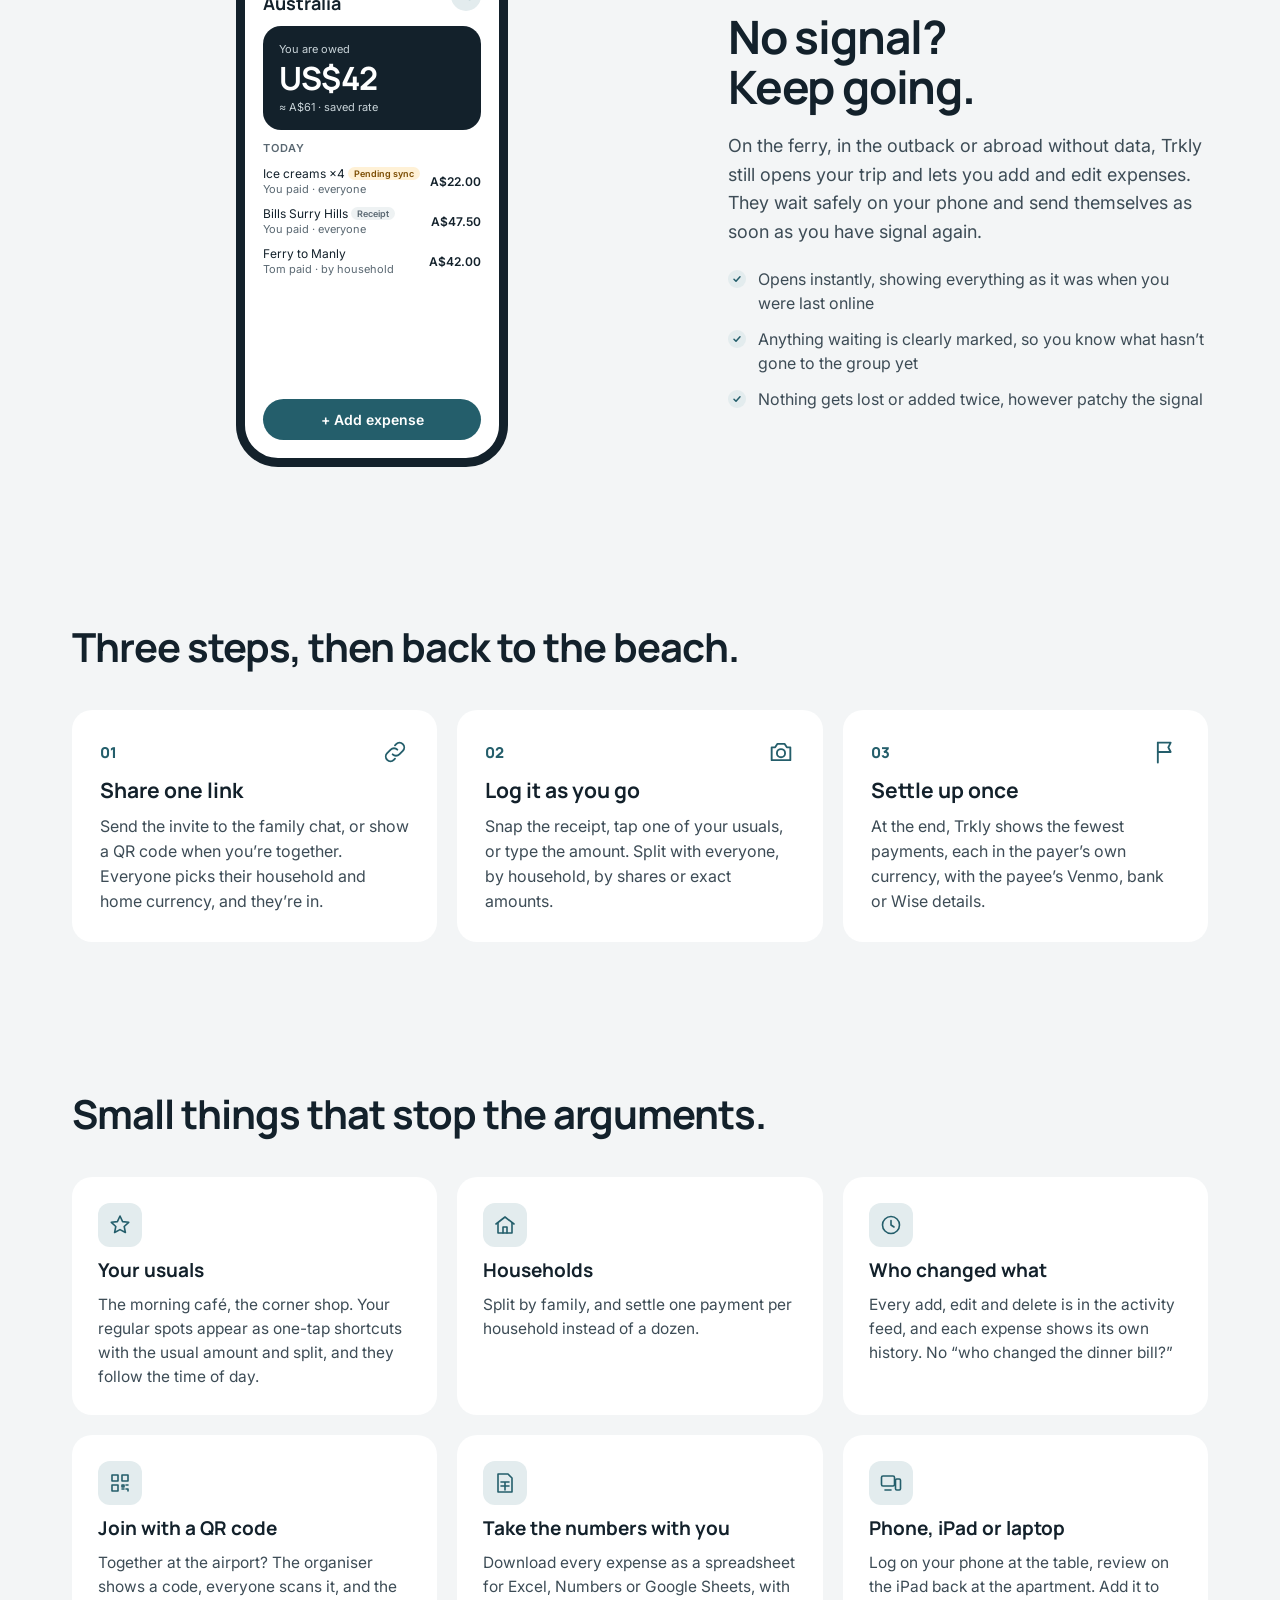
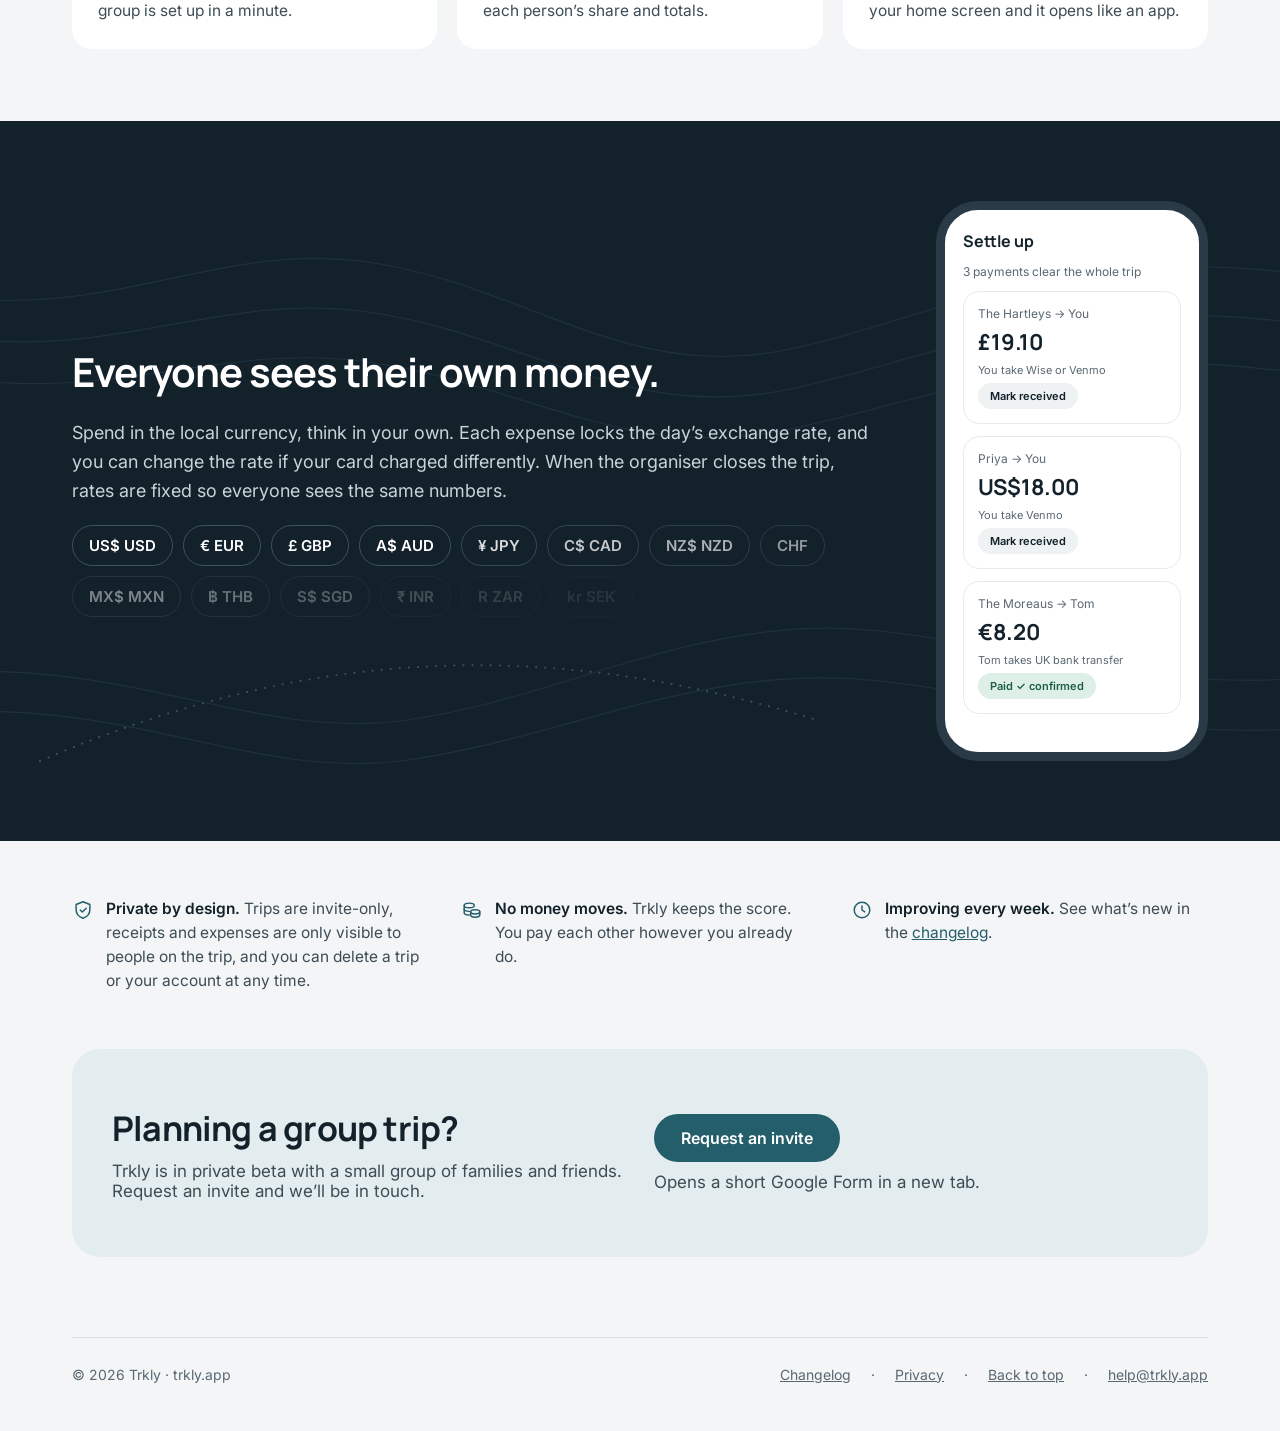
==== commit 79bd4fd3: "Works offline: home page section, changelog for 19-20 Nov, privacy page updates Co-Authored-By: Clau" ====
--- a/index.html
+++ b/index.html
@@ -14,7 +14,7 @@
 <link rel="preconnect" href="https://fonts.googleapis.com">
 <link rel="preconnect" href="https://fonts.gstatic.com" crossorigin>
 <link rel="stylesheet" href="https://fonts.googleapis.com/css2?family=Manrope:wght@600;700;800&family=Inter:wght@400;500;600&display=swap">
-<link rel="stylesheet" href="/assets/site.css?v=a3d78dca">
+<link rel="stylesheet" href="/assets/site.css?v=90d5389e">
 </head>
 <body>
 
@@ -62,7 +62,7 @@
 <a class="btn btn-primary" href="#beta">Join the beta</a>
 <a class="btn btn-link" href="#receipts">See receipt scanning</a>
 </div>
-<p class="small">Works in your browser on phone, tablet and laptop. Nothing to install.</p>
+<p class="small">Works in your browser on phone, tablet and laptop, even with no signal. Nothing to install.</p>
 </div>
 
 <div class="phones" aria-label="Trkly app screens: a scanned receipt filling in an expense, and the trip balance" role="img">
@@ -139,6 +139,35 @@
 </div>
 </section>
 
+<section id="offline" class="wrap spotlight spot-reverse">
+<div class="spot-copy">
+<p class="eyebrow">New · Works offline</p>
+<h2>No signal?<br>Keep going.</h2>
+<p>On the ferry, in the outback or abroad without data, Trkly still opens your trip and lets you add and edit expenses. They wait safely on your phone and send themselves as soon as you have signal again.</p>
+<ul class="ticks">
+<li>Opens instantly, showing everything as it was when you were last online</li>
+<li>Anything waiting is clearly marked, so you know what hasn’t gone to the group yet</li>
+<li>Nothing gets lost or added twice, however patchy the signal</li>
+</ul>
+</div>
+<div class="spot-art" aria-label="The Trkly app with no signal: an offline notice and an expense waiting to send" role="img">
+<div class="phone" aria-hidden="true">
+<div class="p-offline">You’re offline. You can still add and edit expenses (1 expense waiting to sync).</div>
+<div class="phone-body">
+<div class="p-row"><div><div class="p-meta">15 Dec – 4 Jan</div><div class="p-title">Australia</div></div><div class="avatar">RS</div></div>
+<div class="balance-card"><div class="lbl">You are owed</div><div class="amt">US$42</div><div class="lbl">≈ A$61 · saved rate</div></div>
+<div class="p-label">Today</div>
+<div class="p-recent">
+<div class="p-row"><span>Ice creams ×4 <span class="tag-s tag-wait">Pending sync</span><br><span class="muted p-meta">You paid · everyone</span></span><span class="v">A$22.00</span></div>
+<div class="p-row"><span>Bills Surry Hills <span class="tag-s">Receipt</span><br><span class="muted p-meta">You paid · everyone</span></span><span class="v">A$47.50</span></div>
+<div class="p-row"><span>Ferry to Manly<br><span class="muted p-meta">Tom paid · by household</span></span><span class="v">A$42.00</span></div>
+</div>
+</div>
+<div class="phone-foot"><div class="p-btn">+ Add expense</div></div>
+</div>
+</div>
+</section>
+
 <section id="how" class="wrap section">
 <h2>Three steps, then back to the beach.</h2>
 <div class="cards">
@@ -168,7 +197,7 @@
 <div class="feature-card"><span class="f-icon"><svg width="24" height="24" viewBox="0 0 24 24" aria-hidden="true" fill="none" stroke="currentColor" stroke-width="1.6" stroke-linecap="round" stroke-linejoin="round"><circle cx="12" cy="12" r="8.5"/><path d="M12 7.5V12l3 2"/></svg></span><h3>Who changed what</h3><p>Every add, edit and delete is in the activity feed, and each expense shows its own history. No “who changed the dinner bill?”</p></div>
 <div class="feature-card"><span class="f-icon"><svg width="24" height="24" viewBox="0 0 24 24" aria-hidden="true" fill="none" stroke="currentColor" stroke-width="1.6" stroke-linecap="round" stroke-linejoin="round"><path d="M4 4h6v6H4zM14 4h6v6h-6zM4 14h6v6H4z"/><path d="M14 14h2v2h-2zM18 14h2M14 18h2M18 18h2v2"/></svg></span><h3>Join with a QR code</h3><p>Together at the airport? The organiser shows a code, everyone scans it, and the group is set up in a minute.</p></div>
 <div class="feature-card"><span class="f-icon"><svg width="24" height="24" viewBox="0 0 24 24" aria-hidden="true" fill="none" stroke="currentColor" stroke-width="1.6" stroke-linecap="round" stroke-linejoin="round"><path d="M5 3h10l4 4v14H5z"/><path d="M8 11h8M8 15h8M12 11v8"/></svg></span><h3>Take the numbers with you</h3><p>Download every expense as a spreadsheet for Excel, Numbers or Google Sheets, with each person’s share and totals.</p></div>
-<div class="feature-card"><span class="f-icon"><svg width="24" height="24" viewBox="0 0 24 24" aria-hidden="true" fill="none" stroke="currentColor" stroke-width="1.6" stroke-linecap="round" stroke-linejoin="round"><rect x="2.5" y="5" width="13" height="10" rx="1.5"/><rect x="16.5" y="8" width="5" height="11" rx="1.2"/><path d="M6 19h6"/></svg></span><h3>Phone, iPad or laptop</h3><p>Log on your phone at the table, review on the iPad back at the apartment. Same trip, everywhere.</p></div>
+<div class="feature-card"><span class="f-icon"><svg width="24" height="24" viewBox="0 0 24 24" aria-hidden="true" fill="none" stroke="currentColor" stroke-width="1.6" stroke-linecap="round" stroke-linejoin="round"><rect x="2.5" y="5" width="13" height="10" rx="1.5"/><rect x="16.5" y="8" width="5" height="11" rx="1.2"/><path d="M6 19h6"/></svg></span><h3>Phone, iPad or laptop</h3><p>Log on your phone at the table, review on the iPad back at the apartment. Add it to your home screen and it opens like an app.</p></div>
 </div>
 </section>
 
@@ -197,7 +226,7 @@
 </section>
 
 <section class="wrap trust">
-<div class="trust-item"><svg width="22" height="22" viewBox="0 0 24 24" aria-hidden="true" fill="none" stroke="currentColor" stroke-width="1.6" stroke-linecap="round" stroke-linejoin="round"><path d="M12 3l7.5 3v5.5c0 4.6-3.2 8.2-7.5 9.5-4.3-1.3-7.5-4.9-7.5-9.5V6z"/><path d="M9 12l2.2 2.2L15.5 10"/></svg><div><b>Private by design.</b> Trips are invite-only, and receipts and expenses are only visible to people on the trip.</div></div>
+<div class="trust-item"><svg width="22" height="22" viewBox="0 0 24 24" aria-hidden="true" fill="none" stroke="currentColor" stroke-width="1.6" stroke-linecap="round" stroke-linejoin="round"><path d="M12 3l7.5 3v5.5c0 4.6-3.2 8.2-7.5 9.5-4.3-1.3-7.5-4.9-7.5-9.5V6z"/><path d="M9 12l2.2 2.2L15.5 10"/></svg><div><b>Private by design.</b> Trips are invite-only, receipts and expenses are only visible to people on the trip, and you can delete a trip or your account at any time.</div></div>
 <div class="trust-item"><svg width="22" height="22" viewBox="0 0 24 24" aria-hidden="true" fill="none" stroke="currentColor" stroke-width="1.6" stroke-linecap="round" stroke-linejoin="round"><ellipse cx="9" cy="7" rx="5.5" ry="2.5"/><path d="M3.5 7v4c0 1.4 2.5 2.5 5.5 2.5"/><path d="M3.5 11v4c0 1.4 2.5 2.5 5.5 2.5"/><ellipse cx="15.5" cy="14" rx="5" ry="2.3"/><path d="M10.5 14v3.5c0 1.3 2.2 2.3 5 2.3s5-1 5-2.3V14"/></svg><div><b>No money moves.</b> Trkly keeps the score. You pay each other however you already do.</div></div>
 <div class="trust-item"><svg width="22" height="22" viewBox="0 0 24 24" aria-hidden="true" fill="none" stroke="currentColor" stroke-width="1.6" stroke-linecap="round" stroke-linejoin="round"><circle cx="12" cy="12" r="8.5"/><path d="M12 7.5V12l3 2"/></svg><div><b>Improving every week.</b> See what’s new in the <a href="/changelog/">changelog</a>.</div></div>
 </section>
--- a/assets/site.css
+++ b/assets/site.css
@@ -208,3 +208,9 @@
   .arrow { transform: rotate(90deg); }
   .receipt { transform: rotate(-2deg); }
 }
+
+/* Offline spotlight (Nov 2026) */
+.spot-reverse { flex-direction: row-reverse; }
+.p-offline { background: var(--deep); color: #fff; font-size: 10px; line-height: 1.35; padding: 7px 14px; text-align: center; }
+.tag-s.tag-wait { background: #FFF1D6; color: #7A4B00; }
+@media (max-width: 640px) { .spot-reverse { flex-direction: column; } }
